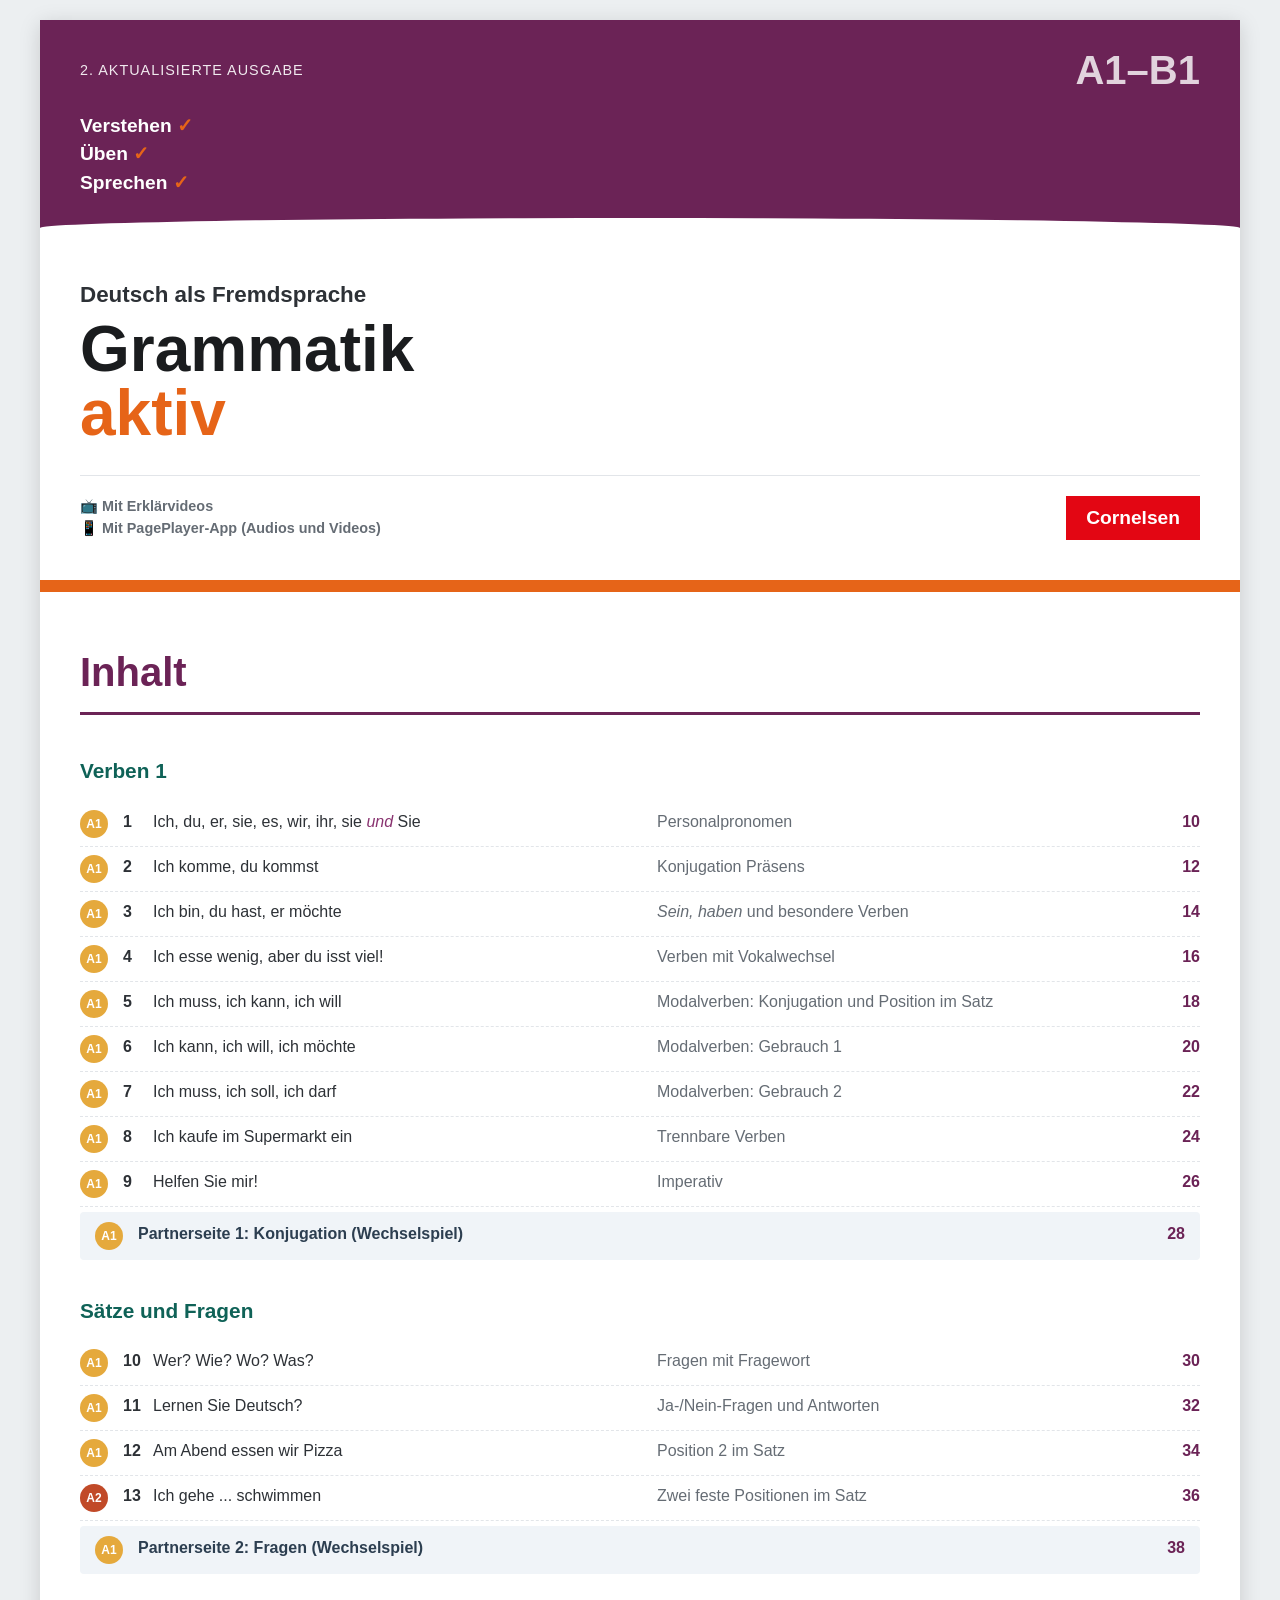
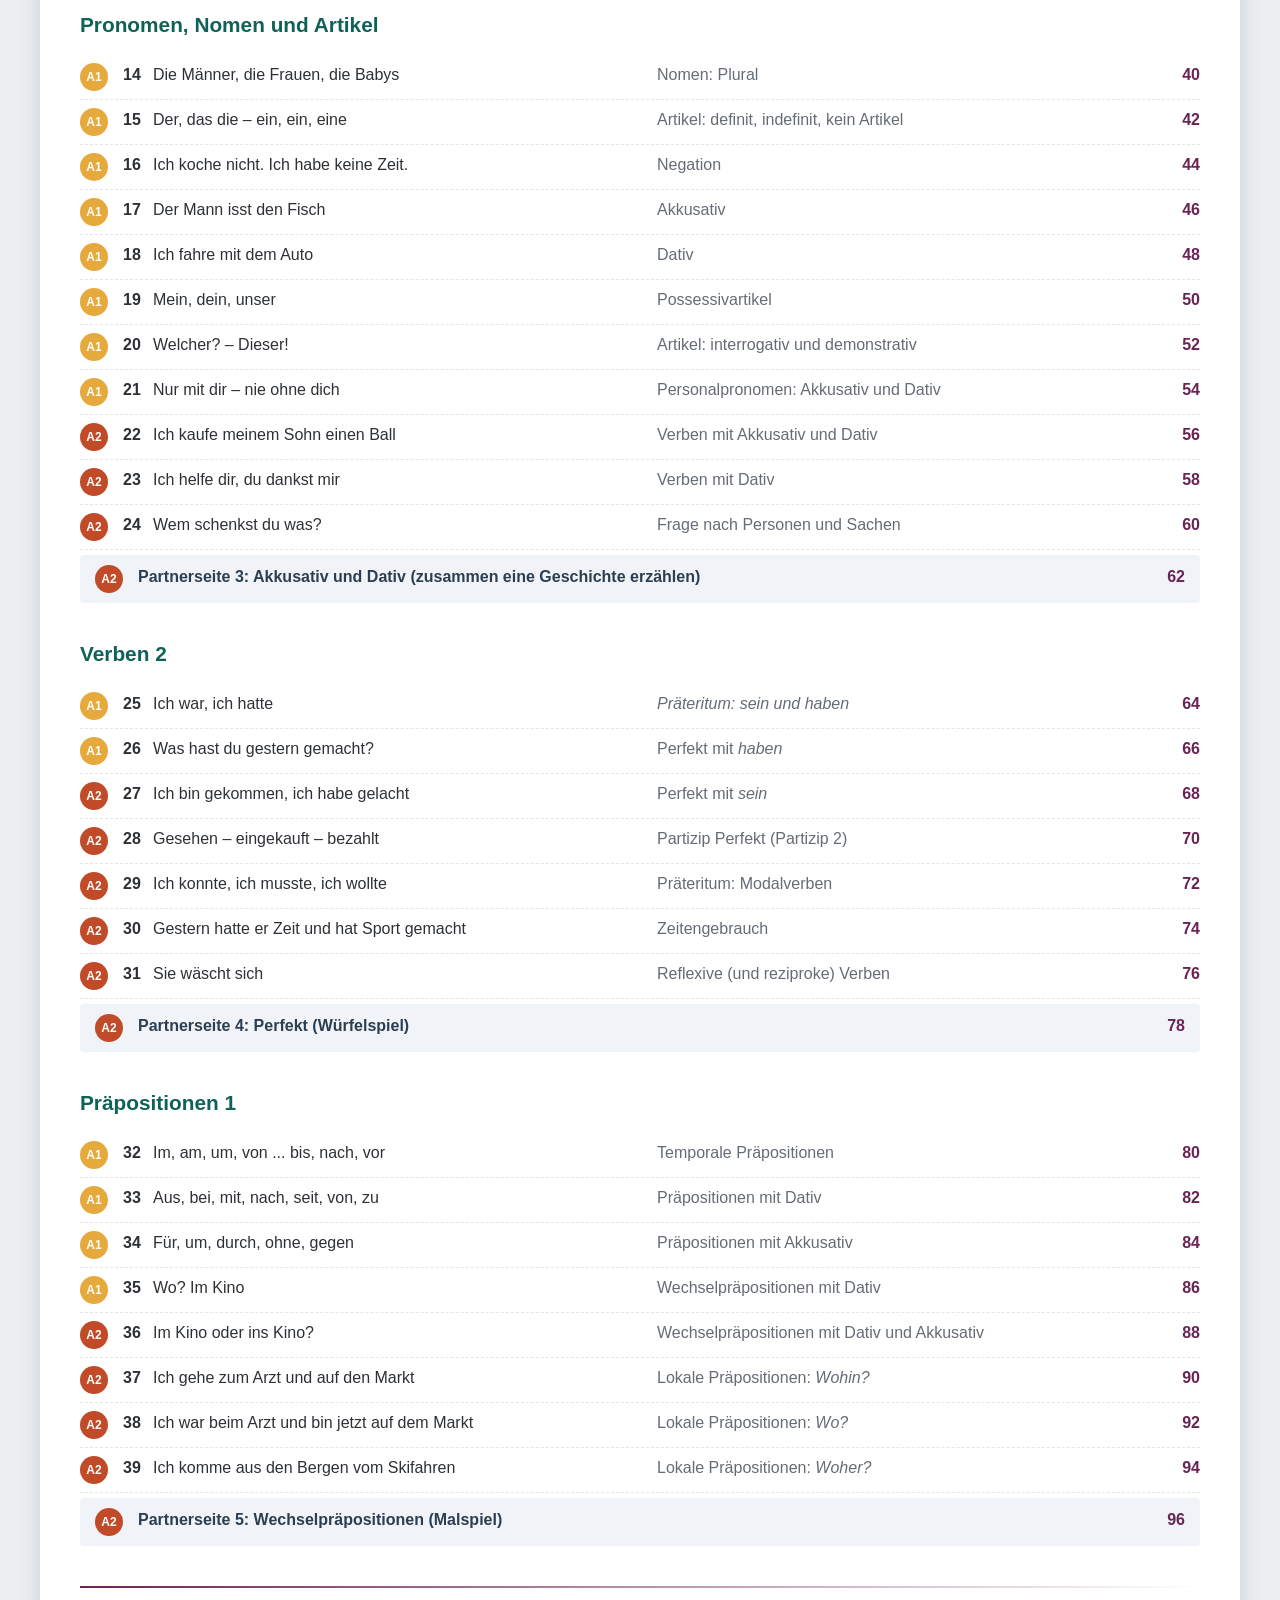
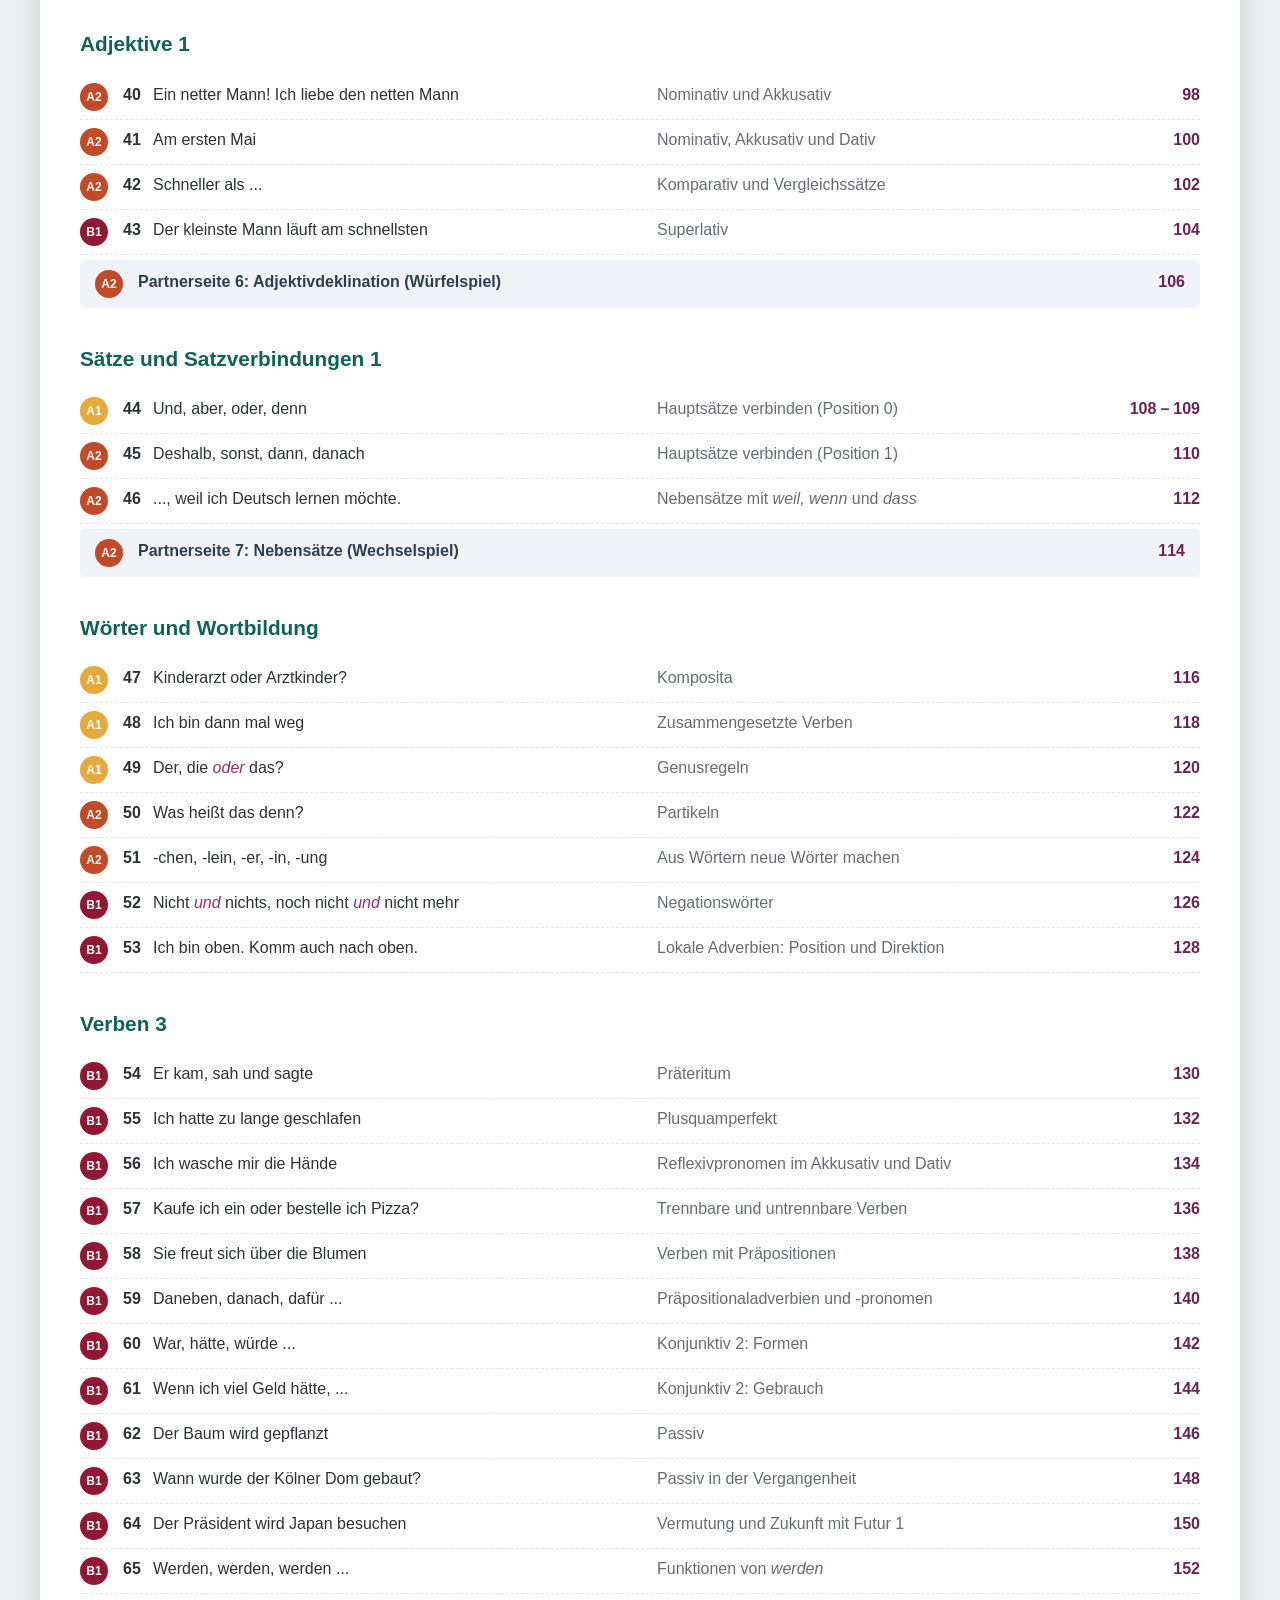
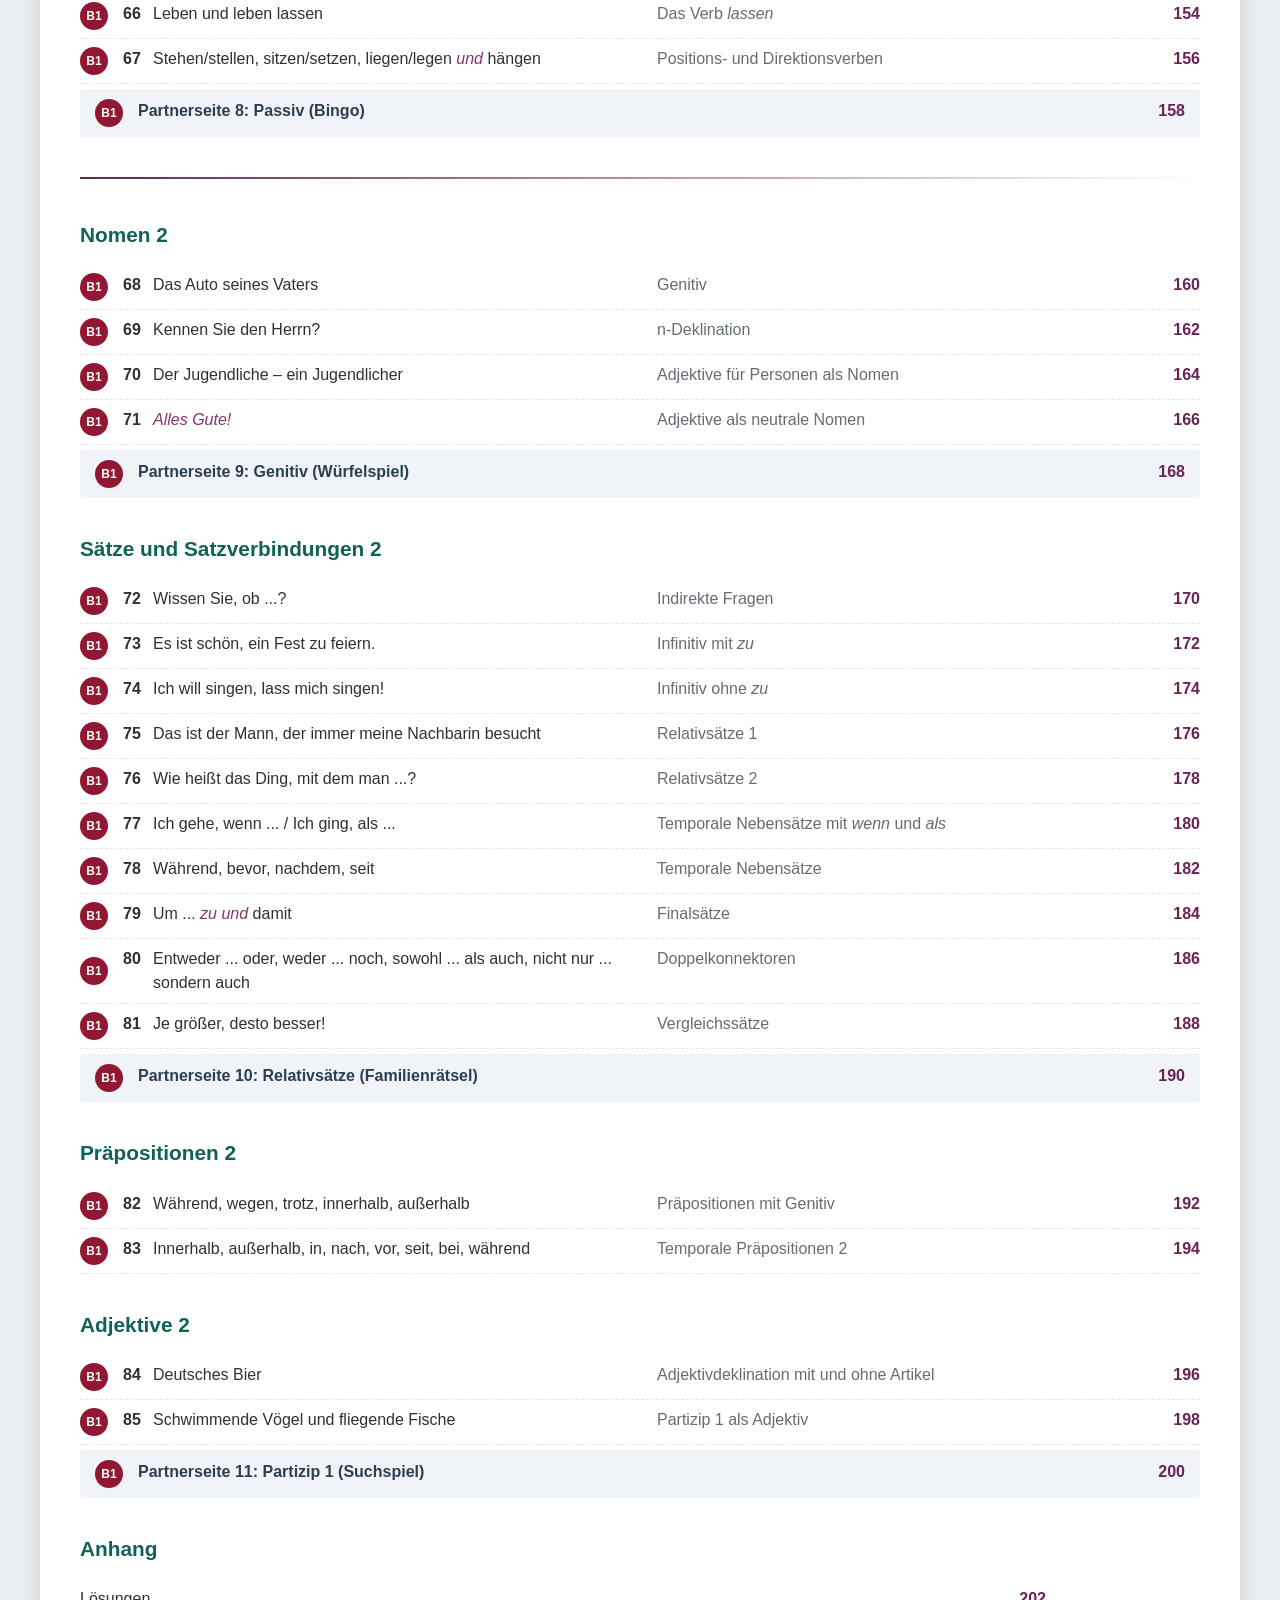
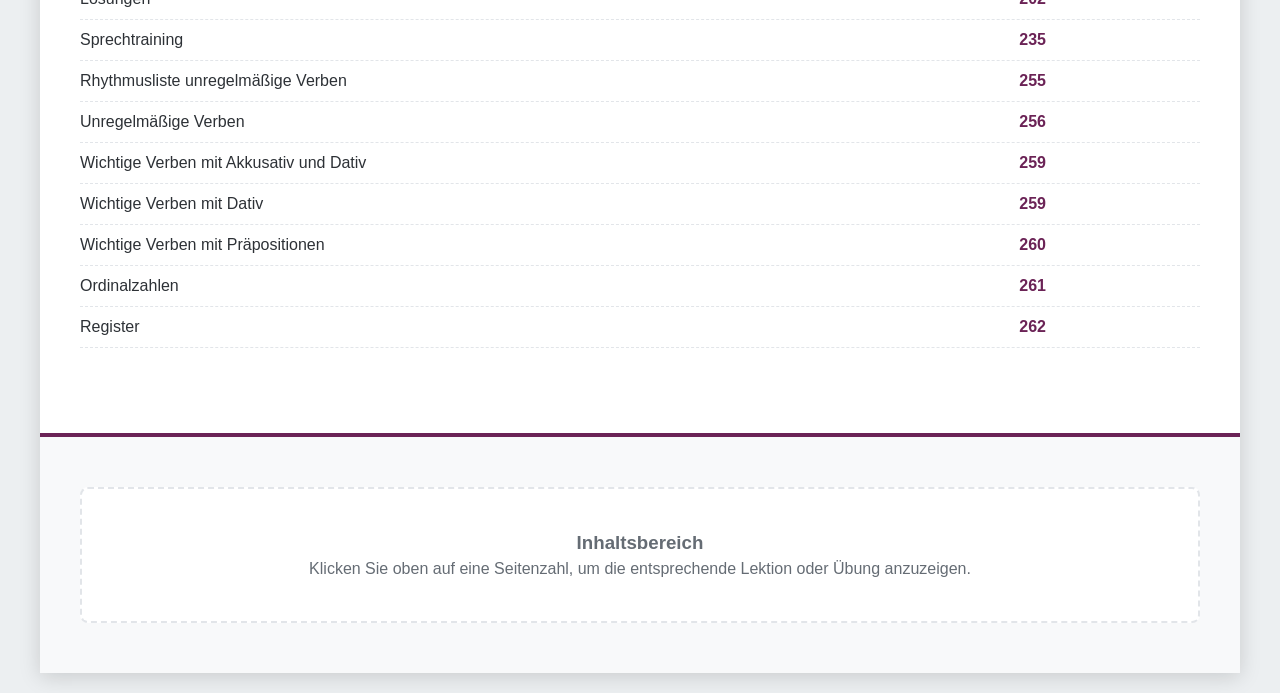
==== index.html @ 8047bcf3 "Update print statement from 'Hello' to 'Goodbye'" ====
<!DOCTYPE html>
<html lang="de">
<head>
    <meta charset="UTF-8">
    <meta name="viewport" content="width=device-width, initial-scale=1.0">
    <title>Grammatik aktiv | A1-B1 Übungsbuch</title>
    <style>
        :root {
            --brand-plum: #6B2356;
            --brand-plum-light: #893370;
            --brand-orange: #E66418;
            --brand-orange-light: #FCEFE7;
            --bg-light: #F8F9FA;
            --text-dark: #2D3136;
            --text-muted: #656C74;
            --border-color: #E2E5E9;
            
            /* Level Badge Colors */
            --badge-a1: #E5A93C;
            --badge-a2: #C14A28;
            --badge-b1: #911732;

            /* Content Specific colors */
            --pos-0-bg: #E3F2FD;
            --pos-0-border: #1E88E5;
            --exercise-blue: #0288D1;
        }

        * {
            box-sizing: border-box;
            margin: 0;
            padding: 0;
        }

        body {
            font-family: -apple-system, BlinkMacSystemFont, "Segoe UI", Roboto, Helvetica, Arial, sans-serif;
            background-color: #ECEFF1;
            color: var(--text-dark);
            line-height: 1.5;
        }

        .app-container {
            max-width: 1200px;
            margin: 20px auto;
            background-color: #FFFFFF;
            box-shadow: 0 4px 20px rgba(0,0,0,0.15);
            min-height: 100vh;
            display: flex;
            flex-direction: column;
            position: relative;
        }

        /* --- BOOK COVER COMPONENT --- */
        .book-cover {
            background-color: var(--brand-plum);
            color: #FFFFFF;
            padding: 40px;
            position: relative;
            overflow: hidden;
            border-bottom: 12px solid var(--brand-orange);
        }

        .cover-badge-top {
            position: absolute;
            top: 20px;
            right: 40px;
            font-size: 2.5rem;
            font-weight: 800;
            opacity: 0.8;
        }

        .cover-edition {
            font-size: 0.9rem;
            text-transform: uppercase;
            letter-spacing: 1px;
            margin-bottom: 30px;
            opacity: 0.9;
        }

        .cover-pillars {
            margin-bottom: 40px;
            font-size: 1.2rem;
            font-weight: bold;
        }
        .cover-pillars div::after {
            content: " ✓";
            color: var(--brand-orange);
        }

        .cover-main-titles {
            background-color: #FFFFFF;
            color: var(--text-dark);
            margin: 0 -40px -40px -40px;
            padding: 40px;
            position: relative;
        }

        .cover-main-titles::before {
            content: "";
            position: absolute;
            top: -20px;
            left: 0;
            right: 0;
            height: 20px;
            background: #FFFFFF;
            border-radius: 100% 100% 0 0;
        }

        .subtitle-lang {
            font-size: 1.4rem;
            color: var(--text-dark);
            font-weight: 600;
            margin-bottom: 5px;
        }

        .main-title-grammatik {
            font-size: 4rem;
            font-weight: 800;
            line-height: 1;
            color: #1A1C1E;
        }

        .main-title-aktiv {
            font-size: 4rem;
            font-weight: 800;
            line-height: 1;
            color: var(--brand-orange);
            margin-bottom: 30px;
        }

        .cover-footer {
            display: flex;
            justify-content: space-between;
            align-items: center;
            border-top: 1px solid var(--border-color);
            padding-top: 20px;
        }

        .brand-logo {
            background-color: #E30613;
            color: #FFFFFF;
            padding: 8px 20px;
            font-weight: bold;
            font-size: 1.2rem;
            display: inline-block;
        }

        /* --- TABLE OF CONTENTS COMPONENT --- */
        .toc-container {
            padding: 50px 40px;
        }

        .toc-title {
            font-size: 2.5rem;
            color: var(--brand-plum);
            margin-bottom: 40px;
            border-bottom: 3px solid var(--brand-plum);
            padding-bottom: 10px;
        }

        .toc-section {
            margin-bottom: 35px;
        }

        .toc-section-title {
            font-size: 1.3rem;
            color: #0F6257;
            margin-bottom: 15px;
            font-weight: 700;
        }

        .toc-list {
            list-style: none;
        }

        .toc-item {
            display: flex;
            align-items: baseline;
            padding: 8px 0;
            border-bottom: 1px dashed var(--border-color);
            transition: background-color 0.2s ease;
        }

        .toc-item:hover {
            background-color: var(--bg-light);
        }

        .level-badge {
            display: inline-block;
            width: 28px;
            height: 28px;
            border-radius: 50%;
            color: #FFFFFF;
            text-align: center;
            font-size: 0.75rem;
            font-weight: bold;
            line-height: 28px;
            margin-right: 15px;
            flex-shrink: 0;
            align-self: center;
        }

        .badge-a1 { background-color: var(--badge-a1); }
        .badge-a2 { background-color: var(--badge-a2); }
        .badge-b1 { background-color: var(--badge-b1); }

        .chapter-num {
            font-weight: 700;
            width: 30px;
            flex-shrink: 0;
        }

        .chapter-example {
            font-weight: 500;
            padding-right: 20px;
            flex-grow: 0;
            width: 45%;
        }

        .chapter-example em {
            font-style: italic;
            color: var(--brand-plum-light);
        }

        .chapter-topic {
            color: var(--text-muted);
            flex-grow: 1;
            padding-right: 15px;
        }

        .page-link-group {
            display: flex;
            gap: 4px;
            font-weight: bold;
            color: var(--brand-plum);
            width: 70px;
            justify-content: flex-end;
            flex-shrink: 0;
        }

        .page-link {
            color: var(--brand-plum);
            text-decoration: none;
            transition: color 0.2s ease;
        }

        .page-link:hover {
            color: var(--brand-orange);
            text-decoration: underline;
        }

        .partner-item {
            background-color: #F0F4F8;
            border-bottom: none;
            border-radius: 4px;
            margin: 5px 0;
            padding: 10px 15px;
        }
        
        .partner-title {
            font-weight: bold;
            color: #2C3E50;
            flex-grow: 1;
        }

        .divider-line {
            height: 2px;
            background: linear-gradient(to right, var(--brand-plum), transparent);
            margin: 40px 0;
            border: none;
        }

        /* --- CONTENT SECTION CONTAINER --- */
        .content-workspace {
            background-color: var(--bg-light);
            border-top: 4px solid var(--brand-plum);
            padding: 50px 40px;
        }

        .placeholder-box {
            background: white;
            border: 2px dashed var(--border-color);
            border-radius: 8px;
            padding: 40px;
            text-align: center;
            color: var(--text-muted);
        }

        /* --- BOOK PAGE PARSING & INTERFACE LAYOUTS (PAGES 108 & 109) --- */
        .page-render-container {
            background-color: #FFFFFF;
            padding: 40px;
            border-radius: 4px;
            box-shadow: 0 2px 10px rgba(0,0,0,0.05);
        }

        .page-header-meta {
            display: flex;
            justify-content: space-between;
            align-items: center;
            border-bottom: 2px solid var(--text-dark);
            padding-bottom: 10px;
            margin-bottom: 25px;
        }

        .page-title-main {
            font-size: 1.8rem;
            font-weight: 800;
        }

        .page-title-main span {
            color: var(--brand-orange);
        }

        .grid-syntax-table {
            display: grid;
            grid-template-columns: 1.5fr 1fr 2fr;
            gap: 1px;
            background-color: var(--border-color);
            margin: 20px 0;
            border: 1px solid var(--border-color);
        }

        .grid-cell {
            background-color: #FFFFFF;
            padding: 10px 12px;
            font-size: 0.95rem;
        }

        .grid-header {
            background-color: #F1F3F5;
            font-weight: bold;
            color: var(--text-dark);
        }

        .grid-cell-pos0 {
            background-color: var(--pos-0-bg);
            border-left: 3px solid var(--pos-0-border);
            font-weight: bold;
            color: #0D47A1;
        }

        .conceptual-matrix {
            display: grid;
            grid-template-columns: repeat(2, 1fr);
            gap: 20px;
            margin-top: 25px;
        }

        .matrix-card {
            border: 1px solid var(--border-color);
            border-radius: 6px;
            padding: 15px;
        }

        .matrix-card h4 {
            color: var(--brand-plum);
            margin-bottom: 8px;
            border-bottom: 2px solid var(--brand-orange-light);
            padding-bottom: 4px;
        }

        .m-highlight {
            font-weight: bold;
            color: #D32F2F;
        }

        /* Exercise layout engine */
        .exercise-headline {
            display: flex;
            align-items: center;
            margin-top: 30px;
            margin-bottom: 15px;
            color: var(--exercise-blue);
            font-weight: bold;
        }

        .exercise-num-badge {
            background-color: var(--exercise-blue);
            color: white;
            width: 24px;
            height: 24px;
            border-radius: 50%;
            display: inline-block;
            text-align: center;
            line-height: 24px;
            margin-right: 10px;
            font-size: 0.85rem;
        }

        .exercise-input-line {
            margin-bottom: 12px;
            padding-left: 10px;
            font-size: 1rem;
        }

        .inline-blank {
            border: none;
            border-bottom: 1px solid var(--text-dark);
            width: 140px;
            padding: 2px 5px;
            font-size: 0.95rem;
            color: #1565C0;
            font-weight: bold;
            text-align: center;
        }

        .inline-blank:focus {
            outline: none;
            border-bottom: 2px solid var(--brand-orange);
            background-color: var(--brand-orange-light);
        }

        .full-width-blank {
            width: 100%;
            margin-top: 5px;
            border: none;
            border-bottom: 1px solid var(--text-muted);
            padding: 4px;
            font-size: 0.95rem;
        }

        .full-width-blank:focus {
            outline: none;
            border-bottom: 2px solid var(--exercise-blue);
        }

        .radio-option-group {
            display: inline-flex;
            gap: 15px;
            margin-left: 10px;
        }

        .tip-box-lightbulb {
            background-color: #E8F5E9;
            border: 1px solid #A5D6A7;
            border-radius: 6px;
            padding: 15px;
            margin: 25px 0;
            display: flex;
            gap: 15px;
            align-items: center;
        }

        /* Navigation buttons layout inside content area */
        .page-navigation-footer {
            display: flex;
            justify-content: space-between;
            margin-top: 30px;
            padding-top: 20px;
            border-top: 1px solid var(--border-color);
        }

        .nav-btn {
            padding: 8px 16px;
            background-color: var(--brand-plum);
            color: white;
            text-decoration: none;
            border-radius: 4px;
            font-weight: bold;
            font-size: 0.9rem;
        }

        .nav-btn:hover {
            background-color: var(--brand-orange);
        }
    </style>
</head>
<body>

<div class="app-container">

    <header class="book-cover">
        <div class="cover-badge-top">A1–B1</div>
        <div class="cover-edition">2. aktualisierte Ausgabe</div>
        <div class="cover-pillars">
            <div>Verstehen</div>
            <div>Üben</div>
            <div>Sprechen</div>
        </div>
        
        <div class="cover-main-titles">
            <div class="subtitle-lang">Deutsch als Fremdsprache</div>
            <h1 class="main-title-grammatik">Grammatik</h1>
            <h1 class="main-title-aktiv">aktiv</h1>
            
            <div class="cover-footer">
                <div style="font-size: 0.9rem; color: var(--text-muted); font-weight: bold;">
                    📺 Mit Erklärvideos <br>
                    📱 Mit PagePlayer-App (Audios und Videos)
                </div>
                <div class="brand-logo">Cornelsen</div>
            </div>
        </div>
    </header>

    <main class="toc-container">
        <h2 class="toc-title">Inhalt</h2>

        <section class="toc-section">
            <h3 class="toc-section-title">Verben 1</h3>
            <ul class="toc-list">
                <li class="toc-item"><span class="level-badge badge-a1">A1</span><span class="chapter-num">1</span><span class="chapter-example">Ich, du, er, sie, es, wir, ihr, sie <em>und</em> Sie</span><span class="chapter-topic">Personalpronomen</span><div class="page-link-group"><a href="#page-10" class="page-link">10</a></div></li>
                <li class="toc-item"><span class="level-badge badge-a1">A1</span><span class="chapter-num">2</span><span class="chapter-example">Ich komme, du kommst</span><span class="chapter-topic">Konjugation Präsens</span><div class="page-link-group"><a href="#page-12" class="page-link">12</a></div></li>
                <li class="toc-item"><span class="level-badge badge-a1">A1</span><span class="chapter-num">3</span><span class="chapter-example">Ich bin, du hast, er möchte</span><span class="chapter-topic"><em>Sein, haben</em> und besondere Verben</span><div class="page-link-group"><a href="#page-14" class="page-link">14</a></div></li>
                <li class="toc-item"><span class="level-badge badge-a1">A1</span><span class="chapter-num">4</span><span class="chapter-example">Ich esse wenig, aber du isst viel!</span><span class="chapter-topic">Verben mit Vokalwechsel</span><div class="page-link-group"><a href="#page-16" class="page-link">16</a></div></li>
                <li class="toc-item"><span class="level-badge badge-a1">A1</span><span class="chapter-num">5</span><span class="chapter-example">Ich muss, ich kann, ich will</span><span class="chapter-topic">Modalverben: Konjugation und Position im Satz</span><div class="page-link-group"><a href="#page-18" class="page-link">18</a></div></li>
                <li class="toc-item"><span class="level-badge badge-a1">A1</span><span class="chapter-num">6</span><span class="chapter-example">Ich kann, ich will, ich möchte</span><span class="chapter-topic">Modalverben: Gebrauch 1</span><div class="page-link-group"><a href="#page-20" class="page-link">20</a></div></li>
                <li class="toc-item"><span class="level-badge badge-a1">A1</span><span class="chapter-num">7</span><span class="chapter-example">Ich muss, ich soll, ich darf</span><span class="chapter-topic">Modalverben: Gebrauch 2</span><div class="page-link-group"><a href="#page-22" class="page-link">22</a></div></li>
                <li class="toc-item"><span class="level-badge badge-a1">A1</span><span class="chapter-num">8</span><span class="chapter-example">Ich kaufe im Supermarkt ein</span><span class="chapter-topic">Trennbare Verben</span><div class="page-link-group"><a href="#page-24" class="page-link">24</a></div></li>
                <li class="toc-item"><span class="level-badge badge-a1">A1</span><span class="chapter-num">9</span><span class="chapter-example">Helfen Sie mir!</span><span class="chapter-topic">Imperativ</span><div class="page-link-group"><a href="#page-26" class="page-link">26</a></div></li>
                <li class="toc-item partner-item"><span class="level-badge badge-a1">A1</span><span class="partner-title">Partnerseite 1: Konjugation (Wechselspiel)</span><div class="page-link-group"><a href="#page-28" class="page-link">28</a></div></li>
            </ul>
        </section>

        <section class="toc-section">
            <h3 class="toc-section-title">Sätze und Fragen</h3>
            <ul class="toc-list">
                <li class="toc-item"><span class="level-badge badge-a1">A1</span><span class="chapter-num">10</span><span class="chapter-example">Wer? Wie? Wo? Was?</span><span class="chapter-topic">Fragen mit Fragewort</span><div class="page-link-group"><a href="#page-30" class="page-link">30</a></div></li>
                <li class="toc-item"><span class="level-badge badge-a1">A1</span><span class="chapter-num">11</span><span class="chapter-example">Lernen Sie Deutsch?</span><span class="chapter-topic">Ja-/Nein-Fragen und Antworten</span><div class="page-link-group"><a href="#page-32" class="page-link">32</a></div></li>
                <li class="toc-item"><span class="level-badge badge-a1">A1</span><span class="chapter-num">12</span><span class="chapter-example">Am Abend essen wir Pizza</span><span class="chapter-topic">Position 2 im Satz</span><div class="page-link-group"><a href="#page-34" class="page-link">34</a></div></li>
                <li class="toc-item"><span class="level-badge badge-a2">A2</span><span class="chapter-num">13</span><span class="chapter-example">Ich gehe ... schwimmen</span><span class="chapter-topic">Zwei feste Positionen im Satz</span><div class="page-link-group"><a href="#page-36" class="page-link">36</a></div></li>
                <li class="toc-item partner-item"><span class="level-badge badge-a1">A1</span><span class="partner-title">Partnerseite 2: Fragen (Wechselspiel)</span><div class="page-link-group"><a href="#page-38" class="page-link">38</a></div></li>
            </ul>
        </section>

        <section class="toc-section">
            <h3 class="toc-section-title">Pronomen, Nomen und Artikel</h3>
            <ul class="toc-list">
                <li class="toc-item"><span class="level-badge badge-a1">A1</span><span class="chapter-num">14</span><span class="chapter-example">Die Männer, die Frauen, die Babys</span><span class="chapter-topic">Nomen: Plural</span><div class="page-link-group"><a href="#page-40" class="page-link">40</a></div></li>
                <li class="toc-item"><span class="level-badge badge-a1">A1</span><span class="chapter-num">15</span><span class="chapter-example">Der, das die – ein, ein, eine</span><span class="chapter-topic">Artikel: definit, indefinit, kein Artikel</span><div class="page-link-group"><a href="#page-42" class="page-link">42</a></div></li>
                <li class="toc-item"><span class="level-badge badge-a1">A1</span><span class="chapter-num">16</span><span class="chapter-example">Ich koche nicht. Ich habe keine Zeit.</span><span class="chapter-topic">Negation</span><div class="page-link-group"><a href="#page-44" class="page-link">44</a></div></li>
                <li class="toc-item"><span class="level-badge badge-a1">A1</span><span class="chapter-num">17</span><span class="chapter-example">Der Mann isst den Fisch</span><span class="chapter-topic">Akkusativ</span><div class="page-link-group"><a href="#page-46" class="page-link">46</a></div></li>
                <li class="toc-item"><span class="level-badge badge-a1">A1</span><span class="chapter-num">18</span><span class="chapter-example">Ich fahre mit dem Auto</span><span class="chapter-topic">Dativ</span><div class="page-link-group"><a href="#page-48" class="page-link">48</a></div></li>
                <li class="toc-item"><span class="level-badge badge-a1">A1</span><span class="chapter-num">19</span><span class="chapter-example">Mein, dein, unser</span><span class="chapter-topic">Possessivartikel</span><div class="page-link-group"><a href="#page-50" class="page-link">50</a></div></li>
                <li class="toc-item"><span class="level-badge badge-a1">A1</span><span class="chapter-num">20</span><span class="chapter-example">Welcher? – Dieser!</span><span class="chapter-topic">Artikel: interrogativ und demonstrativ</span><div class="page-link-group"><a href="#page-52" class="page-link">52</a></div></li>
                <li class="toc-item"><span class="level-badge badge-a1">A1</span><span class="chapter-num">21</span><span class="chapter-example">Nur mit dir – nie ohne dich</span><span class="chapter-topic">Personalpronomen: Akkusativ und Dativ</span><div class="page-link-group"><a href="#page-54" class="page-link">54</a></div></li>
                <li class="toc-item"><span class="level-badge badge-a2">A2</span><span class="chapter-num">22</span><span class="chapter-example">Ich kaufe meinem Sohn einen Ball</span><span class="chapter-topic">Verben mit Akkusativ und Dativ</span><div class="page-link-group"><a href="#page-56" class="page-link">56</a></div></li>
                <li class="toc-item"><span class="level-badge badge-a2">A2</span><span class="chapter-num">23</span><span class="chapter-example">Ich helfe dir, du dankst mir</span><span class="chapter-topic">Verben mit Dativ</span><div class="page-link-group"><a href="#page-58" class="page-link">58</a></div></li>
                <li class="toc-item"><span class="level-badge badge-a2">A2</span><span class="chapter-num">24</span><span class="chapter-example">Wem schenkst du was?</span><span class="chapter-topic">Frage nach Personen und Sachen</span><div class="page-link-group"><a href="#page-60" class="page-link">60</a></div></li>
                <li class="toc-item partner-item"><span class="level-badge badge-a2">A2</span><span class="partner-title">Partnerseite 3: Akkusativ und Dativ (zusammen eine Geschichte erzählen)</span><div class="page-link-group"><a href="#page-62" class="page-link">62</a></div></li>
            </ul>
        </section>

        <section class="toc-section">
            <h3 class="toc-section-title">Verben 2</h3>
            <ul class="toc-list">
                <li class="toc-item"><span class="level-badge badge-a1">A1</span><span class="chapter-num">25</span><span class="chapter-example">Ich war, ich hatte</span><span class="chapter-topic"><em>Präteritum: sein und haben</em></span><div class="page-link-group"><a href="#page-64" class="page-link">64</a></div></li>
                <li class="toc-item"><span class="level-badge badge-a1">A1</span><span class="chapter-num">26</span><span class="chapter-example">Was hast du gestern gemacht?</span><span class="chapter-topic">Perfekt mit <em>haben</em></span><div class="page-link-group"><a href="#page-66" class="page-link">66</a></div></li>
                <li class="toc-item"><span class="level-badge badge-a2">A2</span><span class="chapter-num">27</span><span class="chapter-example">Ich bin gekommen, ich habe gelacht</span><span class="chapter-topic">Perfekt mit <em>sein</em></span><div class="page-link-group"><a href="#page-68" class="page-link">68</a></div></li>
                <li class="toc-item"><span class="level-badge badge-a2">A2</span><span class="chapter-num">28</span><span class="chapter-example">Gesehen – eingekauft – bezahlt</span><span class="chapter-topic">Partizip Perfekt (Partizip 2)</span><div class="page-link-group"><a href="#page-70" class="page-link">70</a></div></li>
                <li class="toc-item"><span class="level-badge badge-a2">A2</span><span class="chapter-num">29</span><span class="chapter-example">Ich konnte, ich musste, ich wollte</span><span class="chapter-topic">Präteritum: Modalverben</span><div class="page-link-group"><a href="#page-72" class="page-link">72</a></div></li>
                <li class="toc-item"><span class="level-badge badge-a2">A2</span><span class="chapter-num">30</span><span class="chapter-example">Gestern hatte er Zeit und hat Sport gemacht</span><span class="chapter-topic">Zeitengebrauch</span><div class="page-link-group"><a href="#page-74" class="page-link">74</a></div></li>
                <li class="toc-item"><span class="level-badge badge-a2">A2</span><span class="chapter-num">31</span><span class="chapter-example">Sie wäscht sich</span><span class="chapter-topic">Reflexive (und reziproke) Verben</span><div class="page-link-group"><a href="#page-76" class="page-link">76</a></div></li>
                <li class="toc-item partner-item"><span class="level-badge badge-a2">A2</span><span class="partner-title">Partnerseite 4: Perfekt (Würfelspiel)</span><div class="page-link-group"><a href="#page-78" class="page-link">78</a></div></li>
            </ul>
        </section>

        <section class="toc-section">
            <h3 class="toc-section-title">Präpositionen 1</h3>
            <ul class="toc-list">
                <li class="toc-item"><span class="level-badge badge-a1">A1</span><span class="chapter-num">32</span><span class="chapter-example">Im, am, um, von ... bis, nach, vor</span><span class="chapter-topic">Temporale Präpositionen</span><div class="page-link-group"><a href="#page-80" class="page-link">80</a></div></li>
                <li class="toc-item"><span class="level-badge badge-a1">A1</span><span class="chapter-num">33</span><span class="chapter-example">Aus, bei, mit, nach, seit, von, zu</span><span class="chapter-topic">Präpositionen mit Dativ</span><div class="page-link-group"><a href="#page-82" class="page-link">82</a></div></li>
                <li class="toc-item"><span class="level-badge badge-a1">A1</span><span class="chapter-num">34</span><span class="chapter-example">Für, um, durch, ohne, gegen</span><span class="chapter-topic">Präpositionen mit Akkusativ</span><div class="page-link-group"><a href="#page-84" class="page-link">84</a></div></li>
                <li class="toc-item"><span class="level-badge badge-a1">A1</span><span class="chapter-num">35</span><span class="chapter-example">Wo? Im Kino</span><span class="chapter-topic">Wechselpräpositionen mit Dativ</span><div class="page-link-group"><a href="#page-86" class="page-link">86</a></div></li>
                <li class="toc-item"><span class="level-badge badge-a2">A2</span><span class="chapter-num">36</span><span class="chapter-example">Im Kino oder ins Kino?</span><span class="chapter-topic">Wechselpräpositionen mit Dativ und Akkusativ</span><div class="page-link-group"><a href="#page-88" class="page-link">88</a></div></li>
                <li class="toc-item"><span class="level-badge badge-a2">A2</span><span class="chapter-num">37</span><span class="chapter-example">Ich gehe zum Arzt und auf den Markt</span><span class="chapter-topic">Lokale Präpositionen: <em>Wohin?</em></span><div class="page-link-group"><a href="#page-90" class="page-link">90</a></div></li>
                <li class="toc-item"><span class="level-badge badge-a2">A2</span><span class="chapter-num">38</span><span class="chapter-example">Ich war beim Arzt und bin jetzt auf dem Markt</span><span class="chapter-topic">Lokale Präpositionen: <em>Wo?</em></span><div class="page-link-group"><a href="#page-92" class="page-link">92</a></div></li>
                <li class="toc-item"><span class="level-badge badge-a2">A2</span><span class="chapter-num">39</span><span class="chapter-example">Ich komme aus den Bergen vom Skifahren</span><span class="chapter-topic">Lokale Präpositionen: <em>Woher?</em></span><div class="page-link-group"><a href="#page-94" class="page-link">94</a></div></li>
                <li class="toc-item partner-item"><span class="level-badge badge-a2">A2</span><span class="partner-title">Partnerseite 5: Wechselpräpositionen (Malspiel)</span><div class="page-link-group"><a href="#page-96" class="page-link">96</a></div></li>
            </ul>
        </section>

        <hr class="divider-line">

        <section class="toc-section">
            <h3 class="toc-section-title">Adjektive 1</h3>
            <ul class="toc-list">
                <li class="toc-item"><span class="level-badge badge-a2">A2</span><span class="chapter-num">40</span><span class="chapter-example">Ein netter Mann! Ich liebe den netten Mann</span><span class="chapter-topic">Nominativ und Akkusativ</span><div class="page-link-group"><a href="#page-98" class="page-link">98</a></div></li>
                <li class="toc-item"><span class="level-badge badge-a2">A2</span><span class="chapter-num">41</span><span class="chapter-example">Am ersten Mai</span><span class="chapter-topic">Nominativ, Akkusativ und Dativ</span><div class="page-link-group"><a href="#page-100" class="page-link">100</a></div></li>
                <li class="toc-item"><span class="level-badge badge-a2">A2</span><span class="chapter-num">42</span><span class="chapter-example">Schneller als ...</span><span class="chapter-topic">Komparativ und Vergleichssätze</span><div class="page-link-group"><a href="#page-102" class="page-link">102</a></div></li>
                <li class="toc-item"><span class="level-badge badge-b1">B1</span><span class="chapter-num">43</span><span class="chapter-example">Der kleinste Mann läuft am schnellsten</span><span class="chapter-topic">Superlativ</span><div class="page-link-group"><a href="#page-104" class="page-link">104</a></div></li>
                <li class="toc-item partner-item"><span class="level-badge badge-a2">A2</span><span class="partner-title">Partnerseite 6: Adjektivdeklination (Würfelspiel)</span><div class="page-link-group"><a href="#page-106" class="page-link">106</a></div></li>
            </ul>
        </section>

        <section class="toc-section">
            <h3 class="toc-section-title">Sätze und Satzverbindungen 1</h3>
            <ul class="toc-list">
                <li class="toc-item"><span class="level-badge badge-a1">A1</span><span class="chapter-num">44</span><span class="chapter-example">Und, aber, oder, denn</span><span class="chapter-topic">Hauptsätze verbinden (Position 0)</span><div class="page-link-group"><a href="#page-108" class="page-link">108</a>–<a href="#page-109" class="page-link">109</a></div></li>
                <li class="toc-item"><span class="level-badge badge-a2">A2</span><span class="chapter-num">45</span><span class="chapter-example">Deshalb, sonst, dann, danach</span><span class="chapter-topic">Hauptsätze verbinden (Position 1)</span><div class="page-link-group"><a href="#page-110" class="page-link">110</a></div></li>
                <li class="toc-item"><span class="level-badge badge-a2">A2</span><span class="chapter-num">46</span><span class="chapter-example">..., weil ich Deutsch lernen möchte.</span><span class="chapter-topic">Nebensätze mit <em>weil, wenn</em> und <em>dass</em></span><div class="page-link-group"><a href="#page-112" class="page-link">112</a></div></li>
                <li class="toc-item partner-item"><span class="level-badge badge-a2">A2</span><span class="partner-title">Partnerseite 7: Nebensätze (Wechselspiel)</span><div class="page-link-group"><a href="#page-114" class="page-link">114</a></div></li>
            </ul>
        </section>

        <section class="toc-section">
            <h3 class="toc-section-title">Wörter und Wortbildung</h3>
            <ul class="toc-list">
                <li class="toc-item"><span class="level-badge badge-a1">A1</span><span class="chapter-num">47</span><span class="chapter-example">Kinderarzt oder Arztkinder?</span><span class="chapter-topic">Komposita</span><div class="page-link-group"><a href="#page-116" class="page-link">116</a></div></li>
                <li class="toc-item"><span class="level-badge badge-a1">A1</span><span class="chapter-num">48</span><span class="chapter-example">Ich bin dann mal weg</span><span class="chapter-topic">Zusammengesetzte Verben</span><div class="page-link-group"><a href="#page-118" class="page-link">118</a></div></li>
                <li class="toc-item"><span class="level-badge badge-a1">A1</span><span class="chapter-num">49</span><span class="chapter-example">Der, die <em>oder</em> das?</span><span class="chapter-topic">Genusregeln</span><div class="page-link-group"><a href="#page-120" class="page-link">120</a></div></li>
                <li class="toc-item"><span class="level-badge badge-a2">A2</span><span class="chapter-num">50</span><span class="chapter-example">Was heißt das denn?</span><span class="chapter-topic">Partikeln</span><div class="page-link-group"><a href="#page-122" class="page-link">122</a></div></li>
                <li class="toc-item"><span class="level-badge badge-a2">A2</span><span class="chapter-num">51</span><span class="chapter-example">-chen, -lein, -er, -in, -ung</span><span class="chapter-topic">Aus Wörtern neue Wörter machen</span><div class="page-link-group"><a href="#page-124" class="page-link">124</a></div></li>
                <li class="toc-item"><span class="level-badge badge-b1">B1</span><span class="chapter-num">52</span><span class="chapter-example">Nicht <em>und</em> nichts, noch nicht <em>und</em> nicht mehr</span><span class="chapter-topic">Negationswörter</span><div class="page-link-group"><a href="#page-126" class="page-link">126</a></div></li>
                <li class="toc-item"><span class="level-badge badge-b1">B1</span><span class="chapter-num">53</span><span class="chapter-example">Ich bin oben. Komm auch nach oben.</span><span class="chapter-topic">Lokale Adverbien: Position und Direktion</span><div class="page-link-group"><a href="#page-128" class="page-link">128</a></div></li>
            </ul>
        </section>

        <section class="toc-section">
            <h3 class="toc-section-title">Verben 3</h3>
            <ul class="toc-list">
                <li class="toc-item"><span class="level-badge badge-b1">B1</span><span class="chapter-num">54</span><span class="chapter-example">Er kam, sah und sagte</span><span class="chapter-topic">Präteritum</span><div class="page-link-group"><a href="#page-130" class="page-link">130</a></div></li>
                <li class="toc-item"><span class="level-badge badge-b1">B1</span><span class="chapter-num">55</span><span class="chapter-example">Ich hatte zu lange geschlafen</span><span class="chapter-topic">Plusquamperfekt</span><div class="page-link-group"><a href="#page-132" class="page-link">132</a></div></li>
                <li class="toc-item"><span class="level-badge badge-b1">B1</span><span class="chapter-num">56</span><span class="chapter-example">Ich wasche mir die Hände</span><span class="chapter-topic">Reflexivpronomen im Akkusativ und Dativ</span><div class="page-link-group"><a href="#page-134" class="page-link">134</a></div></li>
                <li class="toc-item"><span class="level-badge badge-b1">B1</span><span class="chapter-num">57</span><span class="chapter-example">Kaufe ich ein oder bestelle ich Pizza?</span><span class="chapter-topic">Trennbare und untrennbare Verben</span><div class="page-link-group"><a href="#page-136" class="page-link">136</a></div></li>
                <li class="toc-item"><span class="level-badge badge-b1">B1</span><span class="chapter-num">58</span><span class="chapter-example">Sie freut sich über die Blumen</span><span class="chapter-topic">Verben mit Präpositionen</span><div class="page-link-group"><a href="#page-138" class="page-link">138</a></div></li>
                <li class="toc-item"><span class="level-badge badge-b1">B1</span><span class="chapter-num">59</span><span class="chapter-example">Daneben, danach, dafür ...</span><span class="chapter-topic">Präpositionaladverbien und -pronomen</span><div class="page-link-group"><a href="#page-140" class="page-link">140</a></div></li>
                <li class="toc-item"><span class="level-badge badge-b1">B1</span><span class="chapter-num">60</span><span class="chapter-example">War, hätte, würde ...</span><span class="chapter-topic">Konjunktiv 2: Formen</span><div class="page-link-group"><a href="#page-142" class="page-link">142</a></div></li>
                <li class="toc-item"><span class="level-badge badge-b1">B1</span><span class="chapter-num">61</span><span class="chapter-example">Wenn ich viel Geld hätte, ...</span><span class="chapter-topic">Konjunktiv 2: Gebrauch</span><div class="page-link-group"><a href="#page-144" class="page-link">144</a></div></li>
                <li class="toc-item"><span class="level-badge badge-b1">B1</span><span class="chapter-num">62</span><span class="chapter-example">Der Baum wird gepflanzt</span><span class="chapter-topic">Passiv</span><div class="page-link-group"><a href="#page-146" class="page-link">146</a></div></li>
                <li class="toc-item"><span class="level-badge badge-b1">B1</span><span class="chapter-num">63</span><span class="chapter-example">Wann wurde der Kölner Dom gebaut?</span><span class="chapter-topic">Passiv in der Vergangenheit</span><div class="page-link-group"><a href="#page-148" class="page-link">148</a></div></li>
                <li class="toc-item"><span class="level-badge badge-b1">B1</span><span class="chapter-num">64</span><span class="chapter-example">Der Präsident wird Japan besuchen</span><span class="chapter-topic">Vermutung und Zukunft mit Futur 1</span><div class="page-link-group"><a href="#page-150" class="page-link">150</a></div></li>
                <li class="toc-item"><span class="level-badge badge-b1">B1</span><span class="chapter-num">65</span><span class="chapter-example">Werden, werden, werden ...</span><span class="chapter-topic">Funktionen von <em>werden</em></span><div class="page-link-group"><a href="#page-152" class="page-link">152</a></div></li>
                <li class="toc-item"><span class="level-badge badge-b1">B1</span><span class="chapter-num">66</span><span class="chapter-example">Leben und leben lassen</span><span class="chapter-topic">Das Verb <em>lassen</em></span><div class="page-link-group"><a href="#page-154" class="page-link">154</a></div></li>
                <li class="toc-item"><span class="level-badge badge-b1">B1</span><span class="chapter-num">67</span><span class="chapter-example">Stehen/stellen, sitzen/setzen, liegen/legen <em>und</em> hängen</span><span class="chapter-topic">Positions- und Direktionsverben</span><div class="page-link-group"><a href="#page-156" class="page-link">156</a></div></li>
                <li class="toc-item partner-item"><span class="level-badge badge-b1">B1</span><span class="partner-title">Partnerseite 8: Passiv (Bingo)</span><div class="page-link-group"><a href="#page-158" class="page-link">158</a></div></li>
            </ul>
        </section>

        <hr class="divider-line">

        <section class="toc-section">
            <h3 class="toc-section-title">Nomen 2</h3>
            <ul class="toc-list">
                <li class="toc-item"><span class="level-badge badge-b1">B1</span><span class="chapter-num">68</span><span class="chapter-example">Das Auto seines Vaters</span><span class="chapter-topic">Genitiv</span><div class="page-link-group"><a href="#page-160" class="page-link">160</a></div></li>
                <li class="toc-item"><span class="level-badge badge-b1">B1</span><span class="chapter-num">69</span><span class="chapter-example">Kennen Sie den Herrn?</span><span class="chapter-topic">n-Deklination</span><div class="page-link-group"><a href="#page-162" class="page-link">162</a></div></li>
                <li class="toc-item"><span class="level-badge badge-b1">B1</span><span class="chapter-num">70</span><span class="chapter-example">Der Jugendliche – ein Jugendlicher</span><span class="chapter-topic">Adjektive für Personen als Nomen</span><div class="page-link-group"><a href="#page-164" class="page-link">164</a></div></li>
                <li class="toc-item"><span class="level-badge badge-b1">B1</span><span class="chapter-num">71</span><span class="chapter-example"><em>Alles Gute!</em></span><span class="chapter-topic">Adjektive als neutrale Nomen</span><div class="page-link-group"><a href="#page-166" class="page-link">166</a></div></li>
                <li class="toc-item partner-item"><span class="level-badge badge-b1">B1</span><span class="partner-title">Partnerseite 9: Genitiv (Würfelspiel)</span><div class="page-link-group"><a href="#page-168" class="page-link">168</a></div></li>
            </ul>
        </section>

        <section class="toc-section">
            <h3 class="toc-section-title">Sätze und Satzverbindungen 2</h3>
            <ul class="toc-list">
                <li class="toc-item"><span class="level-badge badge-b1">B1</span><span class="chapter-num">72</span><span class="chapter-example">Wissen Sie, ob ...?</span><span class="chapter-topic">Indirekte Fragen</span><div class="page-link-group"><a href="#page-170" class="page-link">170</a></div></li>
                <li class="toc-item"><span class="level-badge badge-b1">B1</span><span class="chapter-num">73</span><span class="chapter-example">Es ist schön, ein Fest zu feiern.</span><span class="chapter-topic">Infinitiv mit <em>zu</em></span><div class="page-link-group"><a href="#page-172" class="page-link">172</a></div></li>
                <li class="toc-item"><span class="level-badge badge-b1">B1</span><span class="chapter-num">74</span><span class="chapter-example">Ich will singen, lass mich singen!</span><span class="chapter-topic">Infinitiv ohne <em>zu</em></span><div class="page-link-group"><a href="#page-174" class="page-link">174</a></div></li>
                <li class="toc-item"><span class="level-badge badge-b1">B1</span><span class="chapter-num">75</span><span class="chapter-example">Das ist der Mann, der immer meine Nachbarin besucht</span><span class="chapter-topic">Relativsätze 1</span><div class="page-link-group"><a href="#page-176" class="page-link">176</a></div></li>
                <li class="toc-item"><span class="level-badge badge-b1">B1</span><span class="chapter-num">76</span><span class="chapter-example">Wie heißt das Ding, mit dem man ...?</span><span class="chapter-topic">Relativsätze 2</span><div class="page-link-group"><a href="#page-178" class="page-link">178</a></div></li>
                <li class="toc-item"><span class="level-badge badge-b1">B1</span><span class="chapter-num">77</span><span class="chapter-example">Ich gehe, wenn ... / Ich ging, als ...</span><span class="chapter-topic">Temporale Nebensätze mit <em>wenn</em> und <em>als</em></span><div class="page-link-group"><a href="#page-180" class="page-link">180</a></div></li>
                <li class="toc-item"><span class="level-badge badge-b1">B1</span><span class="chapter-num">78</span><span class="chapter-example">Während, bevor, nachdem, seit</span><span class="chapter-topic">Temporale Nebensätze</span><div class="page-link-group"><a href="#page-182" class="page-link">182</a></div></li>
                <li class="toc-item"><span class="level-badge badge-b1">B1</span><span class="chapter-num">79</span><span class="chapter-example">Um ... <em>zu und</em> damit</span><span class="chapter-topic">Finalsätze</span><div class="page-link-group"><a href="#page-184" class="page-link">184</a></div></li>
                <li class="toc-item"><span class="level-badge badge-b1">B1</span><span class="chapter-num">80</span><span class="chapter-example">Entweder ... oder, weder ... noch, sowohl ... als auch, nicht nur ... sondern auch</span><span class="chapter-topic">Doppelkonnektoren</span><div class="page-link-group"><a href="#page-186" class="page-link">186</a></div></li>
                <li class="toc-item"><span class="level-badge badge-b1">B1</span><span class="chapter-num">81</span><span class="chapter-example">Je größer, desto besser!</span><span class="chapter-topic">Vergleichssätze</span><div class="page-link-group"><a href="#page-188" class="page-link">188</a></div></li>
                <li class="toc-item partner-item"><span class="level-badge badge-b1">B1</span><span class="partner-title">Partnerseite 10: Relativsätze (Familienrätsel)</span><div class="page-link-group"><a href="#page-190" class="page-link">190</a></div></li>
            </ul>
        </section>

        <section class="toc-section">
            <h3 class="toc-section-title">Präpositionen 2</h3>
            <ul class="toc-list">
                <li class="toc-item"><span class="level-badge badge-b1">B1</span><span class="chapter-num">82</span><span class="chapter-example">Während, wegen, trotz, innerhalb, außerhalb</span><span class="chapter-topic">Präpositionen mit Genitiv</span><div class="page-link-group"><a href="#page-192" class="page-link">192</a></div></li>
                <li class="toc-item"><span class="level-badge badge-b1">B1</span><span class="chapter-num">83</span><span class="chapter-example">Innerhalb, außerhalb, in, nach, vor, seit, bei, während</span><span class="chapter-topic">Temporale Präpositionen 2</span><div class="page-link-group"><a href="#page-194" class="page-link">194</a></div></li>
            </ul>
        </section>

        <section class="toc-section">
            <h3 class="toc-section-title">Adjektive 2</h3>
            <ul class="toc-list">
                <li class="toc-item"><span class="level-badge badge-b1">B1</span><span class="chapter-num">84</span><span class="chapter-example">Deutsches Bier</span><span class="chapter-topic">Adjektivdeklination mit und ohne Artikel</span><div class="page-link-group"><a href="#page-196" class="page-link">196</a></div></li>
                <li class="toc-item"><span class="level-badge badge-b1">B1</span><span class="chapter-num">85</span><span class="chapter-example">Schwimmende Vögel und fliegende Fische</span><span class="chapter-topic">Partizip 1 als Adjektiv</span><div class="page-link-group"><a href="#page-198" class="page-link">198</a></div></li>
                <li class="toc-item partner-item"><span class="level-badge badge-b1">B1</span><span class="partner-title">Partnerseite 11: Partizip 1 (Suchspiel)</span><div class="page-link-group"><a href="#page-200" class="page-link">200</a></div></li>
            </ul>
        </section>

        <section class="toc-section">
            <h3 class="toc-section-title">Anhang</h3>
            <ul class="toc-list">
                <li class="toc-item"><span class="chapter-example" style="width: 80%;">Lösungen</span><div class="page-link-group"><a href="#page-202" class="page-link">202</a></div></li>
                <li class="toc-item"><span class="chapter-example" style="width: 80%;">Sprechtraining</span><div class="page-link-group"><a href="#page-235" class="page-link">235</a></div></li>
                <li class="toc-item"><span class="chapter-example" style="width: 80%;">Rhythmusliste unregelmäßige Verben</span><div class="page-link-group"><a href="#page-255" class="page-link">255</a></div></li>
                <li class="toc-item"><span class="chapter-example" style="width: 80%;">Unregelmäßige Verben</span><div class="page-link-group"><a href="#page-256" class="page-link">256</a></div></li>
                <li class="toc-item"><span class="chapter-example" style="width: 80%;">Wichtige Verben mit Akkusativ und Dativ</span><div class="page-link-group"><a href="#page-259" class="page-link">259</a></div></li>
                <li class="toc-item"><span class="chapter-example" style="width: 80%;">Wichtige Verben mit Dativ</span><div class="page-link-group"><a href="#page-259" class="page-link">259</a></div></li>
                <li class="toc-item"><span class="chapter-example" style="width: 80%;">Wichtige Verben mit Präpositionen</span><div class="page-link-group"><a href="#page-260" class="page-link">260</a></div></li>
                <li class="toc-item"><span class="chapter-example" style="width: 80%;">Ordinalzahlen</span><div class="page-link-group"><a href="#page-261" class="page-link">261</a></div></li>
                <li class="toc-item"><span class="chapter-example" style="width: 80%;">Register</span><div class="page-link-group"><a href="#page-262" class="page-link">262</a></div></li>
            </ul>
        </section>
    </main>

    <section class="content-workspace" id="content-display">
        <div class="placeholder-box">
            <h3>Inhaltsbereich</h3>
            <p>Klicken Sie oben auf eine Seitenzahl, um die entsprechende Lektion oder Übung anzuzeigen.</p>
        </div>
    </section>

</div>

<script>
    // Component database housing parsed dynamic layouts
    const pagesData = {
        "108": `
            <div class="page-render-container">
                <div class="page-header-meta">
                    <div class="page-title-main"><span>A1 | 44</span> Hauptsätze verbinden: <em>und, aber, oder, denn</em></div>
                    <div style="font-weight: bold; font-size: 1.1rem; color: var(--brand-plum);">Erklärung (S. 108)</div>
                </div>

                <p>Zwei Hauptsätze können mit den Konjunktionen <strong>und, aber, oder, denn</strong> verbunden werden. Diese Wörter stehen auf <strong>Position 0</strong>. Das bedeutet, sie beeinflussen die Wortstellung im Satz nicht.</p>

                <div class="grid-syntax-table">
                    <div class="grid-cell grid-header">Hauptsatz 1</div>
                    <div class="grid-cell grid-header grid-cell-pos0">Position 0</div>
                    <div class="grid-cell grid-header">Hauptsatz 2 (Position 1 - Position 2...)</div>

                    <div class="grid-cell">Boris kommt aus Moskau,</div>
                    <div class="grid-cell grid-cell-pos0">und</div>
                    <div class="grid-cell">er lernt jetzt Deutsch in Berlin.</div>

                    <div class="grid-cell">Er spricht gut Russisch,</div>
                    <div class="grid-cell grid-cell-pos0">aber</div>
                    <div class="grid-cell">er spricht noch nicht so gut Deutsch.</div>

                    <div class="grid-cell">Lernt er heute Vokabeln,</div>
                    <div class="grid-cell grid-cell-pos0">oder</div>
                    <div class="grid-cell">geht er mit Freunden ins Kino?</div>

                    <div class="grid-cell">Er bleibt heute zu Hause,</div>
                    <div class="grid-cell grid-cell-pos0">denn</div>
                    <div class="grid-cell">er muss für den Test lernen.</div>
                </div>

                <div class="tip-box-lightbulb">
                    <div style="font-size: 1.5rem;">💡</div>
                    <div>
                        <strong>Merkhilfe: ADUSO / AUDO</strong><br>
                        Die Konjunktionen <strong>A</strong>ber, <strong>U</strong>nd, <strong>D</strong>enn, <strong>O</strong>der besetzen im Satz die <strong>Position 0</strong>. Danach folgt die ganz normale Satzstruktur.
                    </div>
                </div>

                <div class="conceptual-matrix">
                    <div class="matrix-card">
                        <h4>und (Addition)</h4>
                        <p>Verbindet zwei Sätze ohne inhaltlichen Gegensatz.</p>
                    </div>
                    <div class="matrix-card">
                        <h4>aber (Kontrast)</h4>
                        <p>Drückt eine Einschränkung oder einen Gegensatz aus.</p>
                    </div>
                    <div class="matrix-card">
                        <h4>oder (Alternative)</h4>
                        <p>Zeigt eine Wahlmöglichkeit zwischen Optionen.</p>
                    </div>
                    <div class="matrix-card">
                        <h4>denn (Grund)</h4>
                        <p>Leitet eine kausale Begründung ein.</p>
                    </div>
                </div>

                <div class="page-navigation-footer">
                    <div></div>
                    <a href="#page-109" class="nav-btn">Weiter zu den Übungen (S. 109) &rarr;</a>
                </div>
            </div>
        `,
        "109": `
            <div class="page-render-container">
                <div class="page-header-meta">
                    <div class="page-title-main"><span>A1 | 44</span> Übungen (S. 109)</div>
                    <div style="font-weight: bold; font-size: 1.1rem; color: var(--exercise-blue);">Lektion 44</div>
                </div>

                <div class="exercise-headline">
                    <span class="exercise-num-badge">1</span> Was passt? Wählen Sie die richtige Konjunktion aus.
                </div>

                <div class="exercise-input-line">
                    1. Michael mag Fußball, <input type="text" class="inline-blank" placeholder="aber / denn"> er spielt nicht selbst im Verein.
                </div>
                <div class="exercise-input-line">
                    2. Gehst du heute zum Supermarkt, <input type="text" class="inline-blank" placeholder="oder / und"> kaufst du erst morgen ein?
                </div>
                <div class="exercise-input-line">
                    3. Wir gehen heute im Park spazieren, <input type="text" class="inline-blank" placeholder="denn / aber"> das Wetter ist wunderschön.
                </div>
                <div class="exercise-input-line">
                    4. Anna packt ihren Koffer <input type="text" class="inline-blank" placeholder="und / oder"> fährt sofort zum Flughafen.
                </div>

                <div class="exercise-headline">
                    <span class="exercise-num-badge">2</span> Sätze verbinden. Achten Sie auf die Position 0!
                </div>

                <div class="exercise-input-line">
                    <p><strong>1. Wir können ins Restaurant gehen. Wir können zu Hause Pizza bestellen. (oder)</strong></p>
                    <input type="text" class="full-width-blank" value="Wir können ins Restaurant gehen, oder wir können zu Hause Pizza bestellen.">
                </div>

                <div class="exercise-input-line" style="margin-top: 15px;">
                    <p><strong>2. Er hat keinen Hunger. Er hat den ganzen Tag nichts gegessen. (aber)</strong></p>
                    <input type="text" class="full-width-blank" placeholder="Schreiben Sie den Satz...">
                </div>

                <div class="exercise-input-line" style="margin-top: 15px;">
                    <p><strong>3. Sie geht früh schlafen. Sie muss morgen um fünf Uhr aufstehen. (denn)</strong></p>
                    <input type="text" class="full-width-blank" placeholder="Schreiben Sie den Satz...">
                </div>

                <div class="exercise-input-line" style="margin-top: 15px;">
                    <p><strong>4. Ich trinke einen Tee. Mein Bruder trinkt einen kalten Apfelsaft. (und)</strong></p>
                    <input type="text" class="full-width-blank" placeholder="Schreiben Sie den Satz...">
                </div>

                <div class="page-navigation-footer">
                    <a href="#page-108" class="nav-btn">&larr; Zurück zur Erklärung (S. 108)</a>
                    <div></div>
                </div>
            </div>
        `
    };

    // Progressive asset loader mechanism triggered by global navigation hash change
    window.addEventListener('hashchange', () => {
        const hash = window.location.hash;
        const workspace = document.getElementById('content-display');
        
        if (hash.startsWith('#page-')) {
            const pageNum = hash.replace('#page-', '');
            
            if (pagesData[pageNum]) {
                workspace.innerHTML = pagesData[pageNum];
            } else {
                workspace.innerHTML = `
                    <div class="placeholder-box">
                        <h3>Seite ${pageNum}</h3>
                        <p style="color: var(--brand-orange); font-weight: bold;">Inhalt bereit zur Bereitstellung</p>
                        <p style="font-size: 0.9rem; margin-top: 10px;">Die Datenstruktur für diese Seite wird integriert, sobald Sie mir den zugehörigen Buchinhalt senden.</p>
                    </div>
                `;
            }
            workspace.scrollIntoView({ behavior: 'smooth' });
        }
    });

    if (window.location.hash) {
        window.dispatchEvent(new Event('hashchange'));
    }
</script>

</body>
</html>
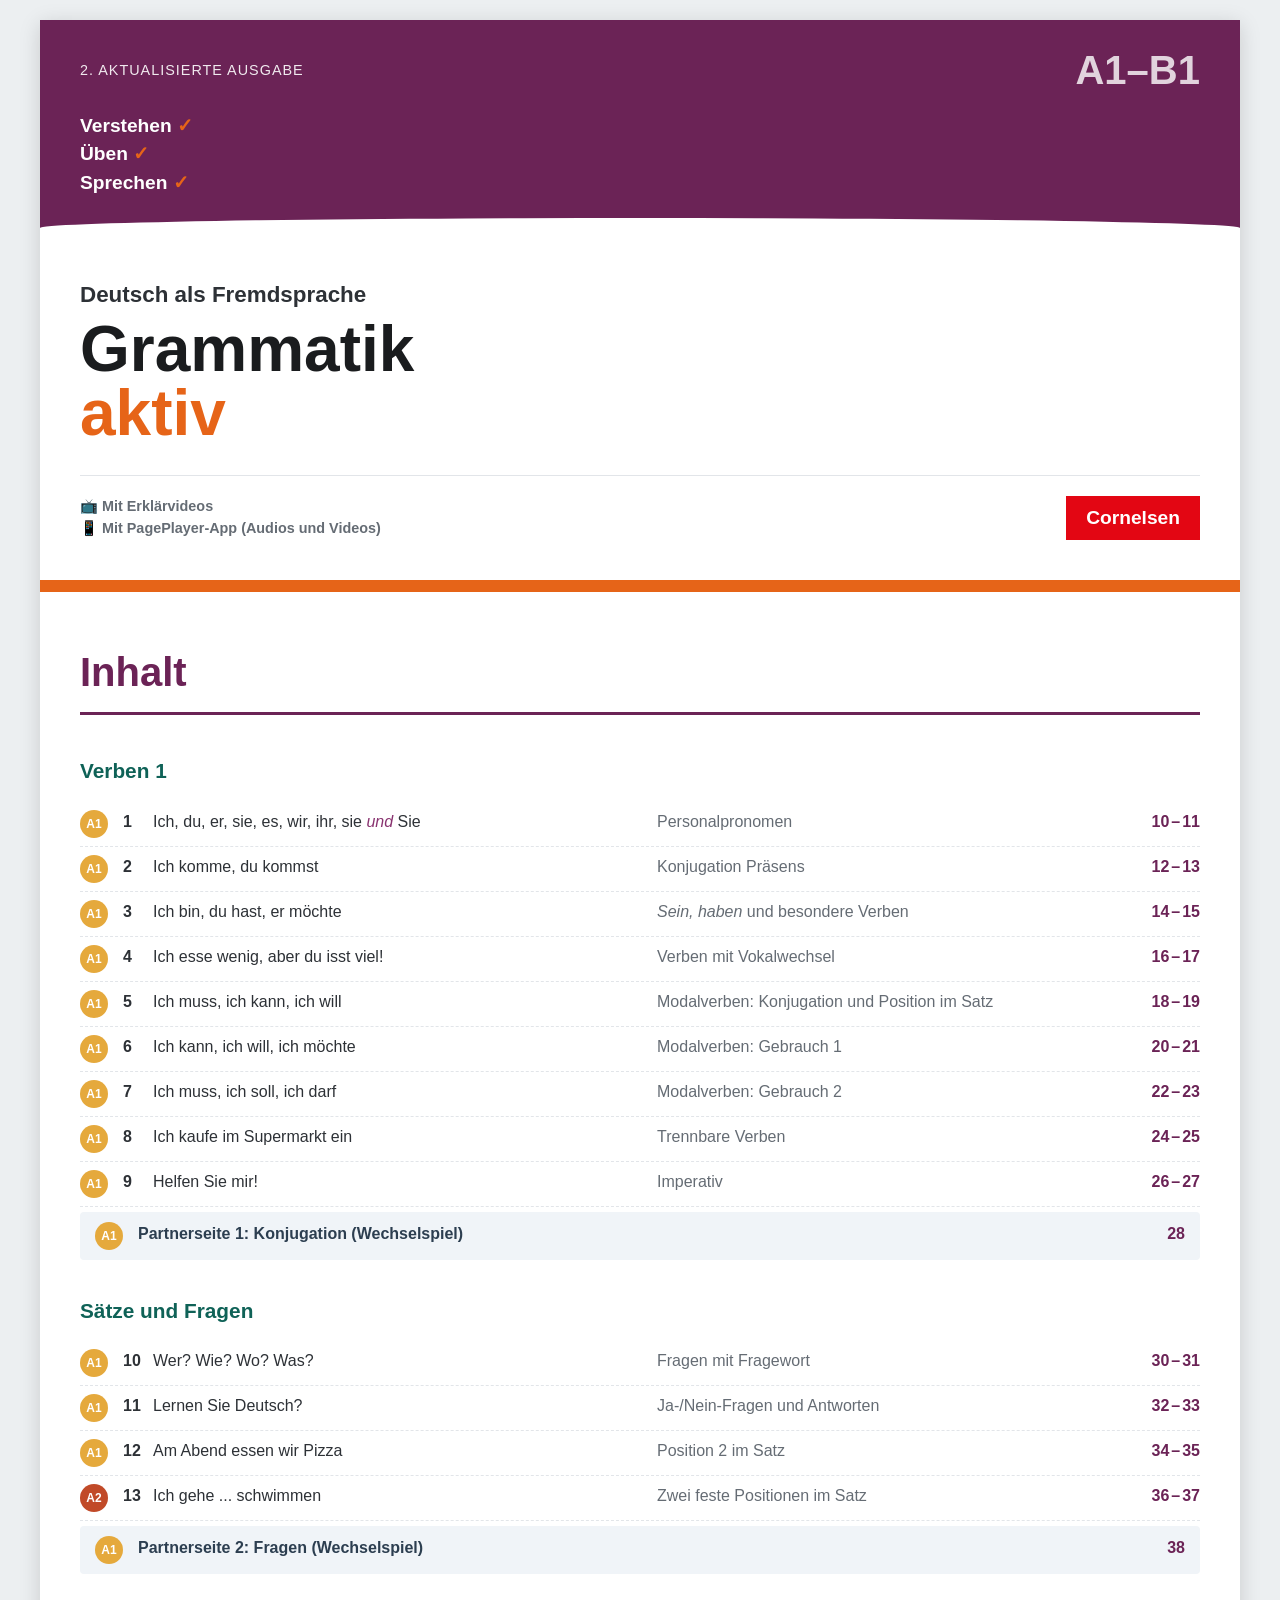
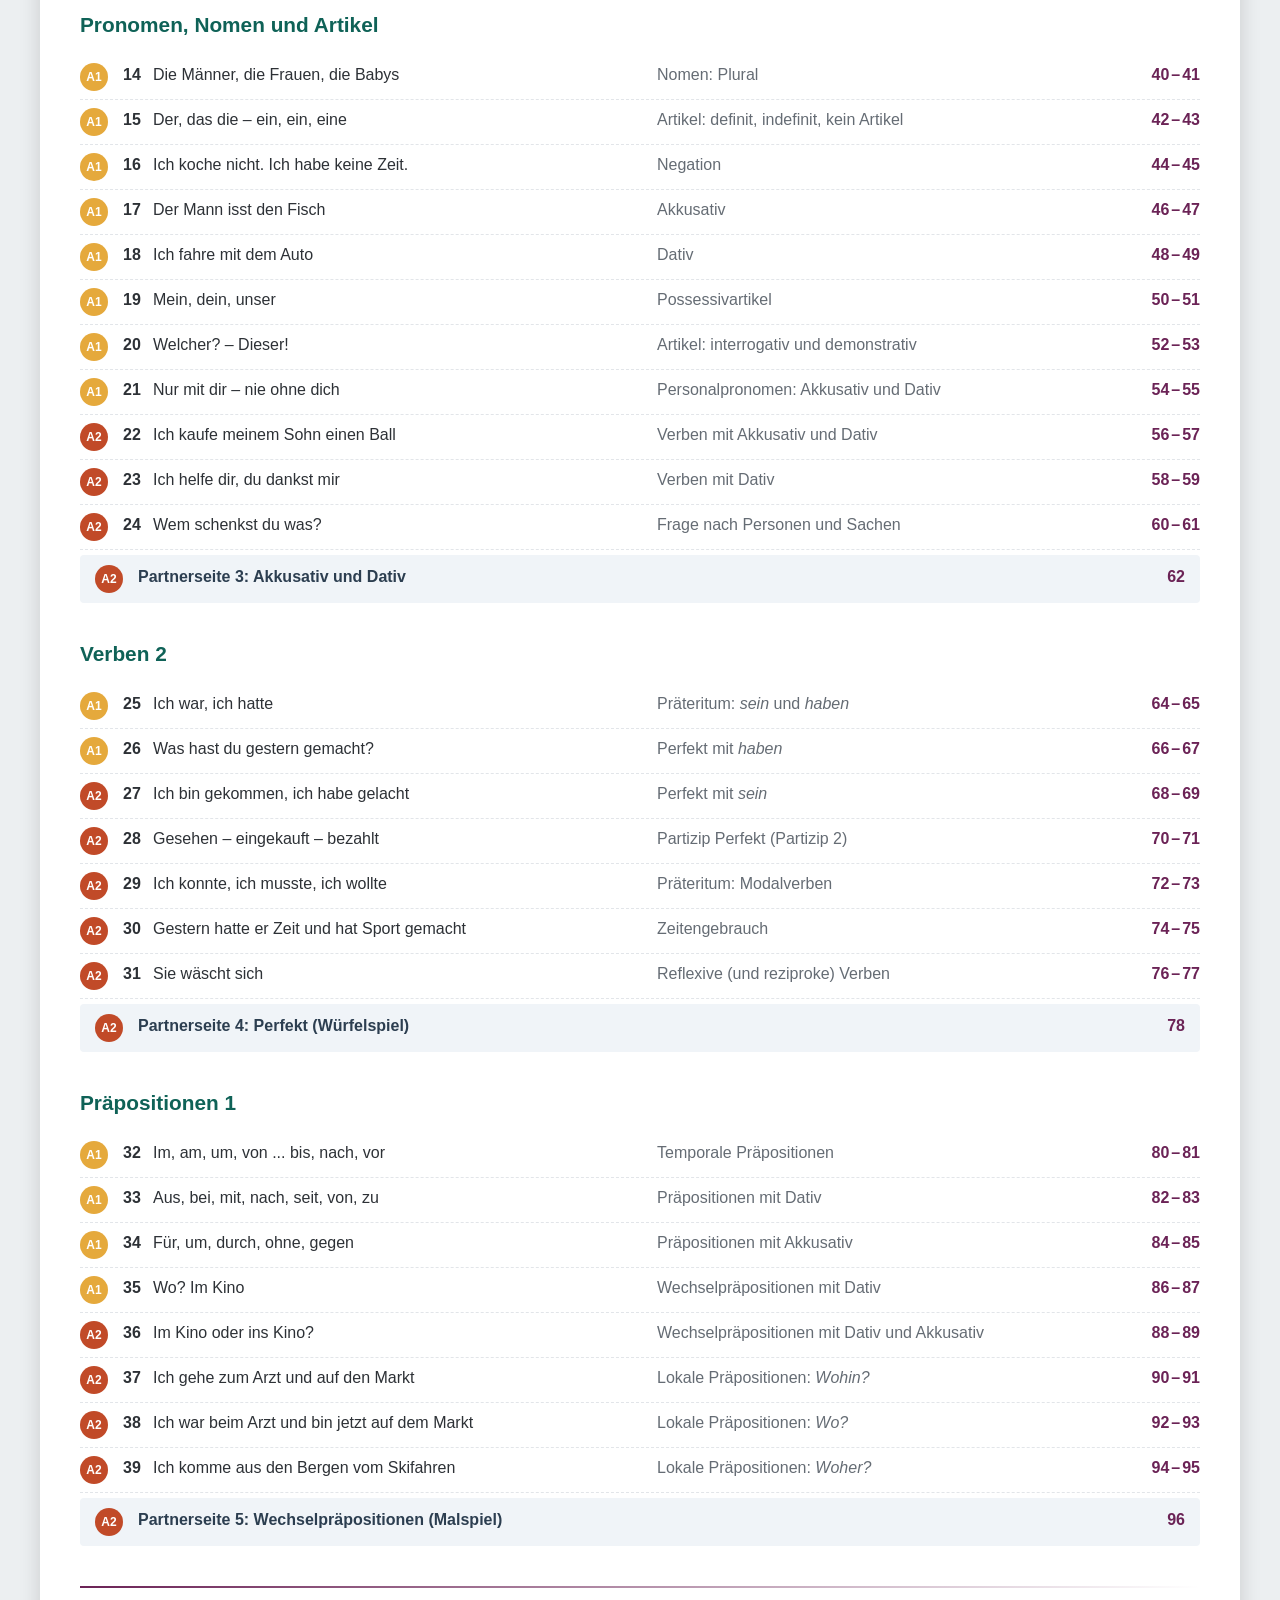
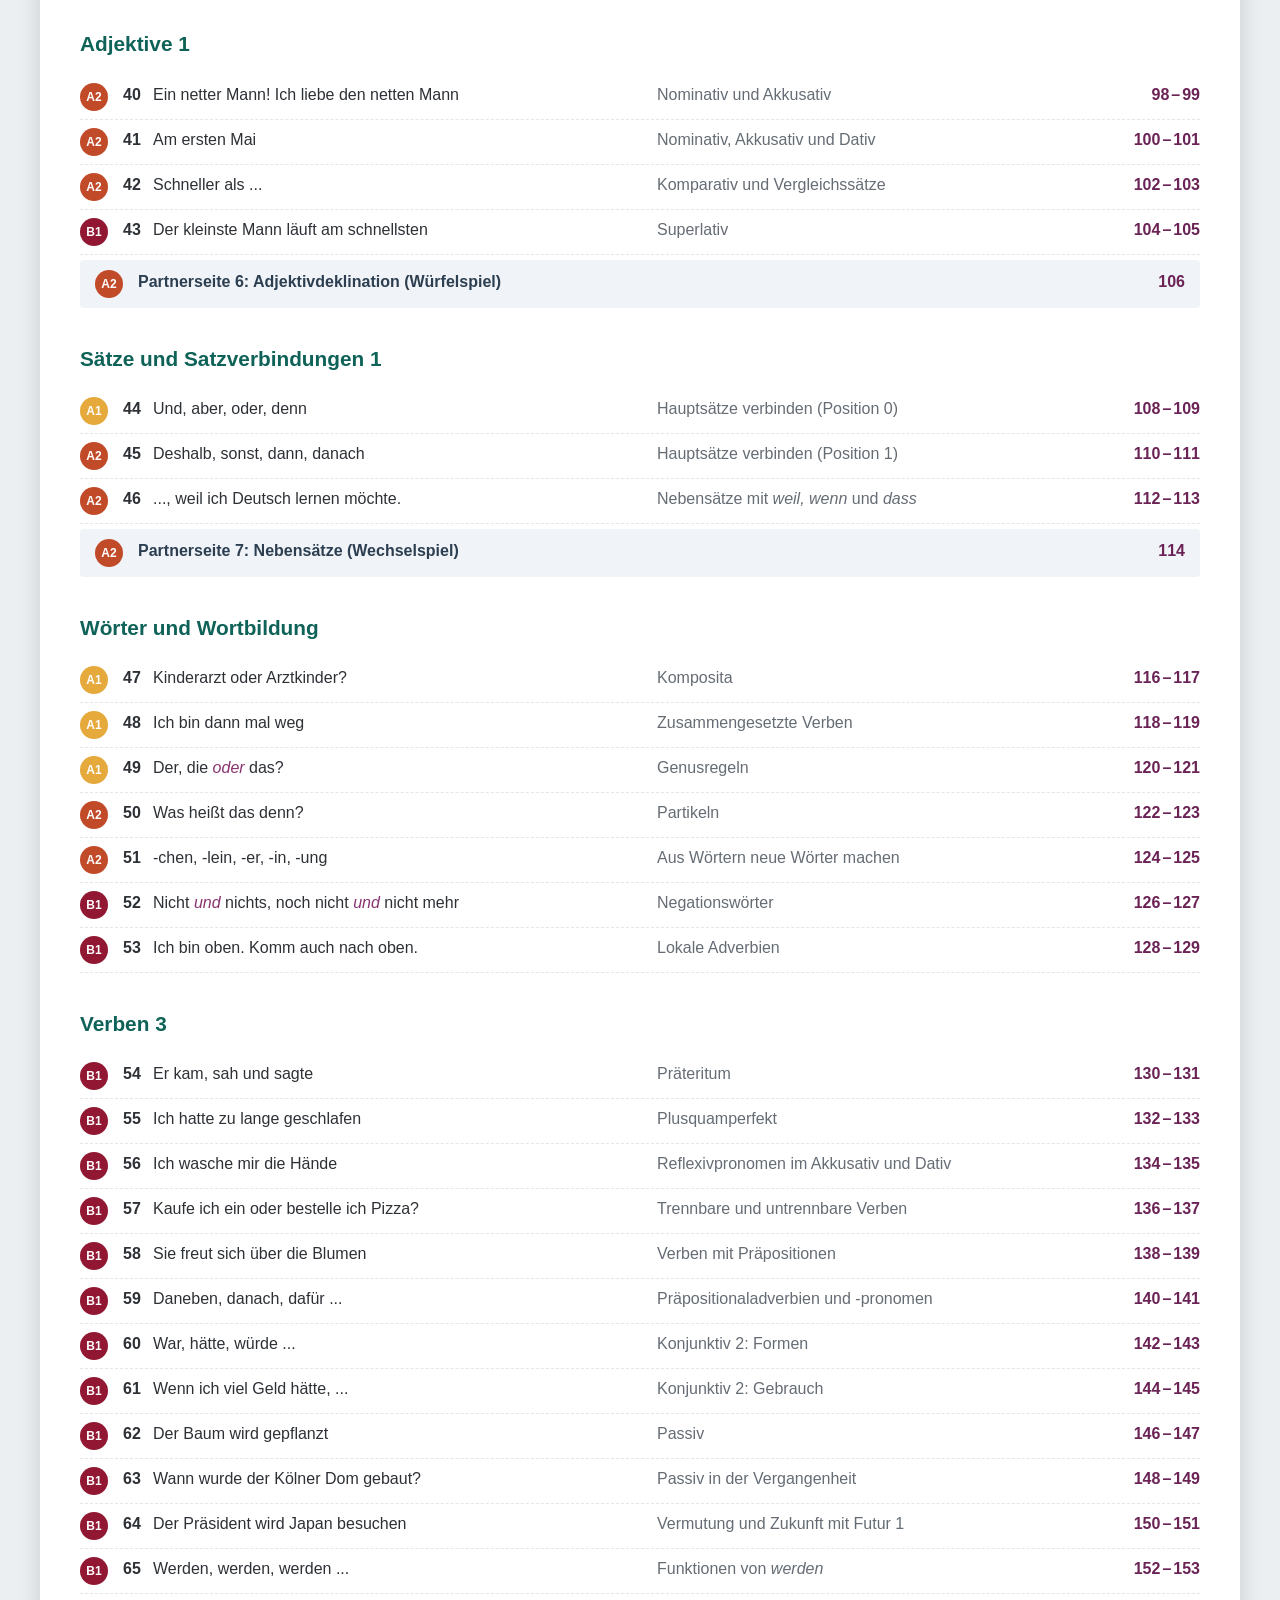
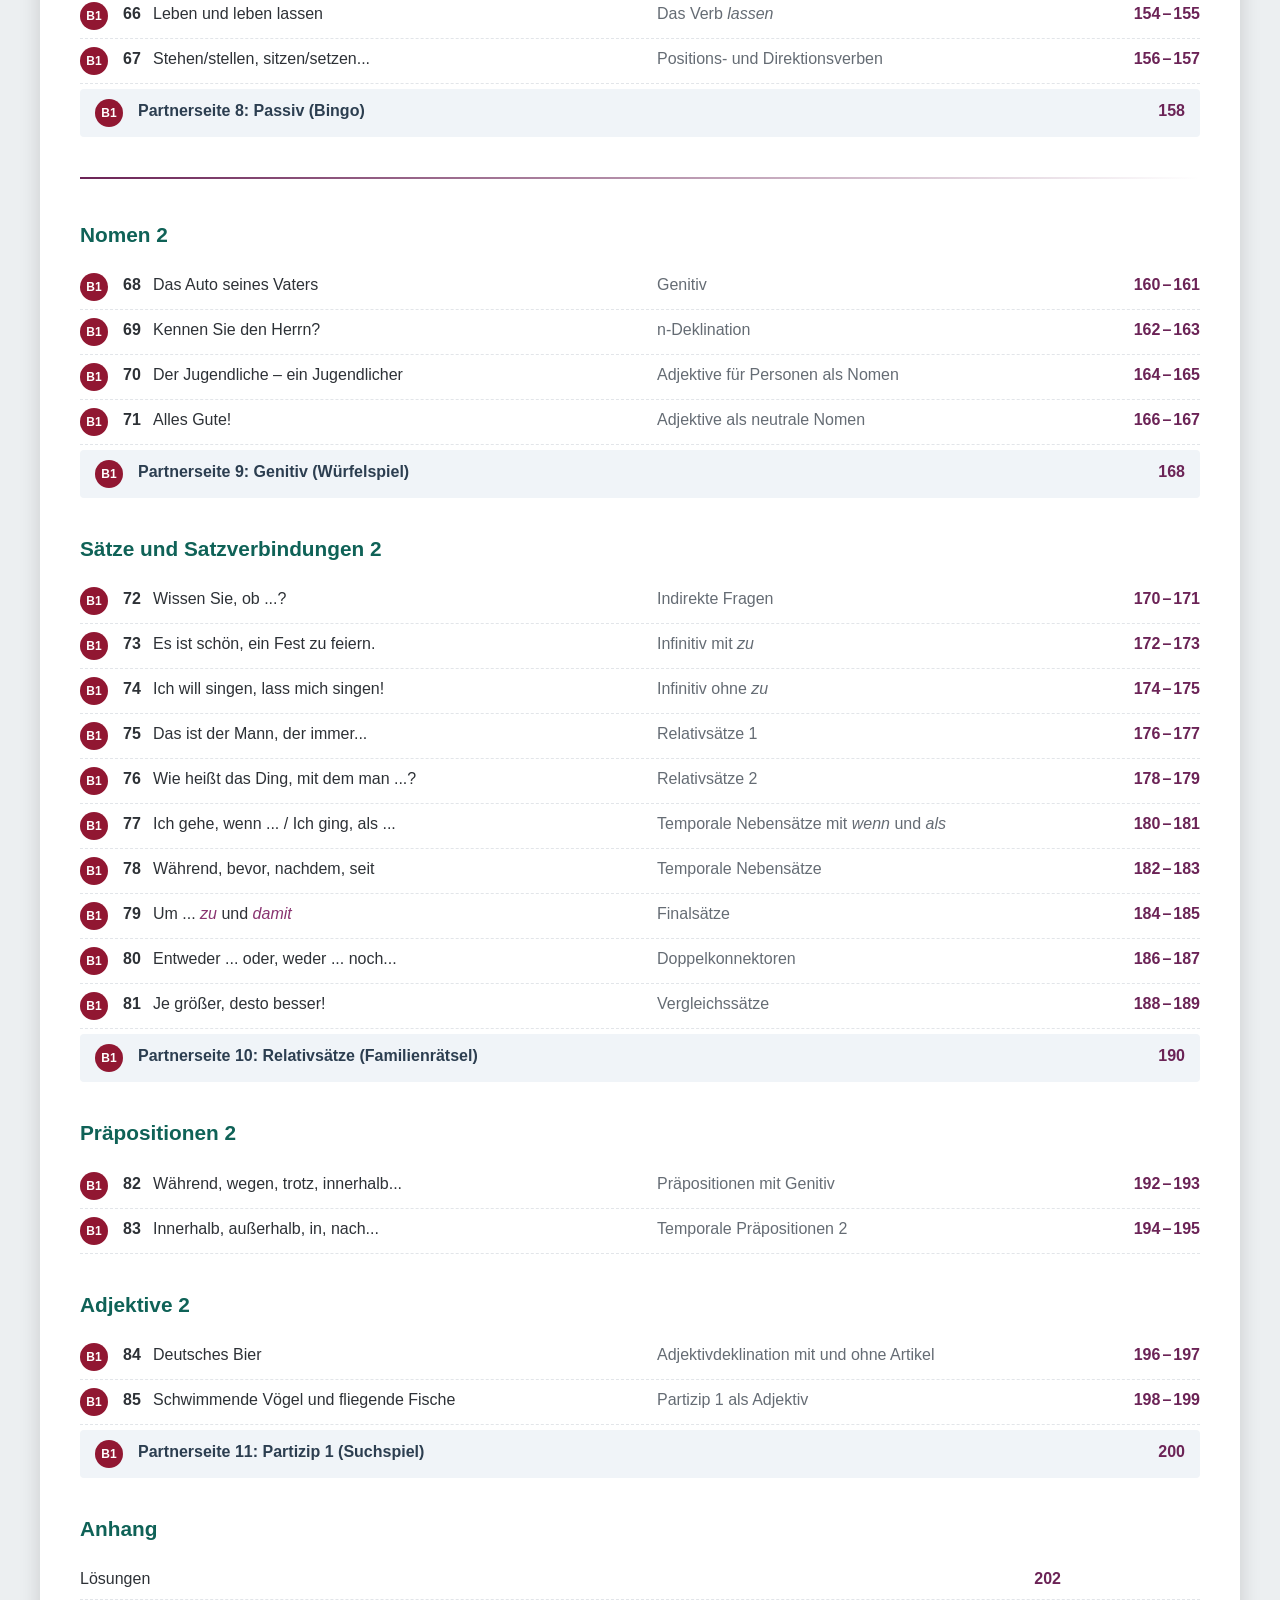
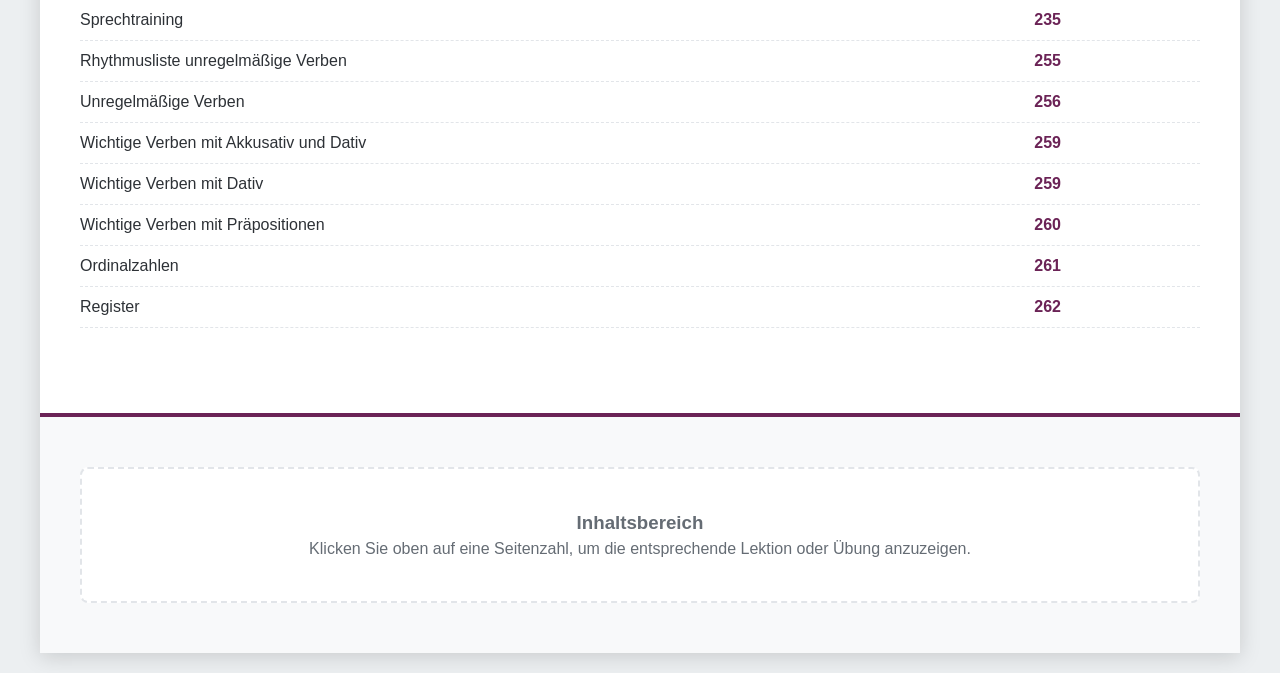
==== commit f37e9945: "Update index.html" ====
--- a/index.html
+++ b/index.html
@@ -230,10 +230,10 @@
 
         .page-link-group {
             display: flex;
-            gap: 4px;
+            gap: 2px;
             font-weight: bold;
             color: var(--brand-plum);
-            width: 70px;
+            width: 85px;
             justify-content: flex-end;
             flex-shrink: 0;
         }
@@ -286,7 +286,7 @@
             color: var(--text-muted);
         }
 
-        /* --- BOOK PAGE PARSING & INTERFACE LAYOUTS (PAGES 108 & 109) --- */
+        /* --- BOOK PAGE PARSING & INTERFACE LAYOUTS --- */
         .page-render-container {
             background-color: #FFFFFF;
             padding: 40px;
@@ -360,44 +360,63 @@
             padding-bottom: 4px;
         }
 
-        .m-highlight {
-            font-weight: bold;
-            color: #D32F2F;
-        }
-
         /* Exercise layout engine */
         .exercise-headline {
             display: flex;
             align-items: center;
-            margin-top: 30px;
-            margin-bottom: 15px;
-            color: var(--exercise-blue);
-            font-weight: bold;
+            margin-top: 35px;
+            margin-bottom: 18px;
+            color: var(--text-dark);
+            font-weight: bold;
+            font-size: 1.1rem;
+        }
+        
+        .exercise-headline strong {
+            color: #C62828;
+            margin-right: 5px;
         }
 
         .exercise-num-badge {
-            background-color: var(--exercise-blue);
+            background-color: #2D3136;
             color: white;
-            width: 24px;
-            height: 24px;
+            width: 26px;
+            height: 26px;
             border-radius: 50%;
             display: inline-block;
             text-align: center;
-            line-height: 24px;
-            margin-right: 10px;
-            font-size: 0.85rem;
+            line-height: 26px;
+            margin-right: 12px;
+            font-size: 0.9rem;
+            font-weight: bold;
+            flex-shrink: 0;
+        }
+
+        .exercise-sub-instruction {
+            font-size: 0.95rem;
+            color: #C62828;
+            font-weight: 500;
+            margin-top: -12px;
+            margin-bottom: 15px;
+            padding-left: 38px;
         }
 
         .exercise-input-line {
-            margin-bottom: 12px;
-            padding-left: 10px;
+            margin-bottom: 14px;
+            padding-left: 38px;
             font-size: 1rem;
+            line-height: 1.6;
+        }
+        
+        .exercise-input-line p strong {
+            color: #2D3136;
+            display: block;
+            margin-bottom: 4px;
         }
 
         .inline-blank {
             border: none;
             border-bottom: 1px solid var(--text-dark);
-            width: 140px;
+            width: 150px;
             padding: 2px 5px;
             font-size: 0.95rem;
             color: #1565C0;
@@ -413,11 +432,12 @@
 
         .full-width-blank {
             width: 100%;
-            margin-top: 5px;
+            margin-top: 6px;
             border: none;
             border-bottom: 1px solid var(--text-muted);
-            padding: 4px;
-            font-size: 0.95rem;
+            padding: 6px 4px;
+            font-size: 1rem;
+            color: #1565C0;
         }
 
         .full-width-blank:focus {
@@ -425,40 +445,72 @@
             border-bottom: 2px solid var(--exercise-blue);
         }
 
-        .radio-option-group {
-            display: inline-flex;
-            gap: 15px;
-            margin-left: 10px;
+        .options-bank-box {
+            background-color: #F1F3F5;
+            border: 1px solid var(--border-color);
+            border-radius: 4px;
+            padding: 10px 15px;
+            margin-bottom: 20px;
+            margin-left: 38px;
+            font-style: italic;
+            letter-spacing: 0.5px;
+            color: #495057;
+            display: inline-block;
         }
 
         .tip-box-lightbulb {
-            background-color: #E8F5E9;
-            border: 1px solid #A5D6A7;
+            background-color: #FFFDE7;
+            border: 1px solid #FFF59D;
             border-radius: 6px;
             padding: 15px;
-            margin: 25px 0;
+            margin: 25px 0 25px 38px;
             display: flex;
             gap: 15px;
             align-items: center;
+            max-width: 320px;
+        }
+
+        .example-hint-tag {
+            background-color: #E8F5E9;
+            color: #2E7D32;
+            padding: 10px 15px;
+            border-radius: 4px;
+            font-size: 0.9rem;
+            font-style: italic;
+            border-left: 4px solid #4CAF50;
+            margin-left: 20px;
+            max-width: 300px;
+        }
+
+        .flex-exercise-row {
+            display: flex;
+            justify-content: space-between;
+            align-items: flex-start;
+            gap: 20px;
+        }
+
+        .flex-exercise-main {
+            flex-grow: 1;
         }
 
         /* Navigation buttons layout inside content area */
         .page-navigation-footer {
             display: flex;
             justify-content: space-between;
-            margin-top: 30px;
+            margin-top: 40px;
             padding-top: 20px;
             border-top: 1px solid var(--border-color);
         }
 
         .nav-btn {
-            padding: 8px 16px;
+            padding: 10px 20px;
             background-color: var(--brand-plum);
             color: white;
             text-decoration: none;
             border-radius: 4px;
             font-weight: bold;
-            font-size: 0.9rem;
+            font-size: 0.95rem;
+            transition: background-color 0.2s ease;
         }
 
         .nav-btn:hover {
@@ -500,15 +552,15 @@
         <section class="toc-section">
             <h3 class="toc-section-title">Verben 1</h3>
             <ul class="toc-list">
-                <li class="toc-item"><span class="level-badge badge-a1">A1</span><span class="chapter-num">1</span><span class="chapter-example">Ich, du, er, sie, es, wir, ihr, sie <em>und</em> Sie</span><span class="chapter-topic">Personalpronomen</span><div class="page-link-group"><a href="#page-10" class="page-link">10</a></div></li>
-                <li class="toc-item"><span class="level-badge badge-a1">A1</span><span class="chapter-num">2</span><span class="chapter-example">Ich komme, du kommst</span><span class="chapter-topic">Konjugation Präsens</span><div class="page-link-group"><a href="#page-12" class="page-link">12</a></div></li>
-                <li class="toc-item"><span class="level-badge badge-a1">A1</span><span class="chapter-num">3</span><span class="chapter-example">Ich bin, du hast, er möchte</span><span class="chapter-topic"><em>Sein, haben</em> und besondere Verben</span><div class="page-link-group"><a href="#page-14" class="page-link">14</a></div></li>
-                <li class="toc-item"><span class="level-badge badge-a1">A1</span><span class="chapter-num">4</span><span class="chapter-example">Ich esse wenig, aber du isst viel!</span><span class="chapter-topic">Verben mit Vokalwechsel</span><div class="page-link-group"><a href="#page-16" class="page-link">16</a></div></li>
-                <li class="toc-item"><span class="level-badge badge-a1">A1</span><span class="chapter-num">5</span><span class="chapter-example">Ich muss, ich kann, ich will</span><span class="chapter-topic">Modalverben: Konjugation und Position im Satz</span><div class="page-link-group"><a href="#page-18" class="page-link">18</a></div></li>
-                <li class="toc-item"><span class="level-badge badge-a1">A1</span><span class="chapter-num">6</span><span class="chapter-example">Ich kann, ich will, ich möchte</span><span class="chapter-topic">Modalverben: Gebrauch 1</span><div class="page-link-group"><a href="#page-20" class="page-link">20</a></div></li>
-                <li class="toc-item"><span class="level-badge badge-a1">A1</span><span class="chapter-num">7</span><span class="chapter-example">Ich muss, ich soll, ich darf</span><span class="chapter-topic">Modalverben: Gebrauch 2</span><div class="page-link-group"><a href="#page-22" class="page-link">22</a></div></li>
-                <li class="toc-item"><span class="level-badge badge-a1">A1</span><span class="chapter-num">8</span><span class="chapter-example">Ich kaufe im Supermarkt ein</span><span class="chapter-topic">Trennbare Verben</span><div class="page-link-group"><a href="#page-24" class="page-link">24</a></div></li>
-                <li class="toc-item"><span class="level-badge badge-a1">A1</span><span class="chapter-num">9</span><span class="chapter-example">Helfen Sie mir!</span><span class="chapter-topic">Imperativ</span><div class="page-link-group"><a href="#page-26" class="page-link">26</a></div></li>
+                <li class="toc-item"><span class="level-badge badge-a1">A1</span><span class="chapter-num">1</span><span class="chapter-example">Ich, du, er, sie, es, wir, ihr, sie <em>und</em> Sie</span><span class="chapter-topic">Personalpronomen</span><div class="page-link-group"><a href="#page-10" class="page-link">10</a>–<a href="#page-11" class="page-link">11</a></div></li>
+                <li class="toc-item"><span class="level-badge badge-a1">A1</span><span class="chapter-num">2</span><span class="chapter-example">Ich komme, du kommst</span><span class="chapter-topic">Konjugation Präsens</span><div class="page-link-group"><a href="#page-12" class="page-link">12</a>–<a href="#page-13" class="page-link">13</a></div></li>
+                <li class="toc-item"><span class="level-badge badge-a1">A1</span><span class="chapter-num">3</span><span class="chapter-example">Ich bin, du hast, er möchte</span><span class="chapter-topic"><em>Sein, haben</em> und besondere Verben</span><div class="page-link-group"><a href="#page-14" class="page-link">14</a>–<a href="#page-15" class="page-link">15</a></div></li>
+                <li class="toc-item"><span class="level-badge badge-a1">A1</span><span class="chapter-num">4</span><span class="chapter-example">Ich esse wenig, aber du isst viel!</span><span class="chapter-topic">Verben mit Vokalwechsel</span><div class="page-link-group"><a href="#page-16" class="page-link">16</a>–<a href="#page-17" class="page-link">17</a></div></li>
+                <li class="toc-item"><span class="level-badge badge-a1">A1</span><span class="chapter-num">5</span><span class="chapter-example">Ich muss, ich kann, ich will</span><span class="chapter-topic">Modalverben: Konjugation und Position im Satz</span><div class="page-link-group"><a href="#page-18" class="page-link">18</a>–<a href="#page-19" class="page-link">19</a></div></li>
+                <li class="toc-item"><span class="level-badge badge-a1">A1</span><span class="chapter-num">6</span><span class="chapter-example">Ich kann, ich will, ich möchte</span><span class="chapter-topic">Modalverben: Gebrauch 1</span><div class="page-link-group"><a href="#page-20" class="page-link">20</a>–<a href="#page-21" class="page-link">21</a></div></li>
+                <li class="toc-item"><span class="level-badge badge-a1">A1</span><span class="chapter-num">7</span><span class="chapter-example">Ich muss, ich soll, ich darf</span><span class="chapter-topic">Modalverben: Gebrauch 2</span><div class="page-link-group"><a href="#page-22" class="page-link">22</a>–<a href="#page-23" class="page-link">23</a></div></li>
+                <li class="toc-item"><span class="level-badge badge-a1">A1</span><span class="chapter-num">8</span><span class="chapter-example">Ich kaufe im Supermarkt ein</span><span class="chapter-topic">Trennbare Verben</span><div class="page-link-group"><a href="#page-24" class="page-link">24</a>–<a href="#page-25" class="page-link">25</a></div></li>
+                <li class="toc-item"><span class="level-badge badge-a1">A1</span><span class="chapter-num">9</span><span class="chapter-example">Helfen Sie mir!</span><span class="chapter-topic">Imperativ</span><div class="page-link-group"><a href="#page-26" class="page-link">26</a>–<a href="#page-27" class="page-link">27</a></div></li>
                 <li class="toc-item partner-item"><span class="level-badge badge-a1">A1</span><span class="partner-title">Partnerseite 1: Konjugation (Wechselspiel)</span><div class="page-link-group"><a href="#page-28" class="page-link">28</a></div></li>
             </ul>
         </section>
@@ -516,10 +568,10 @@
         <section class="toc-section">
             <h3 class="toc-section-title">Sätze und Fragen</h3>
             <ul class="toc-list">
-                <li class="toc-item"><span class="level-badge badge-a1">A1</span><span class="chapter-num">10</span><span class="chapter-example">Wer? Wie? Wo? Was?</span><span class="chapter-topic">Fragen mit Fragewort</span><div class="page-link-group"><a href="#page-30" class="page-link">30</a></div></li>
-                <li class="toc-item"><span class="level-badge badge-a1">A1</span><span class="chapter-num">11</span><span class="chapter-example">Lernen Sie Deutsch?</span><span class="chapter-topic">Ja-/Nein-Fragen und Antworten</span><div class="page-link-group"><a href="#page-32" class="page-link">32</a></div></li>
-                <li class="toc-item"><span class="level-badge badge-a1">A1</span><span class="chapter-num">12</span><span class="chapter-example">Am Abend essen wir Pizza</span><span class="chapter-topic">Position 2 im Satz</span><div class="page-link-group"><a href="#page-34" class="page-link">34</a></div></li>
-                <li class="toc-item"><span class="level-badge badge-a2">A2</span><span class="chapter-num">13</span><span class="chapter-example">Ich gehe ... schwimmen</span><span class="chapter-topic">Zwei feste Positionen im Satz</span><div class="page-link-group"><a href="#page-36" class="page-link">36</a></div></li>
+                <li class="toc-item"><span class="level-badge badge-a1">A1</span><span class="chapter-num">10</span><span class="chapter-example">Wer? Wie? Wo? Was?</span><span class="chapter-topic">Fragen mit Fragewort</span><div class="page-link-group"><a href="#page-30" class="page-link">30</a>–<a href="#page-31" class="page-link">31</a></div></li>
+                <li class="toc-item"><span class="level-badge badge-a1">A1</span><span class="chapter-num">11</span><span class="chapter-example">Lernen Sie Deutsch?</span><span class="chapter-topic">Ja-/Nein-Fragen und Antworten</span><div class="page-link-group"><a href="#page-32" class="page-link">32</a>–<a href="#page-33" class="page-link">33</a></div></li>
+                <li class="toc-item"><span class="level-badge badge-a1">A1</span><span class="chapter-num">12</span><span class="chapter-example">Am Abend essen wir Pizza</span><span class="chapter-topic">Position 2 im Satz</span><div class="page-link-group"><a href="#page-34" class="page-link">34</a>–<a href="#page-35" class="page-link">35</a></div></li>
+                <li class="toc-item"><span class="level-badge badge-a2">A2</span><span class="chapter-num">13</span><span class="chapter-example">Ich gehe ... schwimmen</span><span class="chapter-topic">Zwei feste Positionen im Satz</span><div class="page-link-group"><a href="#page-36" class="page-link">36</a>–<a href="#page-37" class="page-link">37</a></div></li>
                 <li class="toc-item partner-item"><span class="level-badge badge-a1">A1</span><span class="partner-title">Partnerseite 2: Fragen (Wechselspiel)</span><div class="page-link-group"><a href="#page-38" class="page-link">38</a></div></li>
             </ul>
         </section>
@@ -527,31 +579,31 @@
         <section class="toc-section">
             <h3 class="toc-section-title">Pronomen, Nomen und Artikel</h3>
             <ul class="toc-list">
-                <li class="toc-item"><span class="level-badge badge-a1">A1</span><span class="chapter-num">14</span><span class="chapter-example">Die Männer, die Frauen, die Babys</span><span class="chapter-topic">Nomen: Plural</span><div class="page-link-group"><a href="#page-40" class="page-link">40</a></div></li>
-                <li class="toc-item"><span class="level-badge badge-a1">A1</span><span class="chapter-num">15</span><span class="chapter-example">Der, das die – ein, ein, eine</span><span class="chapter-topic">Artikel: definit, indefinit, kein Artikel</span><div class="page-link-group"><a href="#page-42" class="page-link">42</a></div></li>
-                <li class="toc-item"><span class="level-badge badge-a1">A1</span><span class="chapter-num">16</span><span class="chapter-example">Ich koche nicht. Ich habe keine Zeit.</span><span class="chapter-topic">Negation</span><div class="page-link-group"><a href="#page-44" class="page-link">44</a></div></li>
-                <li class="toc-item"><span class="level-badge badge-a1">A1</span><span class="chapter-num">17</span><span class="chapter-example">Der Mann isst den Fisch</span><span class="chapter-topic">Akkusativ</span><div class="page-link-group"><a href="#page-46" class="page-link">46</a></div></li>
-                <li class="toc-item"><span class="level-badge badge-a1">A1</span><span class="chapter-num">18</span><span class="chapter-example">Ich fahre mit dem Auto</span><span class="chapter-topic">Dativ</span><div class="page-link-group"><a href="#page-48" class="page-link">48</a></div></li>
-                <li class="toc-item"><span class="level-badge badge-a1">A1</span><span class="chapter-num">19</span><span class="chapter-example">Mein, dein, unser</span><span class="chapter-topic">Possessivartikel</span><div class="page-link-group"><a href="#page-50" class="page-link">50</a></div></li>
-                <li class="toc-item"><span class="level-badge badge-a1">A1</span><span class="chapter-num">20</span><span class="chapter-example">Welcher? – Dieser!</span><span class="chapter-topic">Artikel: interrogativ und demonstrativ</span><div class="page-link-group"><a href="#page-52" class="page-link">52</a></div></li>
-                <li class="toc-item"><span class="level-badge badge-a1">A1</span><span class="chapter-num">21</span><span class="chapter-example">Nur mit dir – nie ohne dich</span><span class="chapter-topic">Personalpronomen: Akkusativ und Dativ</span><div class="page-link-group"><a href="#page-54" class="page-link">54</a></div></li>
-                <li class="toc-item"><span class="level-badge badge-a2">A2</span><span class="chapter-num">22</span><span class="chapter-example">Ich kaufe meinem Sohn einen Ball</span><span class="chapter-topic">Verben mit Akkusativ und Dativ</span><div class="page-link-group"><a href="#page-56" class="page-link">56</a></div></li>
-                <li class="toc-item"><span class="level-badge badge-a2">A2</span><span class="chapter-num">23</span><span class="chapter-example">Ich helfe dir, du dankst mir</span><span class="chapter-topic">Verben mit Dativ</span><div class="page-link-group"><a href="#page-58" class="page-link">58</a></div></li>
-                <li class="toc-item"><span class="level-badge badge-a2">A2</span><span class="chapter-num">24</span><span class="chapter-example">Wem schenkst du was?</span><span class="chapter-topic">Frage nach Personen und Sachen</span><div class="page-link-group"><a href="#page-60" class="page-link">60</a></div></li>
-                <li class="toc-item partner-item"><span class="level-badge badge-a2">A2</span><span class="partner-title">Partnerseite 3: Akkusativ und Dativ (zusammen eine Geschichte erzählen)</span><div class="page-link-group"><a href="#page-62" class="page-link">62</a></div></li>
+                <li class="toc-item"><span class="level-badge badge-a1">A1</span><span class="chapter-num">14</span><span class="chapter-example">Die Männer, die Frauen, die Babys</span><span class="chapter-topic">Nomen: Plural</span><div class="page-link-group"><a href="#page-40" class="page-link">40</a>–<a href="#page-41" class="page-link">41</a></div></li>
+                <li class="toc-item"><span class="level-badge badge-a1">A1</span><span class="chapter-num">15</span><span class="chapter-example">Der, das die – ein, ein, eine</span><span class="chapter-topic">Artikel: definit, indefinit, kein Artikel</span><div class="page-link-group"><a href="#page-42" class="page-link">42</a>–<a href="#page-43" class="page-link">43</a></div></li>
+                <li class="toc-item"><span class="level-badge badge-a1">A1</span><span class="chapter-num">16</span><span class="chapter-example">Ich koche nicht. Ich habe keine Zeit.</span><span class="chapter-topic">Negation</span><div class="page-link-group"><a href="#page-44" class="page-link">44</a>–<a href="#page-45" class="page-link">45</a></div></li>
+                <li class="toc-item"><span class="level-badge badge-a1">A1</span><span class="chapter-num">17</span><span class="chapter-example">Der Mann isst den Fisch</span><span class="chapter-topic">Akkusativ</span><div class="page-link-group"><a href="#page-46" class="page-link">46</a>–<a href="#page-47" class="page-link">47</a></div></li>
+                <li class="toc-item"><span class="level-badge badge-a1">A1</span><span class="chapter-num">18</span><span class="chapter-example">Ich fahre mit dem Auto</span><span class="chapter-topic">Dativ</span><div class="page-link-group"><a href="#page-48" class="page-link">48</a>–<a href="#page-49" class="page-link">49</a></div></li>
+                <li class="toc-item"><span class="level-badge badge-a1">A1</span><span class="chapter-num">19</span><span class="chapter-example">Mein, dein, unser</span><span class="chapter-topic">Possessivartikel</span><div class="page-link-group"><a href="#page-50" class="page-link">50</a>–<a href="#page-51" class="page-link">51</a></div></li>
+                <li class="toc-item"><span class="level-badge badge-a1">A1</span><span class="chapter-num">20</span><span class="chapter-example">Welcher? – Dieser!</span><span class="chapter-topic">Artikel: interrogativ und demonstrativ</span><div class="page-link-group"><a href="#page-52" class="page-link">52</a>–<a href="#page-53" class="page-link">53</a></div></li>
+                <li class="toc-item"><span class="level-badge badge-a1">A1</span><span class="chapter-num">21</span><span class="chapter-example">Nur mit dir – nie ohne dich</span><span class="chapter-topic">Personalpronomen: Akkusativ und Dativ</span><div class="page-link-group"><a href="#page-54" class="page-link">54</a>–<a href="#page-55" class="page-link">55</a></div></li>
+                <li class="toc-item"><span class="level-badge badge-a2">A2</span><span class="chapter-num">22</span><span class="chapter-example">Ich kaufe meinem Sohn einen Ball</span><span class="chapter-topic">Verben mit Akkusativ und Dativ</span><div class="page-link-group"><a href="#page-56" class="page-link">56</a>–<a href="#page-57" class="page-link">57</a></div></li>
+                <li class="toc-item"><span class="level-badge badge-a2">A2</span><span class="chapter-num">23</span><span class="chapter-example">Ich helfe dir, du dankst mir</span><span class="chapter-topic">Verben mit Dativ</span><div class="page-link-group"><a href="#page-58" class="page-link">58</a>–<a href="#page-59" class="page-link">59</a></div></li>
+                <li class="toc-item"><span class="level-badge badge-a2">A2</span><span class="chapter-num">24</span><span class="chapter-example">Wem schenkst du was?</span><span class="chapter-topic">Frage nach Personen und Sachen</span><div class="page-link-group"><a href="#page-60" class="page-link">60</a>–<a href="#page-61" class="page-link">61</a></div></li>
+                <li class="toc-item partner-item"><span class="level-badge badge-a2">A2</span><span class="partner-title">Partnerseite 3: Akkusativ und Dativ</span><div class="page-link-group"><a href="#page-62" class="page-link">62</a></div></li>
             </ul>
         </section>
 
         <section class="toc-section">
             <h3 class="toc-section-title">Verben 2</h3>
             <ul class="toc-list">
-                <li class="toc-item"><span class="level-badge badge-a1">A1</span><span class="chapter-num">25</span><span class="chapter-example">Ich war, ich hatte</span><span class="chapter-topic"><em>Präteritum: sein und haben</em></span><div class="page-link-group"><a href="#page-64" class="page-link">64</a></div></li>
-                <li class="toc-item"><span class="level-badge badge-a1">A1</span><span class="chapter-num">26</span><span class="chapter-example">Was hast du gestern gemacht?</span><span class="chapter-topic">Perfekt mit <em>haben</em></span><div class="page-link-group"><a href="#page-66" class="page-link">66</a></div></li>
-                <li class="toc-item"><span class="level-badge badge-a2">A2</span><span class="chapter-num">27</span><span class="chapter-example">Ich bin gekommen, ich habe gelacht</span><span class="chapter-topic">Perfekt mit <em>sein</em></span><div class="page-link-group"><a href="#page-68" class="page-link">68</a></div></li>
-                <li class="toc-item"><span class="level-badge badge-a2">A2</span><span class="chapter-num">28</span><span class="chapter-example">Gesehen – eingekauft – bezahlt</span><span class="chapter-topic">Partizip Perfekt (Partizip 2)</span><div class="page-link-group"><a href="#page-70" class="page-link">70</a></div></li>
-                <li class="toc-item"><span class="level-badge badge-a2">A2</span><span class="chapter-num">29</span><span class="chapter-example">Ich konnte, ich musste, ich wollte</span><span class="chapter-topic">Präteritum: Modalverben</span><div class="page-link-group"><a href="#page-72" class="page-link">72</a></div></li>
-                <li class="toc-item"><span class="level-badge badge-a2">A2</span><span class="chapter-num">30</span><span class="chapter-example">Gestern hatte er Zeit und hat Sport gemacht</span><span class="chapter-topic">Zeitengebrauch</span><div class="page-link-group"><a href="#page-74" class="page-link">74</a></div></li>
-                <li class="toc-item"><span class="level-badge badge-a2">A2</span><span class="chapter-num">31</span><span class="chapter-example">Sie wäscht sich</span><span class="chapter-topic">Reflexive (und reziproke) Verben</span><div class="page-link-group"><a href="#page-76" class="page-link">76</a></div></li>
+                <li class="toc-item"><span class="level-badge badge-a1">A1</span><span class="chapter-num">25</span><span class="chapter-example">Ich war, ich hatte</span><span class="chapter-topic">Präteritum: <em>sein</em> und <em>haben</em></span><div class="page-link-group"><a href="#page-64" class="page-link">64</a>–<a href="#page-65" class="page-link">65</a></div></li>
+                <li class="toc-item"><span class="level-badge badge-a1">A1</span><span class="chapter-num">26</span><span class="chapter-example">Was hast du gestern gemacht?</span><span class="chapter-topic">Perfekt mit <em>haben</em></span><div class="page-link-group"><a href="#page-66" class="page-link">66</a>–<a href="#page-67" class="page-link">67</a></div></li>
+                <li class="toc-item"><span class="level-badge badge-a2">A2</span><span class="chapter-num">27</span><span class="chapter-example">Ich bin gekommen, ich habe gelacht</span><span class="chapter-topic">Perfekt mit <em>sein</em></span><div class="page-link-group"><a href="#page-68" class="page-link">68</a>–<a href="#page-69" class="page-link">69</a></div></li>
+                <li class="toc-item"><span class="level-badge badge-a2">A2</span><span class="chapter-num">28</span><span class="chapter-example">Gesehen – eingekauft – bezahlt</span><span class="chapter-topic">Partizip Perfekt (Partizip 2)</span><div class="page-link-group"><a href="#page-70" class="page-link">70</a>–<a href="#page-71" class="page-link">71</a></div></li>
+                <li class="toc-item"><span class="level-badge badge-a2">A2</span><span class="chapter-num">29</span><span class="chapter-example">Ich konnte, ich musste, ich wollte</span><span class="chapter-topic">Präteritum: Modalverben</span><div class="page-link-group"><a href="#page-72" class="page-link">72</a>–<a href="#page-73" class="page-link">73</a></div></li>
+                <li class="toc-item"><span class="level-badge badge-a2">A2</span><span class="chapter-num">30</span><span class="chapter-example">Gestern hatte er Zeit und hat Sport gemacht</span><span class="chapter-topic">Zeitengebrauch</span><div class="page-link-group"><a href="#page-74" class="page-link">74</a>–<a href="#page-75" class="page-link">75</a></div></li>
+                <li class="toc-item"><span class="level-badge badge-a2">A2</span><span class="chapter-num">31</span><span class="chapter-example">Sie wäscht sich</span><span class="chapter-topic">Reflexive (und reziproke) Verben</span><div class="page-link-group"><a href="#page-76" class="page-link">76</a>–<a href="#page-77" class="page-link">77</a></div></li>
                 <li class="toc-item partner-item"><span class="level-badge badge-a2">A2</span><span class="partner-title">Partnerseite 4: Perfekt (Würfelspiel)</span><div class="page-link-group"><a href="#page-78" class="page-link">78</a></div></li>
             </ul>
         </section>
@@ -559,14 +611,14 @@
         <section class="toc-section">
             <h3 class="toc-section-title">Präpositionen 1</h3>
             <ul class="toc-list">
-                <li class="toc-item"><span class="level-badge badge-a1">A1</span><span class="chapter-num">32</span><span class="chapter-example">Im, am, um, von ... bis, nach, vor</span><span class="chapter-topic">Temporale Präpositionen</span><div class="page-link-group"><a href="#page-80" class="page-link">80</a></div></li>
-                <li class="toc-item"><span class="level-badge badge-a1">A1</span><span class="chapter-num">33</span><span class="chapter-example">Aus, bei, mit, nach, seit, von, zu</span><span class="chapter-topic">Präpositionen mit Dativ</span><div class="page-link-group"><a href="#page-82" class="page-link">82</a></div></li>
-                <li class="toc-item"><span class="level-badge badge-a1">A1</span><span class="chapter-num">34</span><span class="chapter-example">Für, um, durch, ohne, gegen</span><span class="chapter-topic">Präpositionen mit Akkusativ</span><div class="page-link-group"><a href="#page-84" class="page-link">84</a></div></li>
-                <li class="toc-item"><span class="level-badge badge-a1">A1</span><span class="chapter-num">35</span><span class="chapter-example">Wo? Im Kino</span><span class="chapter-topic">Wechselpräpositionen mit Dativ</span><div class="page-link-group"><a href="#page-86" class="page-link">86</a></div></li>
-                <li class="toc-item"><span class="level-badge badge-a2">A2</span><span class="chapter-num">36</span><span class="chapter-example">Im Kino oder ins Kino?</span><span class="chapter-topic">Wechselpräpositionen mit Dativ und Akkusativ</span><div class="page-link-group"><a href="#page-88" class="page-link">88</a></div></li>
-                <li class="toc-item"><span class="level-badge badge-a2">A2</span><span class="chapter-num">37</span><span class="chapter-example">Ich gehe zum Arzt und auf den Markt</span><span class="chapter-topic">Lokale Präpositionen: <em>Wohin?</em></span><div class="page-link-group"><a href="#page-90" class="page-link">90</a></div></li>
-                <li class="toc-item"><span class="level-badge badge-a2">A2</span><span class="chapter-num">38</span><span class="chapter-example">Ich war beim Arzt und bin jetzt auf dem Markt</span><span class="chapter-topic">Lokale Präpositionen: <em>Wo?</em></span><div class="page-link-group"><a href="#page-92" class="page-link">92</a></div></li>
-                <li class="toc-item"><span class="level-badge badge-a2">A2</span><span class="chapter-num">39</span><span class="chapter-example">Ich komme aus den Bergen vom Skifahren</span><span class="chapter-topic">Lokale Präpositionen: <em>Woher?</em></span><div class="page-link-group"><a href="#page-94" class="page-link">94</a></div></li>
+                <li class="toc-item"><span class="level-badge badge-a1">A1</span><span class="chapter-num">32</span><span class="chapter-example">Im, am, um, von ... bis, nach, vor</span><span class="chapter-topic">Temporale Präpositionen</span><div class="page-link-group"><a href="#page-80" class="page-link">80</a>–<a href="#page-81" class="page-link">81</a></div></li>
+                <li class="toc-item"><span class="level-badge badge-a1">A1</span><span class="chapter-num">33</span><span class="chapter-example">Aus, bei, mit, nach, seit, von, zu</span><span class="chapter-topic">Präpositionen mit Dativ</span><div class="page-link-group"><a href="#page-82" class="page-link">82</a>–<a href="#page-83" class="page-link">83</a></div></li>
+                <li class="toc-item"><span class="level-badge badge-a1">A1</span><span class="chapter-num">34</span><span class="chapter-example">Für, um, durch, ohne, gegen</span><span class="chapter-topic">Präpositionen mit Akkusativ</span><div class="page-link-group"><a href="#page-84" class="page-link">84</a>–<a href="#page-85" class="page-link">85</a></div></li>
+                <li class="toc-item"><span class="level-badge badge-a1">A1</span><span class="chapter-num">35</span><span class="chapter-example">Wo? Im Kino</span><span class="chapter-topic">Wechselpräpositionen mit Dativ</span><div class="page-link-group"><a href="#page-86" class="page-link">86</a>–<a href="#page-87" class="page-link">87</a></div></li>
+                <li class="toc-item"><span class="level-badge badge-a2">A2</span><span class="chapter-num">36</span><span class="chapter-example">Im Kino oder ins Kino?</span><span class="chapter-topic">Wechselpräpositionen mit Dativ und Akkusativ</span><div class="page-link-group"><a href="#page-88" class="page-link">88</a>–<a href="#page-89" class="page-link">89</a></div></li>
+                <li class="toc-item"><span class="level-badge badge-a2">A2</span><span class="chapter-num">37</span><span class="chapter-example">Ich gehe zum Arzt und auf den Markt</span><span class="chapter-topic">Lokale Präpositionen: <em>Wohin?</em></span><div class="page-link-group"><a href="#page-90" class="page-link">90</a>–<a href="#page-91" class="page-link">91</a></div></li>
+                <li class="toc-item"><span class="level-badge badge-a2">A2</span><span class="chapter-num">38</span><span class="chapter-example">Ich war beim Arzt und bin jetzt auf dem Markt</span><span class="chapter-topic">Lokale Präpositionen: <em>Wo?</em></span><div class="page-link-group"><a href="#page-92" class="page-link">92</a>–<a href="#page-93" class="page-link">93</a></div></li>
+                <li class="toc-item"><span class="level-badge badge-a2">A2</span><span class="chapter-num">39</span><span class="chapter-example">Ich komme aus den Bergen vom Skifahren</span><span class="chapter-topic">Lokale Präpositionen: <em>Woher?</em></span><div class="page-link-group"><a href="#page-94" class="page-link">94</a>–<a href="#page-95" class="page-link">95</a></div></li>
                 <li class="toc-item partner-item"><span class="level-badge badge-a2">A2</span><span class="partner-title">Partnerseite 5: Wechselpräpositionen (Malspiel)</span><div class="page-link-group"><a href="#page-96" class="page-link">96</a></div></li>
             </ul>
         </section>
@@ -576,10 +628,10 @@
         <section class="toc-section">
             <h3 class="toc-section-title">Adjektive 1</h3>
             <ul class="toc-list">
-                <li class="toc-item"><span class="level-badge badge-a2">A2</span><span class="chapter-num">40</span><span class="chapter-example">Ein netter Mann! Ich liebe den netten Mann</span><span class="chapter-topic">Nominativ und Akkusativ</span><div class="page-link-group"><a href="#page-98" class="page-link">98</a></div></li>
-                <li class="toc-item"><span class="level-badge badge-a2">A2</span><span class="chapter-num">41</span><span class="chapter-example">Am ersten Mai</span><span class="chapter-topic">Nominativ, Akkusativ und Dativ</span><div class="page-link-group"><a href="#page-100" class="page-link">100</a></div></li>
-                <li class="toc-item"><span class="level-badge badge-a2">A2</span><span class="chapter-num">42</span><span class="chapter-example">Schneller als ...</span><span class="chapter-topic">Komparativ und Vergleichssätze</span><div class="page-link-group"><a href="#page-102" class="page-link">102</a></div></li>
-                <li class="toc-item"><span class="level-badge badge-b1">B1</span><span class="chapter-num">43</span><span class="chapter-example">Der kleinste Mann läuft am schnellsten</span><span class="chapter-topic">Superlativ</span><div class="page-link-group"><a href="#page-104" class="page-link">104</a></div></li>
+                <li class="toc-item"><span class="level-badge badge-a2">A2</span><span class="chapter-num">40</span><span class="chapter-example">Ein netter Mann! Ich liebe den netten Mann</span><span class="chapter-topic">Nominativ und Akkusativ</span><div class="page-link-group"><a href="#page-98" class="page-link">98</a>–<a href="#page-99" class="page-link">99</a></div></li>
+                <li class="toc-item"><span class="level-badge badge-a2">A2</span><span class="chapter-num">41</span><span class="chapter-example">Am ersten Mai</span><span class="chapter-topic">Nominativ, Akkusativ und Dativ</span><div class="page-link-group"><a href="#page-100" class="page-link">100</a>–<a href="#page-101" class="page-link">101</a></div></li>
+                <li class="toc-item"><span class="level-badge badge-a2">A2</span><span class="chapter-num">42</span><span class="chapter-example">Schneller als ...</span><span class="chapter-topic">Komparativ und Vergleichssätze</span><div class="page-link-group"><a href="#page-102" class="page-link">102</a>–<a href="#page-103" class="page-link">103</a></div></li>
+                <li class="toc-item"><span class="level-badge badge-b1">B1</span><span class="chapter-num">43</span><span class="chapter-example">Der kleinste Mann läuft am schnellsten</span><span class="chapter-topic">Superlativ</span><div class="page-link-group"><a href="#page-104" class="page-link">104</a>–<a href="#page-105" class="page-link">105</a></div></li>
                 <li class="toc-item partner-item"><span class="level-badge badge-a2">A2</span><span class="partner-title">Partnerseite 6: Adjektivdeklination (Würfelspiel)</span><div class="page-link-group"><a href="#page-106" class="page-link">106</a></div></li>
             </ul>
         </section>
@@ -588,8 +640,8 @@
             <h3 class="toc-section-title">Sätze und Satzverbindungen 1</h3>
             <ul class="toc-list">
                 <li class="toc-item"><span class="level-badge badge-a1">A1</span><span class="chapter-num">44</span><span class="chapter-example">Und, aber, oder, denn</span><span class="chapter-topic">Hauptsätze verbinden (Position 0)</span><div class="page-link-group"><a href="#page-108" class="page-link">108</a>–<a href="#page-109" class="page-link">109</a></div></li>
-                <li class="toc-item"><span class="level-badge badge-a2">A2</span><span class="chapter-num">45</span><span class="chapter-example">Deshalb, sonst, dann, danach</span><span class="chapter-topic">Hauptsätze verbinden (Position 1)</span><div class="page-link-group"><a href="#page-110" class="page-link">110</a></div></li>
-                <li class="toc-item"><span class="level-badge badge-a2">A2</span><span class="chapter-num">46</span><span class="chapter-example">..., weil ich Deutsch lernen möchte.</span><span class="chapter-topic">Nebensätze mit <em>weil, wenn</em> und <em>dass</em></span><div class="page-link-group"><a href="#page-112" class="page-link">112</a></div></li>
+                <li class="toc-item"><span class="level-badge badge-a2">A2</span><span class="chapter-num">45</span><span class="chapter-example">Deshalb, sonst, dann, danach</span><span class="chapter-topic">Hauptsätze verbinden (Position 1)</span><div class="page-link-group"><a href="#page-110" class="page-link">110</a>–<a href="#page-111" class="page-link">111</a></div></li>
+                <li class="toc-item"><span class="level-badge badge-a2">A2</span><span class="chapter-num">46</span><span class="chapter-example">..., weil ich Deutsch lernen möchte.</span><span class="chapter-topic">Nebensätze mit <em>weil, wenn</em> und <em>dass</em></span><div class="page-link-group"><a href="#page-112" class="page-link">112</a>–<a href="#page-113" class="page-link">113</a></div></li>
                 <li class="toc-item partner-item"><span class="level-badge badge-a2">A2</span><span class="partner-title">Partnerseite 7: Nebensätze (Wechselspiel)</span><div class="page-link-group"><a href="#page-114" class="page-link">114</a></div></li>
             </ul>
         </section>
@@ -597,33 +649,33 @@
         <section class="toc-section">
             <h3 class="toc-section-title">Wörter und Wortbildung</h3>
             <ul class="toc-list">
-                <li class="toc-item"><span class="level-badge badge-a1">A1</span><span class="chapter-num">47</span><span class="chapter-example">Kinderarzt oder Arztkinder?</span><span class="chapter-topic">Komposita</span><div class="page-link-group"><a href="#page-116" class="page-link">116</a></div></li>
-                <li class="toc-item"><span class="level-badge badge-a1">A1</span><span class="chapter-num">48</span><span class="chapter-example">Ich bin dann mal weg</span><span class="chapter-topic">Zusammengesetzte Verben</span><div class="page-link-group"><a href="#page-118" class="page-link">118</a></div></li>
-                <li class="toc-item"><span class="level-badge badge-a1">A1</span><span class="chapter-num">49</span><span class="chapter-example">Der, die <em>oder</em> das?</span><span class="chapter-topic">Genusregeln</span><div class="page-link-group"><a href="#page-120" class="page-link">120</a></div></li>
-                <li class="toc-item"><span class="level-badge badge-a2">A2</span><span class="chapter-num">50</span><span class="chapter-example">Was heißt das denn?</span><span class="chapter-topic">Partikeln</span><div class="page-link-group"><a href="#page-122" class="page-link">122</a></div></li>
-                <li class="toc-item"><span class="level-badge badge-a2">A2</span><span class="chapter-num">51</span><span class="chapter-example">-chen, -lein, -er, -in, -ung</span><span class="chapter-topic">Aus Wörtern neue Wörter machen</span><div class="page-link-group"><a href="#page-124" class="page-link">124</a></div></li>
-                <li class="toc-item"><span class="level-badge badge-b1">B1</span><span class="chapter-num">52</span><span class="chapter-example">Nicht <em>und</em> nichts, noch nicht <em>und</em> nicht mehr</span><span class="chapter-topic">Negationswörter</span><div class="page-link-group"><a href="#page-126" class="page-link">126</a></div></li>
-                <li class="toc-item"><span class="level-badge badge-b1">B1</span><span class="chapter-num">53</span><span class="chapter-example">Ich bin oben. Komm auch nach oben.</span><span class="chapter-topic">Lokale Adverbien: Position und Direktion</span><div class="page-link-group"><a href="#page-128" class="page-link">128</a></div></li>
+                <li class="toc-item"><span class="level-badge badge-a1">A1</span><span class="chapter-num">47</span><span class="chapter-example">Kinderarzt oder Arztkinder?</span><span class="chapter-topic">Komposita</span><div class="page-link-group"><a href="#page-116" class="page-link">116</a>–<a href="#page-117" class="page-link">117</a></div></li>
+                <li class="toc-item"><span class="level-badge badge-a1">A1</span><span class="chapter-num">48</span><span class="chapter-example">Ich bin dann mal weg</span><span class="chapter-topic">Zusammengesetzte Verben</span><div class="page-link-group"><a href="#page-118" class="page-link">118</a>–<a href="#page-119" class="page-link">119</a></div></li>
+                <li class="toc-item"><span class="level-badge badge-a1">A1</span><span class="chapter-num">49</span><span class="chapter-example">Der, die <em>oder</em> das?</span><span class="chapter-topic">Genusregeln</span><div class="page-link-group"><a href="#page-120" class="page-link">120</a>–<a href="#page-121" class="page-link">121</a></div></li>
+                <li class="toc-item"><span class="level-badge badge-a2">A2</span><span class="chapter-num">50</span><span class="chapter-example">Was heißt das denn?</span><span class="chapter-topic">Partikeln</span><div class="page-link-group"><a href="#page-122" class="page-link">122</a>–<a href="#page-123" class="page-link">123</a></div></li>
+                <li class="toc-item"><span class="level-badge badge-a2">A2</span><span class="chapter-num">51</span><span class="chapter-example">-chen, -lein, -er, -in, -ung</span><span class="chapter-topic">Aus Wörtern neue Wörter machen</span><div class="page-link-group"><a href="#page-124" class="page-link">124</a>–<a href="#page-125" class="page-link">125</a></div></li>
+                <li class="toc-item"><span class="level-badge badge-b1">B1</span><span class="chapter-num">52</span><span class="chapter-example">Nicht <em>und</em> nichts, noch nicht <em>und</em> nicht mehr</span><span class="chapter-topic">Negationswörter</span><div class="page-link-group"><a href="#page-126" class="page-link">126</a>–<a href="#page-127" class="page-link">127</a></div></li>
+                <li class="toc-item"><span class="level-badge badge-b1">B1</span><span class="chapter-num">53</span><span class="chapter-example">Ich bin oben. Komm auch nach oben.</span><span class="chapter-topic">Lokale Adverbien</span><div class="page-link-group"><a href="#page-128" class="page-link">128</a>–<a href="#page-129" class="page-link">129</a></div></li>
             </ul>
         </section>
 
         <section class="toc-section">
             <h3 class="toc-section-title">Verben 3</h3>
             <ul class="toc-list">
-                <li class="toc-item"><span class="level-badge badge-b1">B1</span><span class="chapter-num">54</span><span class="chapter-example">Er kam, sah und sagte</span><span class="chapter-topic">Präteritum</span><div class="page-link-group"><a href="#page-130" class="page-link">130</a></div></li>
-                <li class="toc-item"><span class="level-badge badge-b1">B1</span><span class="chapter-num">55</span><span class="chapter-example">Ich hatte zu lange geschlafen</span><span class="chapter-topic">Plusquamperfekt</span><div class="page-link-group"><a href="#page-132" class="page-link">132</a></div></li>
-                <li class="toc-item"><span class="level-badge badge-b1">B1</span><span class="chapter-num">56</span><span class="chapter-example">Ich wasche mir die Hände</span><span class="chapter-topic">Reflexivpronomen im Akkusativ und Dativ</span><div class="page-link-group"><a href="#page-134" class="page-link">134</a></div></li>
-                <li class="toc-item"><span class="level-badge badge-b1">B1</span><span class="chapter-num">57</span><span class="chapter-example">Kaufe ich ein oder bestelle ich Pizza?</span><span class="chapter-topic">Trennbare und untrennbare Verben</span><div class="page-link-group"><a href="#page-136" class="page-link">136</a></div></li>
-                <li class="toc-item"><span class="level-badge badge-b1">B1</span><span class="chapter-num">58</span><span class="chapter-example">Sie freut sich über die Blumen</span><span class="chapter-topic">Verben mit Präpositionen</span><div class="page-link-group"><a href="#page-138" class="page-link">138</a></div></li>
-                <li class="toc-item"><span class="level-badge badge-b1">B1</span><span class="chapter-num">59</span><span class="chapter-example">Daneben, danach, dafür ...</span><span class="chapter-topic">Präpositionaladverbien und -pronomen</span><div class="page-link-group"><a href="#page-140" class="page-link">140</a></div></li>
-                <li class="toc-item"><span class="level-badge badge-b1">B1</span><span class="chapter-num">60</span><span class="chapter-example">War, hätte, würde ...</span><span class="chapter-topic">Konjunktiv 2: Formen</span><div class="page-link-group"><a href="#page-142" class="page-link">142</a></div></li>
-                <li class="toc-item"><span class="level-badge badge-b1">B1</span><span class="chapter-num">61</span><span class="chapter-example">Wenn ich viel Geld hätte, ...</span><span class="chapter-topic">Konjunktiv 2: Gebrauch</span><div class="page-link-group"><a href="#page-144" class="page-link">144</a></div></li>
-                <li class="toc-item"><span class="level-badge badge-b1">B1</span><span class="chapter-num">62</span><span class="chapter-example">Der Baum wird gepflanzt</span><span class="chapter-topic">Passiv</span><div class="page-link-group"><a href="#page-146" class="page-link">146</a></div></li>
-                <li class="toc-item"><span class="level-badge badge-b1">B1</span><span class="chapter-num">63</span><span class="chapter-example">Wann wurde der Kölner Dom gebaut?</span><span class="chapter-topic">Passiv in der Vergangenheit</span><div class="page-link-group"><a href="#page-148" class="page-link">148</a></div></li>
-                <li class="toc-item"><span class="level-badge badge-b1">B1</span><span class="chapter-num">64</span><span class="chapter-example">Der Präsident wird Japan besuchen</span><span class="chapter-topic">Vermutung und Zukunft mit Futur 1</span><div class="page-link-group"><a href="#page-150" class="page-link">150</a></div></li>
-                <li class="toc-item"><span class="level-badge badge-b1">B1</span><span class="chapter-num">65</span><span class="chapter-example">Werden, werden, werden ...</span><span class="chapter-topic">Funktionen von <em>werden</em></span><div class="page-link-group"><a href="#page-152" class="page-link">152</a></div></li>
-                <li class="toc-item"><span class="level-badge badge-b1">B1</span><span class="chapter-num">66</span><span class="chapter-example">Leben und leben lassen</span><span class="chapter-topic">Das Verb <em>lassen</em></span><div class="page-link-group"><a href="#page-154" class="page-link">154</a></div></li>
-                <li class="toc-item"><span class="level-badge badge-b1">B1</span><span class="chapter-num">67</span><span class="chapter-example">Stehen/stellen, sitzen/setzen, liegen/legen <em>und</em> hängen</span><span class="chapter-topic">Positions- und Direktionsverben</span><div class="page-link-group"><a href="#page-156" class="page-link">156</a></div></li>
+                <li class="toc-item"><span class="level-badge badge-b1">B1</span><span class="chapter-num">54</span><span class="chapter-example">Er kam, sah und sagte</span><span class="chapter-topic">Präteritum</span><div class="page-link-group"><a href="#page-130" class="page-link">130</a>–<a href="#page-131" class="page-link">131</a></div></li>
+                <li class="toc-item"><span class="level-badge badge-b1">B1</span><span class="chapter-num">55</span><span class="chapter-example">Ich hatte zu lange geschlafen</span><span class="chapter-topic">Plusquamperfekt</span><div class="page-link-group"><a href="#page-132" class="page-link">132</a>–<a href="#page-133" class="page-link">133</a></div></li>
+                <li class="toc-item"><span class="level-badge badge-b1">B1</span><span class="chapter-num">56</span><span class="chapter-example">Ich wasche mir die Hände</span><span class="chapter-topic">Reflexivpronomen im Akkusativ und Dativ</span><div class="page-link-group"><a href="#page-134" class="page-link">134</a>–<a href="#page-135" class="page-link">135</a></div></li>
+                <li class="toc-item"><span class="level-badge badge-b1">B1</span><span class="chapter-num">57</span><span class="chapter-example">Kaufe ich ein oder bestelle ich Pizza?</span><span class="chapter-topic">Trennbare und untrennbare Verben</span><div class="page-link-group"><a href="#page-136" class="page-link">136</a>–<a href="#page-137" class="page-link">137</a></div></li>
+                <li class="toc-item"><span class="level-badge badge-b1">B1</span><span class="chapter-num">58</span><span class="chapter-example">Sie freut sich über die Blumen</span><span class="chapter-topic">Verben mit Präpositionen</span><div class="page-link-group"><a href="#page-138" class="page-link">138</a>–<a href="#page-139" class="page-link">139</a></div></li>
+                <li class="toc-item"><span class="level-badge badge-b1">B1</span><span class="chapter-num">59</span><span class="chapter-example">Daneben, danach, dafür ...</span><span class="chapter-topic">Präpositionaladverbien und -pronomen</span><div class="page-link-group"><a href="#page-140" class="page-link">140</a>–<a href="#page-141" class="page-link">141</a></div></li>
+                <li class="toc-item"><span class="level-badge badge-b1">B1</span><span class="chapter-num">60</span><span class="chapter-example">War, hätte, würde ...</span><span class="chapter-topic">Konjunktiv 2: Formen</span><div class="page-link-group"><a href="#page-142" class="page-link">142</a>–<a href="#page-143" class="page-link">143</a></div></li>
+                <li class="toc-item"><span class="level-badge badge-b1">B1</span><span class="chapter-num">61</span><span class="chapter-example">Wenn ich viel Geld hätte, ...</span><span class="chapter-topic">Konjunktiv 2: Gebrauch</span><div class="page-link-group"><a href="#page-144" class="page-link">144</a>–<a href="#page-145" class="page-link">145</a></div></li>
+                <li class="toc-item"><span class="level-badge badge-b1">B1</span><span class="chapter-num">62</span><span class="chapter-example">Der Baum wird gepflanzt</span><span class="chapter-topic">Passiv</span><div class="page-link-group"><a href="#page-146" class="page-link">146</a>–<a href="#page-147" class="page-link">147</a></div></li>
+                <li class="toc-item"><span class="level-badge badge-b1">B1</span><span class="chapter-num">63</span><span class="chapter-example">Wann wurde der Kölner Dom gebaut?</span><span class="chapter-topic">Passiv in der Vergangenheit</span><div class="page-link-group"><a href="#page-148" class="page-link">148</a>–<a href="#page-149" class="page-link">149</a></div></li>
+                <li class="toc-item"><span class="level-badge badge-b1">B1</span><span class="chapter-num">64</span><span class="chapter-example">Der Präsident wird Japan besuchen</span><span class="chapter-topic">Vermutung und Zukunft mit Futur 1</span><div class="page-link-group"><a href="#page-150" class="page-link">150</a>–<a href="#page-151" class="page-link">151</a></div></li>
+                <li class="toc-item"><span class="level-badge badge-b1">B1</span><span class="chapter-num">65</span><span class="chapter-example">Werden, werden, werden ...</span><span class="chapter-topic">Funktionen von <em>werden</em></span><div class="page-link-group"><a href="#page-152" class="page-link">152</a>–<a href="#page-153" class="page-link">153</a></div></li>
+                <li class="toc-item"><span class="level-badge badge-b1">B1</span><span class="chapter-num">66</span><span class="chapter-example">Leben und leben lassen</span><span class="chapter-topic">Das Verb <em>lassen</em></span><div class="page-link-group"><a href="#page-154" class="page-link">154</a>–<a href="#page-155" class="page-link">155</a></div></li>
+                <li class="toc-item"><span class="level-badge badge-b1">B1</span><span class="chapter-num">67</span><span class="chapter-example">Stehen/stellen, sitzen/setzen...</span><span class="chapter-topic">Positions- und Direktionsverben</span><div class="page-link-group"><a href="#page-156" class="page-link">156</a>–<a href="#page-157" class="page-link">157</a></div></li>
                 <li class="toc-item partner-item"><span class="level-badge badge-b1">B1</span><span class="partner-title">Partnerseite 8: Passiv (Bingo)</span><div class="page-link-group"><a href="#page-158" class="page-link">158</a></div></li>
             </ul>
         </section>
@@ -633,10 +685,10 @@
         <section class="toc-section">
             <h3 class="toc-section-title">Nomen 2</h3>
             <ul class="toc-list">
-                <li class="toc-item"><span class="level-badge badge-b1">B1</span><span class="chapter-num">68</span><span class="chapter-example">Das Auto seines Vaters</span><span class="chapter-topic">Genitiv</span><div class="page-link-group"><a href="#page-160" class="page-link">160</a></div></li>
-                <li class="toc-item"><span class="level-badge badge-b1">B1</span><span class="chapter-num">69</span><span class="chapter-example">Kennen Sie den Herrn?</span><span class="chapter-topic">n-Deklination</span><div class="page-link-group"><a href="#page-162" class="page-link">162</a></div></li>
-                <li class="toc-item"><span class="level-badge badge-b1">B1</span><span class="chapter-num">70</span><span class="chapter-example">Der Jugendliche – ein Jugendlicher</span><span class="chapter-topic">Adjektive für Personen als Nomen</span><div class="page-link-group"><a href="#page-164" class="page-link">164</a></div></li>
-                <li class="toc-item"><span class="level-badge badge-b1">B1</span><span class="chapter-num">71</span><span class="chapter-example"><em>Alles Gute!</em></span><span class="chapter-topic">Adjektive als neutrale Nomen</span><div class="page-link-group"><a href="#page-166" class="page-link">166</a></div></li>
+                <li class="toc-item"><span class="level-badge badge-b1">B1</span><span class="chapter-num">68</span><span class="chapter-example">Das Auto seines Vaters</span><span class="chapter-topic">Genitiv</span><div class="page-link-group"><a href="#page-160" class="page-link">160</a>–<a href="#page-161" class="page-link">161</a></div></li>
+                <li class="toc-item"><span class="level-badge badge-b1">B1</span><span class="chapter-num">69</span><span class="chapter-example">Kennen Sie den Herrn?</span><span class="chapter-topic">n-Deklination</span><div class="page-link-group"><a href="#page-162" class="page-link">162</a>–<a href="#page-163" class="page-link">163</a></div></li>
+                <li class="toc-item"><span class="level-badge badge-b1">B1</span><span class="chapter-num">70</span><span class="chapter-example">Der Jugendliche – ein Jugendlicher</span><span class="chapter-topic">Adjektive für Personen als Nomen</span><div class="page-link-group"><a href="#page-164" class="page-link">164</a>–<a href="#page-165" class="page-link">165</a></div></li>
+                <li class="toc-item"><span class="level-badge badge-b1">B1</span><span class="chapter-num">71</span><span class="chapter-example">Alles Gute!</span><span class="chapter-topic">Adjektive als neutrale Nomen</span><div class="page-link-group"><a href="#page-166" class="page-link">166</a>–<a href="#page-167" class="page-link">167</a></div></li>
                 <li class="toc-item partner-item"><span class="level-badge badge-b1">B1</span><span class="partner-title">Partnerseite 9: Genitiv (Würfelspiel)</span><div class="page-link-group"><a href="#page-168" class="page-link">168</a></div></li>
             </ul>
         </section>
@@ -644,16 +696,16 @@
         <section class="toc-section">
             <h3 class="toc-section-title">Sätze und Satzverbindungen 2</h3>
             <ul class="toc-list">
-                <li class="toc-item"><span class="level-badge badge-b1">B1</span><span class="chapter-num">72</span><span class="chapter-example">Wissen Sie, ob ...?</span><span class="chapter-topic">Indirekte Fragen</span><div class="page-link-group"><a href="#page-170" class="page-link">170</a></div></li>
-                <li class="toc-item"><span class="level-badge badge-b1">B1</span><span class="chapter-num">73</span><span class="chapter-example">Es ist schön, ein Fest zu feiern.</span><span class="chapter-topic">Infinitiv mit <em>zu</em></span><div class="page-link-group"><a href="#page-172" class="page-link">172</a></div></li>
-                <li class="toc-item"><span class="level-badge badge-b1">B1</span><span class="chapter-num">74</span><span class="chapter-example">Ich will singen, lass mich singen!</span><span class="chapter-topic">Infinitiv ohne <em>zu</em></span><div class="page-link-group"><a href="#page-174" class="page-link">174</a></div></li>
-                <li class="toc-item"><span class="level-badge badge-b1">B1</span><span class="chapter-num">75</span><span class="chapter-example">Das ist der Mann, der immer meine Nachbarin besucht</span><span class="chapter-topic">Relativsätze 1</span><div class="page-link-group"><a href="#page-176" class="page-link">176</a></div></li>
-                <li class="toc-item"><span class="level-badge badge-b1">B1</span><span class="chapter-num">76</span><span class="chapter-example">Wie heißt das Ding, mit dem man ...?</span><span class="chapter-topic">Relativsätze 2</span><div class="page-link-group"><a href="#page-178" class="page-link">178</a></div></li>
-                <li class="toc-item"><span class="level-badge badge-b1">B1</span><span class="chapter-num">77</span><span class="chapter-example">Ich gehe, wenn ... / Ich ging, als ...</span><span class="chapter-topic">Temporale Nebensätze mit <em>wenn</em> und <em>als</em></span><div class="page-link-group"><a href="#page-180" class="page-link">180</a></div></li>
-                <li class="toc-item"><span class="level-badge badge-b1">B1</span><span class="chapter-num">78</span><span class="chapter-example">Während, bevor, nachdem, seit</span><span class="chapter-topic">Temporale Nebensätze</span><div class="page-link-group"><a href="#page-182" class="page-link">182</a></div></li>
-                <li class="toc-item"><span class="level-badge badge-b1">B1</span><span class="chapter-num">79</span><span class="chapter-example">Um ... <em>zu und</em> damit</span><span class="chapter-topic">Finalsätze</span><div class="page-link-group"><a href="#page-184" class="page-link">184</a></div></li>
-                <li class="toc-item"><span class="level-badge badge-b1">B1</span><span class="chapter-num">80</span><span class="chapter-example">Entweder ... oder, weder ... noch, sowohl ... als auch, nicht nur ... sondern auch</span><span class="chapter-topic">Doppelkonnektoren</span><div class="page-link-group"><a href="#page-186" class="page-link">186</a></div></li>
-                <li class="toc-item"><span class="level-badge badge-b1">B1</span><span class="chapter-num">81</span><span class="chapter-example">Je größer, desto besser!</span><span class="chapter-topic">Vergleichssätze</span><div class="page-link-group"><a href="#page-188" class="page-link">188</a></div></li>
+                <li class="toc-item"><span class="level-badge badge-b1">B1</span><span class="chapter-num">72</span><span class="chapter-example">Wissen Sie, ob ...?</span><span class="chapter-topic">Indirekte Fragen</span><div class="page-link-group"><a href="#page-170" class="page-link">170</a>–<a href="#page-171" class="page-link">171</a></div></li>
+                <li class="toc-item"><span class="level-badge badge-b1">B1</span><span class="chapter-num">73</span><span class="chapter-example">Es ist schön, ein Fest zu feiern.</span><span class="chapter-topic">Infinitiv mit <em>zu</em></span><div class="page-link-group"><a href="#page-172" class="page-link">172</a>–<a href="#page-173" class="page-link">173</a></div></li>
+                <li class="toc-item"><span class="level-badge badge-b1">B1</span><span class="chapter-num">74</span><span class="chapter-example">Ich will singen, lass mich singen!</span><span class="chapter-topic">Infinitiv ohne <em>zu</em></span><div class="page-link-group"><a href="#page-174" class="page-link">174</a>–<a href="#page-175" class="page-link">175</a></div></li>
+                <li class="toc-item"><span class="level-badge badge-b1">B1</span><span class="chapter-num">75</span><span class="chapter-example">Das ist der Mann, der immer...</span><span class="chapter-topic">Relativsätze 1</span><div class="page-link-group"><a href="#page-176" class="page-link">176</a>–<a href="#page-177" class="page-link">177</a></div></li>
+                <li class="toc-item"><span class="level-badge badge-b1">B1</span><span class="chapter-num">76</span><span class="chapter-example">Wie heißt das Ding, mit dem man ...?</span><span class="chapter-topic">Relativsätze 2</span><div class="page-link-group"><a href="#page-178" class="page-link">178</a>–<a href="#page-179" class="page-link">179</a></div></li>
+                <li class="toc-item"><span class="level-badge badge-b1">B1</span><span class="chapter-num">77</span><span class="chapter-example">Ich gehe, wenn ... / Ich ging, als ...</span><span class="chapter-topic">Temporale Nebensätze mit <em>wenn</em> und <em>als</em></span><div class="page-link-group"><a href="#page-180" class="page-link">180</a>–<a href="#page-181" class="page-link">181</a></div></li>
+                <li class="toc-item"><span class="level-badge badge-b1">B1</span><span class="chapter-num">78</span><span class="chapter-example">Während, bevor, nachdem, seit</span><span class="chapter-topic">Temporale Nebensätze</span><div class="page-link-group"><a href="#page-182" class="page-link">182</a>–<a href="#page-183" class="page-link">183</a></div></li>
+                <li class="toc-item"><span class="level-badge badge-b1">B1</span><span class="chapter-num">79</span><span class="chapter-example">Um ... <em>zu</em> und <em>damit</em></span><span class="chapter-topic">Finalsätze</span><div class="page-link-group"><a href="#page-184" class="page-link">184</a>–<a href="#page-185" class="page-link">185</a></div></li>
+                <li class="toc-item"><span class="level-badge badge-b1">B1</span><span class="chapter-num">80</span><span class="chapter-example">Entweder ... oder, weder ... noch...</span><span class="chapter-topic">Doppelkonnektoren</span><div class="page-link-group"><a href="#page-186" class="page-link">186</a>–<a href="#page-187" class="page-link">187</a></div></li>
+                <li class="toc-item"><span class="level-badge badge-b1">B1</span><span class="chapter-num">81</span><span class="chapter-example">Je größer, desto besser!</span><span class="chapter-topic">Vergleichssätze</span><div class="page-link-group"><a href="#page-188" class="page-link">188</a>–<a href="#page-189" class="page-link">189</a></div></li>
                 <li class="toc-item partner-item"><span class="level-badge badge-b1">B1</span><span class="partner-title">Partnerseite 10: Relativsätze (Familienrätsel)</span><div class="page-link-group"><a href="#page-190" class="page-link">190</a></div></li>
             </ul>
         </section>
@@ -661,16 +713,16 @@
         <section class="toc-section">
             <h3 class="toc-section-title">Präpositionen 2</h3>
             <ul class="toc-list">
-                <li class="toc-item"><span class="level-badge badge-b1">B1</span><span class="chapter-num">82</span><span class="chapter-example">Während, wegen, trotz, innerhalb, außerhalb</span><span class="chapter-topic">Präpositionen mit Genitiv</span><div class="page-link-group"><a href="#page-192" class="page-link">192</a></div></li>
-                <li class="toc-item"><span class="level-badge badge-b1">B1</span><span class="chapter-num">83</span><span class="chapter-example">Innerhalb, außerhalb, in, nach, vor, seit, bei, während</span><span class="chapter-topic">Temporale Präpositionen 2</span><div class="page-link-group"><a href="#page-194" class="page-link">194</a></div></li>
+                <li class="toc-item"><span class="level-badge badge-b1">B1</span><span class="chapter-num">82</span><span class="chapter-example">Während, wegen, trotz, innerhalb...</span><span class="chapter-topic">Präpositionen mit Genitiv</span><div class="page-link-group"><a href="#page-192" class="page-link">192</a>–<a href="#page-193" class="page-link">193</a></div></li>
+                <li class="toc-item"><span class="level-badge badge-b1">B1</span><span class="chapter-num">83</span><span class="chapter-example">Innerhalb, außerhalb, in, nach...</span><span class="chapter-topic">Temporale Präpositionen 2</span><div class="page-link-group"><a href="#page-194" class="page-link">194</a>–<a href="#page-195" class="page-link">195</a></div></li>
             </ul>
         </section>
 
         <section class="toc-section">
             <h3 class="toc-section-title">Adjektive 2</h3>
             <ul class="toc-list">
-                <li class="toc-item"><span class="level-badge badge-b1">B1</span><span class="chapter-num">84</span><span class="chapter-example">Deutsches Bier</span><span class="chapter-topic">Adjektivdeklination mit und ohne Artikel</span><div class="page-link-group"><a href="#page-196" class="page-link">196</a></div></li>
-                <li class="toc-item"><span class="level-badge badge-b1">B1</span><span class="chapter-num">85</span><span class="chapter-example">Schwimmende Vögel und fliegende Fische</span><span class="chapter-topic">Partizip 1 als Adjektiv</span><div class="page-link-group"><a href="#page-198" class="page-link">198</a></div></li>
+                <li class="toc-item"><span class="level-badge badge-b1">B1</span><span class="chapter-num">84</span><span class="chapter-example">Deutsches Bier</span><span class="chapter-topic">Adjektivdeklination mit und ohne Artikel</span><div class="page-link-group"><a href="#page-196" class="page-link">196</a>–<a href="#page-197" class="page-link">197</a></div></li>
+                <li class="toc-item"><span class="level-badge badge-b1">B1</span><span class="chapter-num">85</span><span class="chapter-example">Schwimmende Vögel und fliegende Fische</span><span class="chapter-topic">Partizip 1 als Adjektiv</span><div class="page-link-group"><a href="#page-198" class="page-link">198</a>–<a href="#page-199" class="page-link">199</a></div></li>
                 <li class="toc-item partner-item"><span class="level-badge badge-b1">B1</span><span class="partner-title">Partnerseite 11: Partizip 1 (Suchspiel)</span><div class="page-link-group"><a href="#page-200" class="page-link">200</a></div></li>
             </ul>
         </section>
@@ -701,7 +753,7 @@
 </div>
 
 <script>
-    // Component database housing parsed dynamic layouts
+    // Asset storage database housing production-ready markup trees
     const pagesData = {
         "108": `
             <div class="page-render-container">
@@ -717,53 +769,74 @@
                     <div class="grid-cell grid-header grid-cell-pos0">Position 0</div>
                     <div class="grid-cell grid-header">Hauptsatz 2 (Position 1 - Position 2...)</div>
 
-                    <div class="grid-cell">Boris kommt aus Moskau,</div>
+                    <div class="grid-cell">Heute habe ich keine Zeit,</div>
+                    <div class="grid-cell grid-cell-pos0">aber</div>
+                    <div class="grid-cell">wir können morgen ins Kino gehen.</div>
+
+                    <div class="grid-cell">Ich möchte morgen ins Kino gehen,</div>
+                    <div class="grid-cell grid-cell-pos0">denn</div>
+                    <div class="grid-cell">da läuft ein guter Film.</div>
+
+                    <div class="grid-cell">Ich möchte mit dir essen gehen</div>
                     <div class="grid-cell grid-cell-pos0">und</div>
-                    <div class="grid-cell">er lernt jetzt Deutsch in Berlin.</div>
-
-                    <div class="grid-cell">Er spricht gut Russisch,</div>
-                    <div class="grid-cell grid-cell-pos0">aber</div>
-                    <div class="grid-cell">er spricht noch nicht so gut Deutsch.</div>
-
-                    <div class="grid-cell">Lernt er heute Vokabeln,</div>
+                    <div class="grid-cell">(ich möchte mit dir) einen Film sehen.</div>
+
+                    <div class="grid-cell">Möchtest du lieber ins Kino (gehen)</div>
                     <div class="grid-cell grid-cell-pos0">oder</div>
-                    <div class="grid-cell">geht er mit Freunden ins Kino?</div>
-
-                    <div class="grid-cell">Er bleibt heute zu Hause,</div>
-                    <div class="grid-cell grid-cell-pos0">denn</div>
-                    <div class="grid-cell">er muss für den Test lernen.</div>
-                </div>
-
-                <div class="tip-box-lightbulb">
-                    <div style="font-size: 1.5rem;">💡</div>
-                    <div>
-                        <strong>Merkhilfe: ADUSO / AUDO</strong><br>
-                        Die Konjunktionen <strong>A</strong>ber, <strong>U</strong>nd, <strong>D</strong>enn, <strong>O</strong>der besetzen im Satz die <strong>Position 0</strong>. Danach folgt die ganz normale Satzstruktur.
-                    </div>
-                </div>
-
-                <div class="conceptual-matrix">
-                    <div class="matrix-card">
-                        <h4>und (Addition)</h4>
-                        <p>Verbindet zwei Sätze ohne inhaltlichen Gegensatz.</p>
-                    </div>
-                    <div class="matrix-card">
-                        <h4>aber (Kontrast)</h4>
-                        <p>Drückt eine Einschränkung oder einen Gegensatz aus.</p>
-                    </div>
-                    <div class="matrix-card">
-                        <h4>oder (Alternative)</h4>
-                        <p>Zeigt eine Wahlmöglichkeit zwischen Optionen.</p>
-                    </div>
-                    <div class="matrix-card">
-                        <h4>denn (Grund)</h4>
-                        <p>Leitet eine kausale Begründung ein.</p>
-                    </div>
+                    <div class="grid-cell">(möchtest du lieber) ins Theater gehen?</div>
+                </div>
+
+                <p style="font-size: 0.95rem; margin: 15px 0; color: var(--text-dark);">
+                    Bei <em>und, oder</em> und <em>aber</em> kann man doppelte Satzteile weglassen:<br>
+                    <span style="font-style: italic; color: var(--text-muted);">Ich möchte mit dir essen gehen und (ich möchte mit dir) einen Film sehen.</span>
+                </p>
+
+                <div class="grid-syntax-table" style="grid-template-columns: 1fr 1.5fr 3fr; margin-top: 20px;">
+                    <div class="grid-cell" style="font-weight:bold; color:#C62828;">aber</div><div class="grid-cell" style="font-weight:500;">Kontrast</div><div class="grid-cell">Wir haben kein Auto, <strong>aber</strong> wir haben zwei Fahrräder.</div>
+                    <div class="grid-cell" style="font-weight:bold; color:#C62828;">denn</div><div class="grid-cell" style="font-weight:500;">Grund</div><div class="grid-cell">Wir haben zwei Fahrräder, <strong>denn</strong> wir fahren gerne Fahrrad.</div>
+                    <div class="grid-cell" style="font-weight:bold; color:#C62828;">und</div><div class="grid-cell" style="font-weight:500;">Addition</div><div class="grid-cell">Ich habe ein Rennrad <strong>und</strong> mein Mann hat ein Mountainbike.</div>
+                    <div class="grid-cell" style="font-weight:bold; color:#C62828;">oder</div><div class="grid-cell" style="font-weight:500;">Alternative</div><div class="grid-cell">Möchtest du mein Rennrad <strong>oder</strong> willst du dein Mountainbike?</div>
+                </div>
+
+                <div class="exercise-headline"><strong>1</strong> ESSEN. Ergänzen Sie die Konjunktionen.</div>
+                <div class="options-bank-box">aber • aber • und • und • denn • oder</div>
+
+                <div class="exercise-input-line">1. Ich esse viel Gemüse, <input type="text" class="inline-blank"> ich möchte gesund leben.</div>
+                <div class="exercise-input-line">2. Ich möchte schlank sein, <input type="text" class="inline-blank"> ich habe große Lust zu essen.</div>
+                <div class="exercise-input-line">3. Ich liebe Schokolade <input type="text" class="inline-blank"> ich esse auch sehr gerne Eis.</div>
+                <div class="exercise-input-line">4. Ich mache eine Obstdiät <input type="text" class="inline-blank"> ich mache eine Eierdiät.</div>
+                <div class="exercise-input-line">5. Ich esse kein Fleisch, <input type="text" class="inline-blank"> ich esse manchmal Fisch.</div>
+                <div class="exercise-input-line">6. Essen ist wichtig für mich <input type="text" class="inline-blank"> es macht Spaß.</div>
+
+                <div class="exercise-headline"><strong>2</strong> DAS WOCHENENDE. Schreiben Sie Sätze.</div>
+                <div class="exercise-input-line">
+                    <p>1. Am Samstag geht Lisa einkaufen • und • besucht • sie • am Sonntag • ihre Freunde • .</p>
+                    <input type="text" class="full-width-blank" value="Am Samstag geht Lisa einkaufen und am Sonntag besucht sie ihre Freunde.">
+                </div>
+                <div class="exercise-input-line">
+                    <p>2. Sie geht mit ihren Freunden in den Park • sehen • sie • einen Film im Kino • oder • .</p>
+                    <input type="text" class="full-width-blank" placeholder="Schreiben Sie den Satz...">
+                </div>
+                <div class="exercise-input-line">
+                    <p>3. Am Samstag scheint die Sonne • am Sonntag • aber • es • regnet • .</p>
+                    <input type="text" class="full-width-blank" placeholder="Schreiben Sie den Satz...">
+                </div>
+                <div class="exercise-input-line">
+                    <p>4. An diesem Sonntag gehen sie ins Kino • schlecht • denn • ist • das Wetter • .</p>
+                    <input type="text" class="full-width-blank" placeholder="Schreiben Sie den Satz...">
+                </div>
+                <div class="exercise-input-line">
+                    <p>5. Der Film gefällt ihnen nicht, das Popcorn • gut • schmeckt • aber • .</p>
+                    <input type="text" class="full-width-blank" placeholder="Schreiben Sie den Satz...">
+                </div>
+                <div class="exercise-input-line">
+                    <p>6. Nach dem Kino gehen sie in einen Club, müde • noch nicht • denn • sie • sind • .</p>
+                    <input type="text" class="full-width-blank" placeholder="Schreiben Sie den Satz...">
                 </div>
 
                 <div class="page-navigation-footer">
                     <div></div>
-                    <a href="#page-109" class="nav-btn">Weiter zu den Übungen (S. 109) &rarr;</a>
+                    <a href="#page-109" class="nav-btn">Weiter zu Übungen S. 109 &rarr;</a>
                 </div>
             </div>
         `,
@@ -771,59 +844,130 @@
             <div class="page-render-container">
                 <div class="page-header-meta">
                     <div class="page-title-main"><span>A1 | 44</span> Übungen (S. 109)</div>
-                    <div style="font-weight: bold; font-size: 1.1rem; color: var(--exercise-blue);">Lektion 44</div>
-                </div>
-
-                <div class="exercise-headline">
-                    <span class="exercise-num-badge">1</span> Was passt? Wählen Sie die richtige Konjunktion aus.
-                </div>
-
-                <div class="exercise-input-line">
-                    1. Michael mag Fußball, <input type="text" class="inline-blank" placeholder="aber / denn"> er spielt nicht selbst im Verein.
-                </div>
-                <div class="exercise-input-line">
-                    2. Gehst du heute zum Supermarkt, <input type="text" class="inline-blank" placeholder="oder / und"> kaufst du erst morgen ein?
-                </div>
-                <div class="exercise-input-line">
-                    3. Wir gehen heute im Park spazieren, <input type="text" class="inline-blank" placeholder="denn / aber"> das Wetter ist wunderschön.
-                </div>
-                <div class="exercise-input-line">
-                    4. Anna packt ihren Koffer <input type="text" class="inline-blank" placeholder="und / oder"> fährt sofort zum Flughafen.
-                </div>
-
-                <div class="exercise-headline">
-                    <span class="exercise-num-badge">2</span> Sätze verbinden. Achten Sie auf die Position 0!
-                </div>
-
-                <div class="exercise-input-line">
-                    <p><strong>1. Wir können ins Restaurant gehen. Wir können zu Hause Pizza bestellen. (oder)</strong></p>
-                    <input type="text" class="full-width-blank" value="Wir können ins Restaurant gehen, oder wir können zu Hause Pizza bestellen.">
-                </div>
-
-                <div class="exercise-input-line" style="margin-top: 15px;">
-                    <p><strong>2. Er hat keinen Hunger. Er hat den ganzen Tag nichts gegessen. (aber)</strong></p>
-                    <input type="text" class="full-width-blank" placeholder="Schreiben Sie den Satz...">
-                </div>
-
-                <div class="exercise-input-line" style="margin-top: 15px;">
-                    <p><strong>3. Sie geht früh schlafen. Sie muss morgen um fünf Uhr aufstehen. (denn)</strong></p>
-                    <input type="text" class="full-width-blank" placeholder="Schreiben Sie den Satz...">
-                </div>
-
-                <div class="exercise-input-line" style="margin-top: 15px;">
-                    <p><strong>4. Ich trinke einen Tee. Mein Bruder trinkt einen kalten Apfelsaft. (und)</strong></p>
-                    <input type="text" class="full-width-blank" placeholder="Schreiben Sie den Satz...">
+                    <div style="font-weight: bold; font-size: 1.1rem; color: var(--exercise-blue);">Übungsbuch</div>
+                </div>
+
+                <div class="exercise-headline"><strong>3</strong> STÄDTE IN DEUTSCHLAND. Ergänzen Sie die Konjunktionen.</div>
+                <div class="options-bank-box">aber • und • denn • oder • denn • und</div>
+                
+                <div class="exercise-input-line">1. Frankfurt ist nicht so groß wie Berlin, <input type="text" class="inline-blank"> Frankfurt hat einen größeren Flughafen.</div>
+                <div class="exercise-input-line">2. Berlin hat die meisten Museen <input type="text" class="inline-blank"> die meisten Theater.</div>
+                <div class="exercise-input-line">3. Viele Leute wollen in Berlin arbeiten <input type="text" class="inline-blank"> viele Touristen kommen nach Berlin.</div>
+                <div class="exercise-input-line">4. Viele Leute kommen nach Berlin, <input type="text" class="inline-blank"> Berlin ist die Hauptstadt von Deutschland.</div>
+                <div class="exercise-input-line">5. Morgens um 5 Uhr können Sie in Hamburg noch auf die Reeperbahn gehen <input type="text" class="inline-blank"> Sie besuchen den Fischmarkt.</div>
+                <div class="exercise-input-line">6. Ich wohne gerne in München, <input type="text" class="inline-blank"> dort kann ich im Winter in die Alpen zum Skifahren.</div>
+
+                <div class="exercise-headline"><strong>4</strong> Verbinden Sie die Sätze mit <em>und</em>. Was kann man weglassen?</div>
+                <div class="exercise-sub-instruction">(Manchmal kann man nichts weglassen!)</div>
+                
+                <div class="flex-exercise-row">
+                    <div class="flex-exercise-main">
+                        <div class="exercise-input-line">
+                            <p>1. Ich gehe gerne ins Kino. Ich gehe gerne ins Theater.</p>
+                            <input type="text" class="full-width-blank" value="Ich gehe gerne ins Kino und (ich gehe gerne) ins Theater.">
+                        </div>
+                        <div class="exercise-input-line">
+                            <p>2. Er kauft ein neues Handy. Er kauft einen neuen Laptop.</p>
+                            <input type="text" class="full-width-blank" placeholder="Antwort schreiben...">
+                        </div>
+                        <div class="exercise-input-line">
+                            <p>3. Sie geht heute schwimmen. Sie spielt heute Tennis.</p>
+                            <input type="text" class="full-width-blank" placeholder="Antwort schreiben...">
+                        </div>
+                        <div class="exercise-input-line">
+                            <p>4. Mein Bruder mag gerne Jazzmusik. Ich mag gerne klassische Musik.</p>
+                            <input type="text" class="full-width-blank" placeholder="Antwort schreiben...">
+                        </div>
+                        <div class="exercise-input-line">
+                            <p>5. Wir wollen zusammen für die Prüfung lernen. Wir wollen zusammen in Urlaub fahren.</p>
+                            <input type="text" class="full-width-blank" placeholder="Antwort schreiben...">
+                        </div>
+                    </div>
+                    <div class="example-hint-tag">
+                        <strong>Beispiel 1:</strong><br> Ich gehe gerne ins Kino und (ich gehe gerne) ins Theater.
+                    </div>
+                </div>
+
+                <div class="exercise-headline"><strong>5</strong> Verbinden Sie die Fragen mit <em>oder</em>. Was kann man weglassen?</div>
+                <div class="exercise-sub-instruction">(Manchmal kann man nichts weglassen!)</div>
+
+                <div class="flex-exercise-row">
+                    <div class="flex-exercise-main">
+                        <div class="exercise-input-line">
+                            <p>1. Gehen Sie am Samstagabend ins Kino? Gehen Sie am Samstagabend ins Theater?</p>
+                            <input type="text" class="full-width-blank" value="Gehen Sie am Samstagabend ins Kino oder (gehen Sie am Samstagabend) ins Theater?">
+                        </div>
+                        <div class="exercise-input-line">
+                            <p>2. Essen Sie gerne Schokolade? Essen Sie lieber Pizza?</p>
+                            <input type="text" class="full-width-blank" placeholder="Antwort schreiben...">
+                        </div>
+                        <div class="exercise-input-line">
+                            <p>3. Möchten Sie einen Kaffee? Möchten Sie einen Tee?</p>
+                            <input type="text" class="full-width-blank" placeholder="Antwort schreiben...">
+                        </div>
+                        <div class="exercise-input-line">
+                            <p>4. Möchten Sie den Kaffee mit Zucker? Möchten Sie den Kaffee ohne Zucker?</p>
+                            <input type="text" class="full-width-blank" placeholder="Antwort schreiben...">
+                        </div>
+                        <div class="exercise-input-line">
+                            <p>5. Soll ich das Fenster aufmachen? Ist es Ihnen zu kalt?</p>
+                            <input type="text" class="full-width-blank" placeholder="Antwort schreiben...">
+                        </div>
+                    </div>
+                    <div class="example-hint-tag">
+                        <strong>Beispiel 1:</strong><br> Gehen Sie am Samstagabend ins Kino oder (gehen Sie am Samstagabend) ins Theater?
+                    </div>
+                </div>
+
+                <div class="exercise-headline"><strong>6</strong> SHOPPING. Schreiben Sie den Text neu. Verbinden Sie die Sätze mit <em>denn, und, oder, aber</em>.</div>
+                
+                <div class="flex-exercise-row">
+                    <div class="flex-exercise-main">
+                        <div class="exercise-input-line">
+                            <p>1. Ich gehe in die Stadt. Ich möchte einkaufen.</p>
+                            <input type="text" class="full-width-blank" placeholder="Satz verbinden...">
+                        </div>
+                        <div class="exercise-input-line">
+                            <p>2. Ich möchte eine Hose kaufen. Ich möchte eine Bluse kaufen.</p>
+                            <input type="text" class="full-width-blank" placeholder="Satz verbinden...">
+                        </div>
+                        <div class="exercise-input-line">
+                            <p>3. Die rote Bluse ist sehr schön. Sie ist zu teuer.</p>
+                            <input type="text" class="full-width-blank" placeholder="Satz verbinden...">
+                        </div>
+                        <div class="exercise-input-line">
+                            <p>4. Soll ich die blaue nehmen? Soll ich die grüne nehmen?</p>
+                            <input type="text" class="full-width-blank" placeholder="Satz verbinden...">
+                        </div>
+                        <div class="exercise-input-line">
+                            <p>5. Mir gefällt die blaue. Mir gefällt die grüne.</p>
+                            <input type="text" class="full-width-blank" placeholder="Satz verbinden...">
+                        </div>
+                        <div class="exercise-input-line">
+                            <p>6. Leider kann ich nur eine Bluse kaufen. Ich habe nicht so viel Geld dabei.</p>
+                            <input type="text" class="full-width-blank" placeholder="Satz verbinden...">
+                        </div>
+                    </div>
+                    
+                    <div class="tip-box-lightbulb">
+                        <div style="font-size: 1.5rem;">💡</div>
+                        <div>
+                            <strong>Immer Position 0</strong><br>
+                            aber – und – denn – oder<br>
+                            <strong>&rarr; AUDO</strong>
+                        </div>
+                    </div>
                 </div>
 
                 <div class="page-navigation-footer">
-                    <a href="#page-108" class="nav-btn">&larr; Zurück zur Erklärung (S. 108)</a>
+                    <a href="#page-108" class="nav-btn">&larr; Zurück zur Erklärung S. 108</a>
                     <div></div>
                 </div>
             </div>
         `
     };
 
-    // Progressive asset loader mechanism triggered by global navigation hash change
+    // Client router logic mapping URL state hashes to page templates
     window.addEventListener('hashchange', () => {
         const hash = window.location.hash;
         const workspace = document.getElementById('content-display');
@@ -837,8 +981,8 @@
                 workspace.innerHTML = `
                     <div class="placeholder-box">
                         <h3>Seite ${pageNum}</h3>
-                        <p style="color: var(--brand-orange); font-weight: bold;">Inhalt bereit zur Bereitstellung</p>
-                        <p style="font-size: 0.9rem; margin-top: 10px;">Die Datenstruktur für diese Seite wird integriert, sobald Sie mir den zugehörigen Buchinhalt senden.</p>
+                        <p style="color: var(--brand-orange); font-weight: bold;">Strukturelles Modul bereit</p>
+                        <p style="font-size: 0.9rem; margin-top: 10px;">Der Daten-Spread für diese Seite ist im Router registriert. Reichen Sie die Grafik-Scans ein, um die Live-DOM-Inhalte einzuhängen.</p>
                     </div>
                 `;
             }
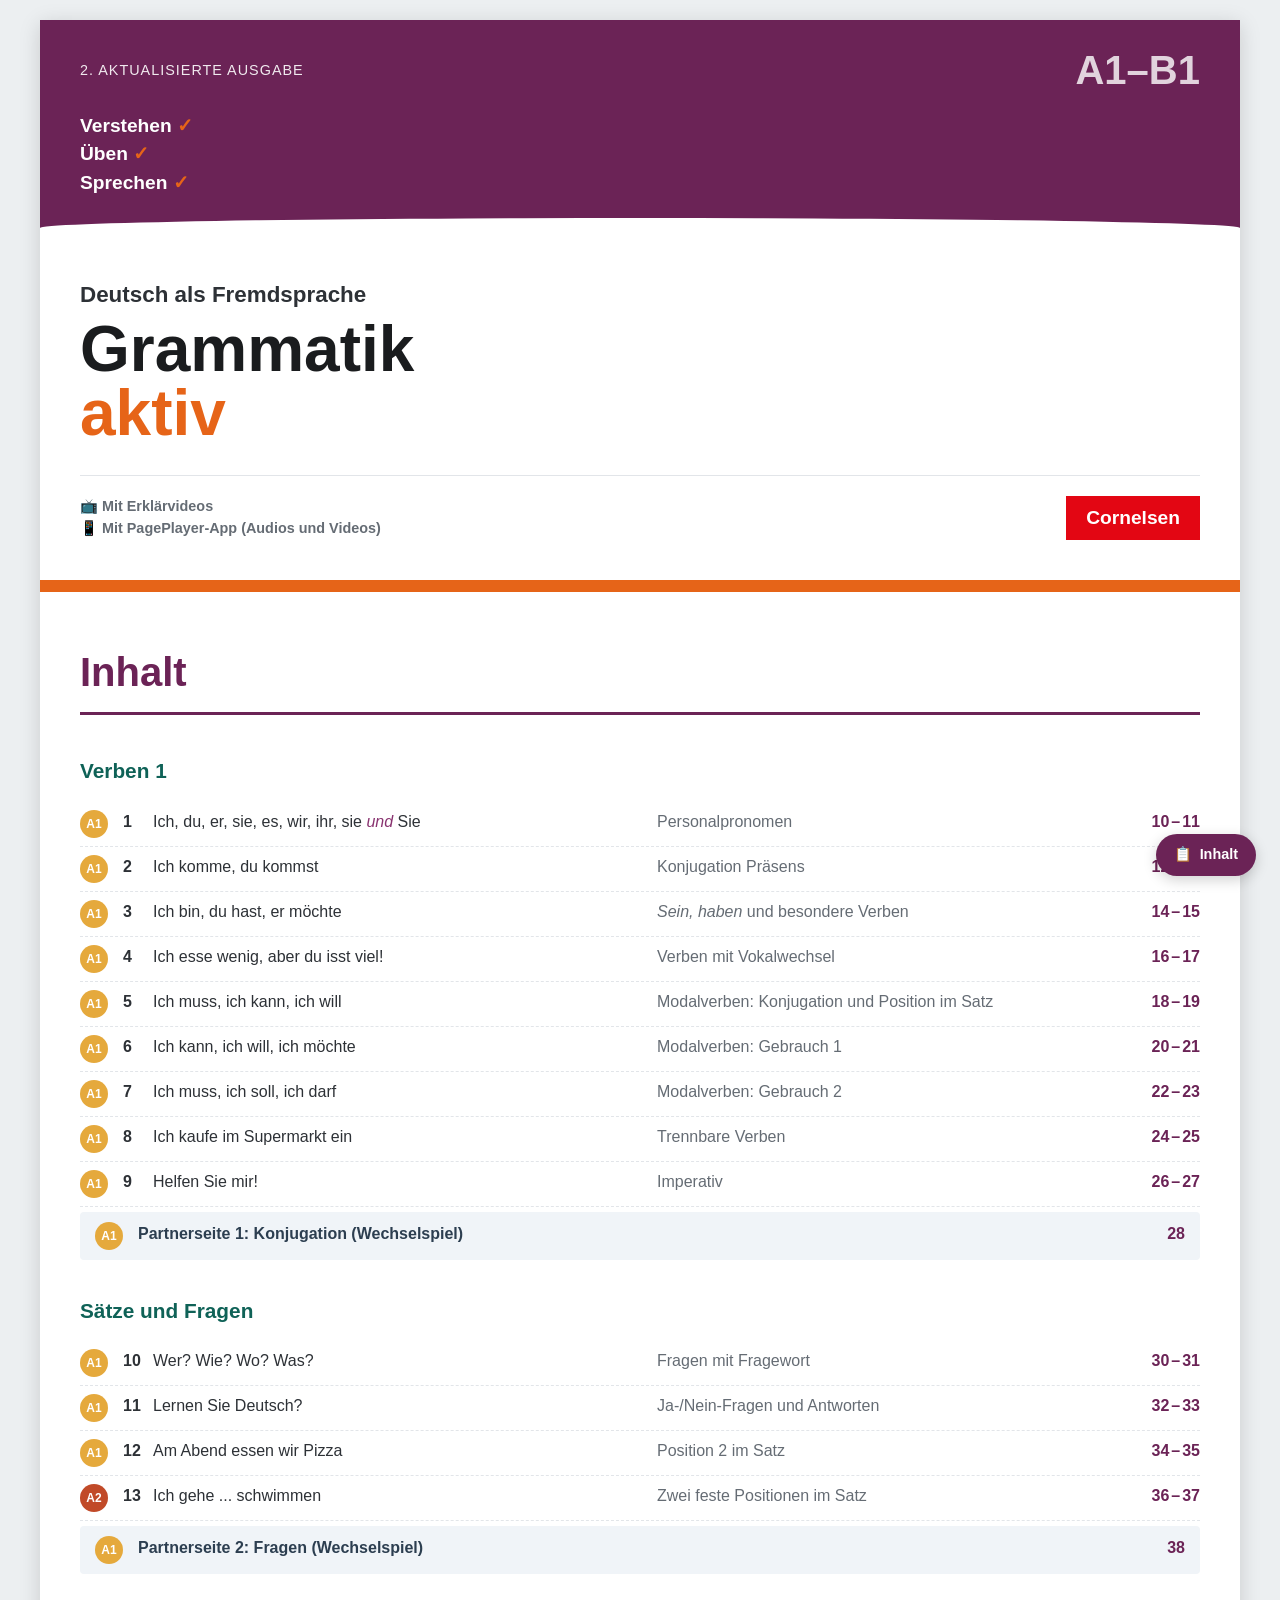
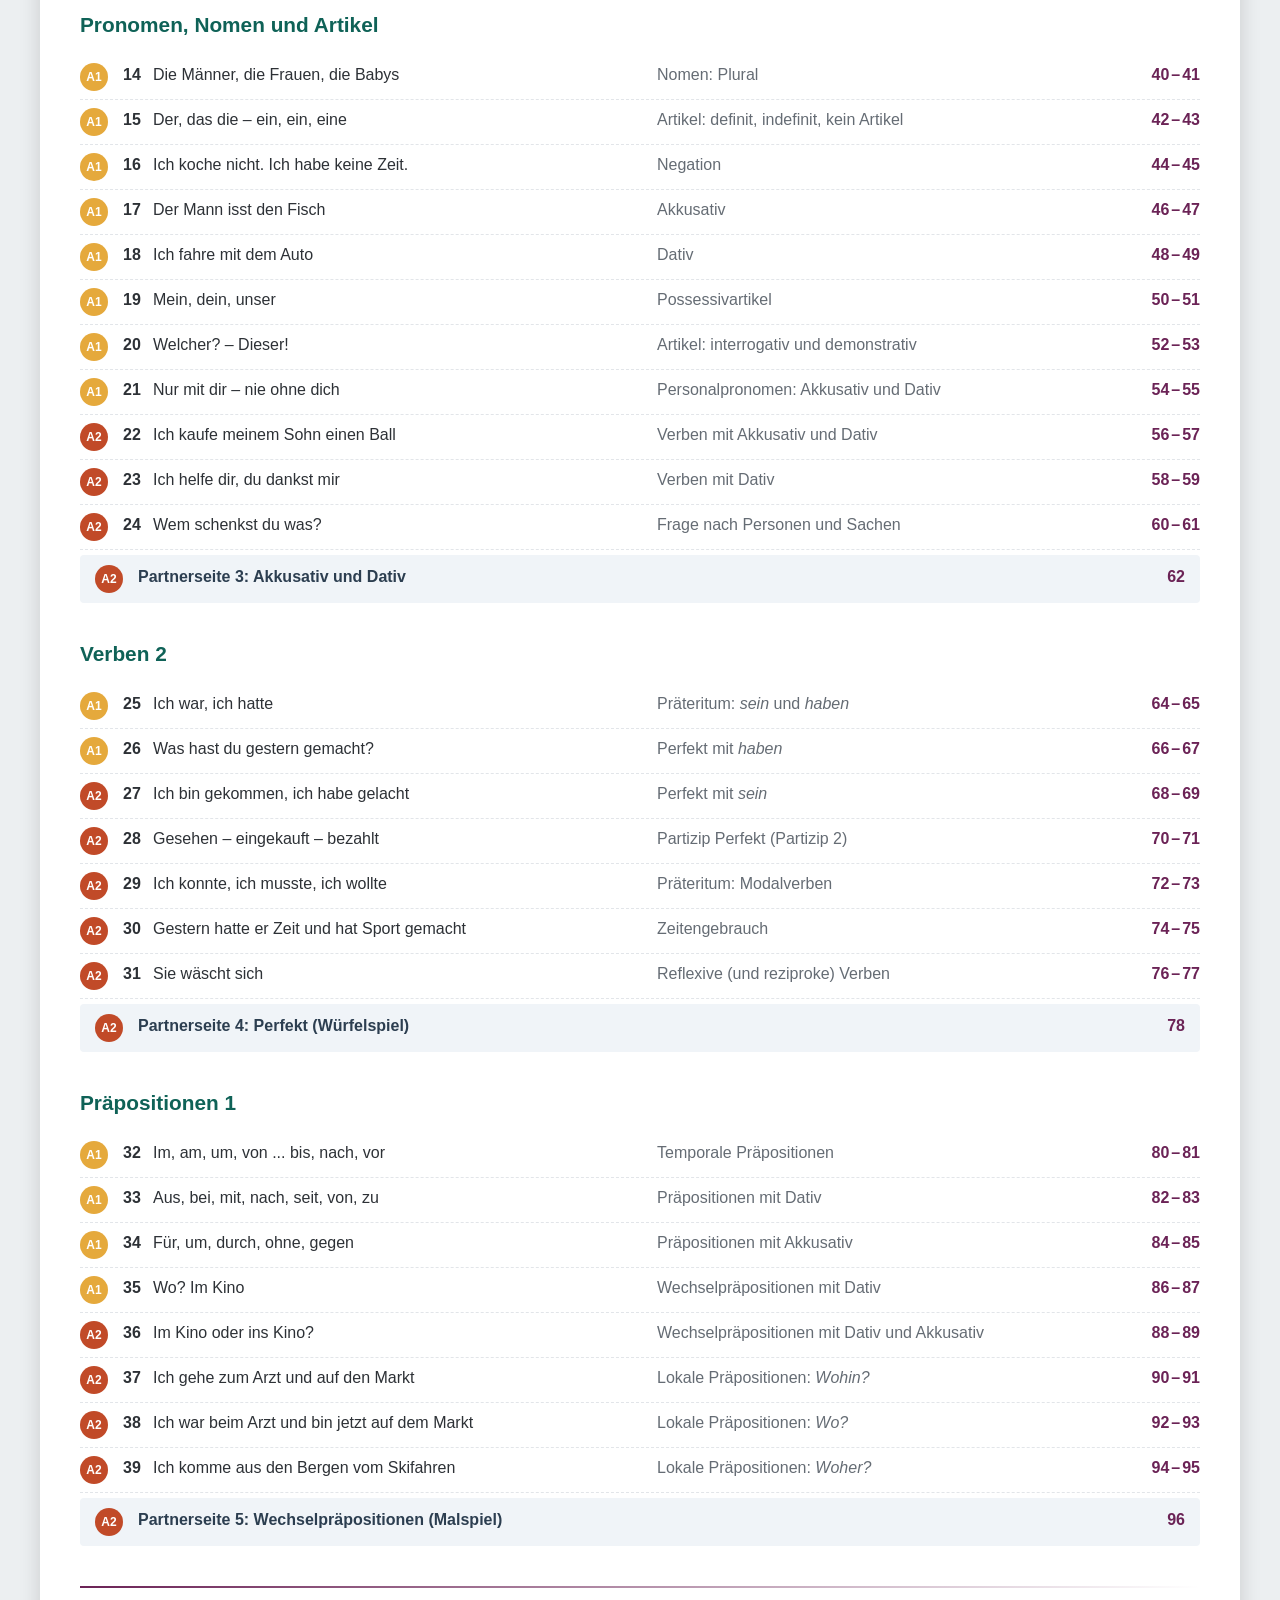
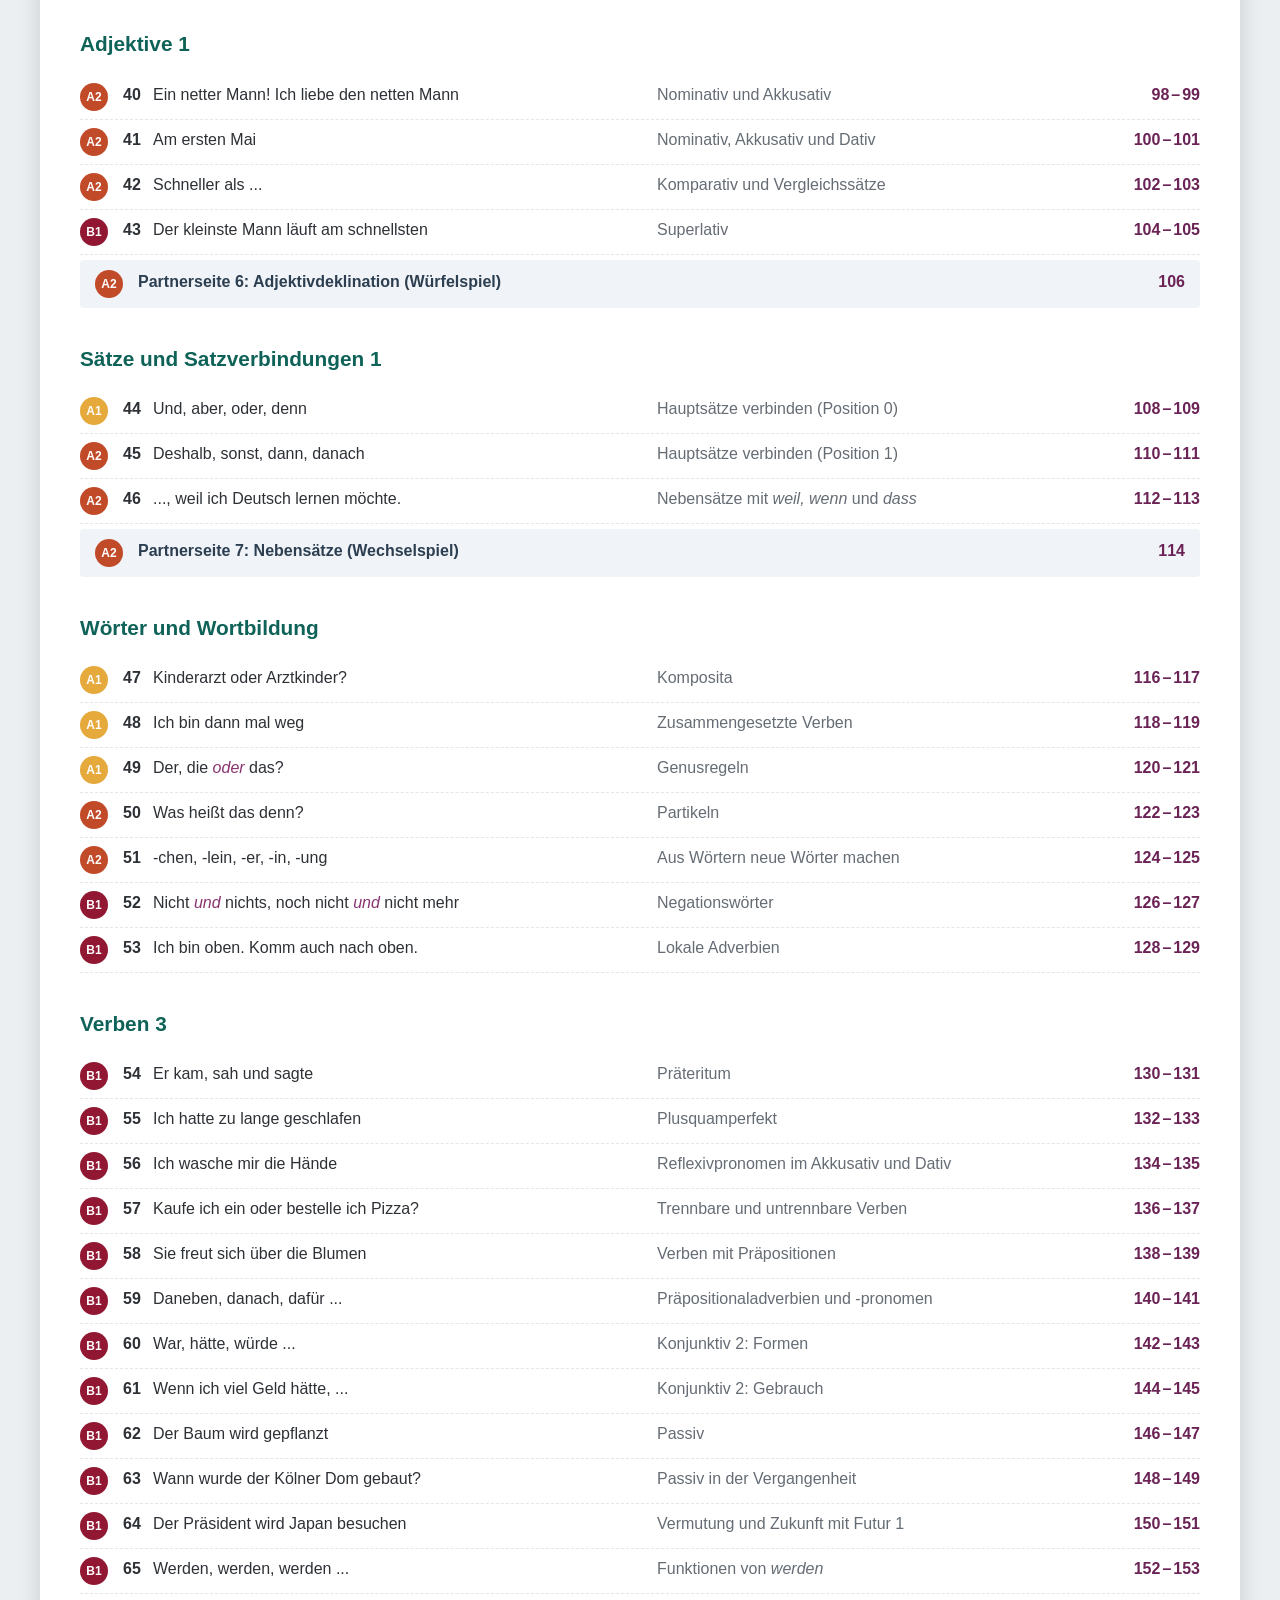
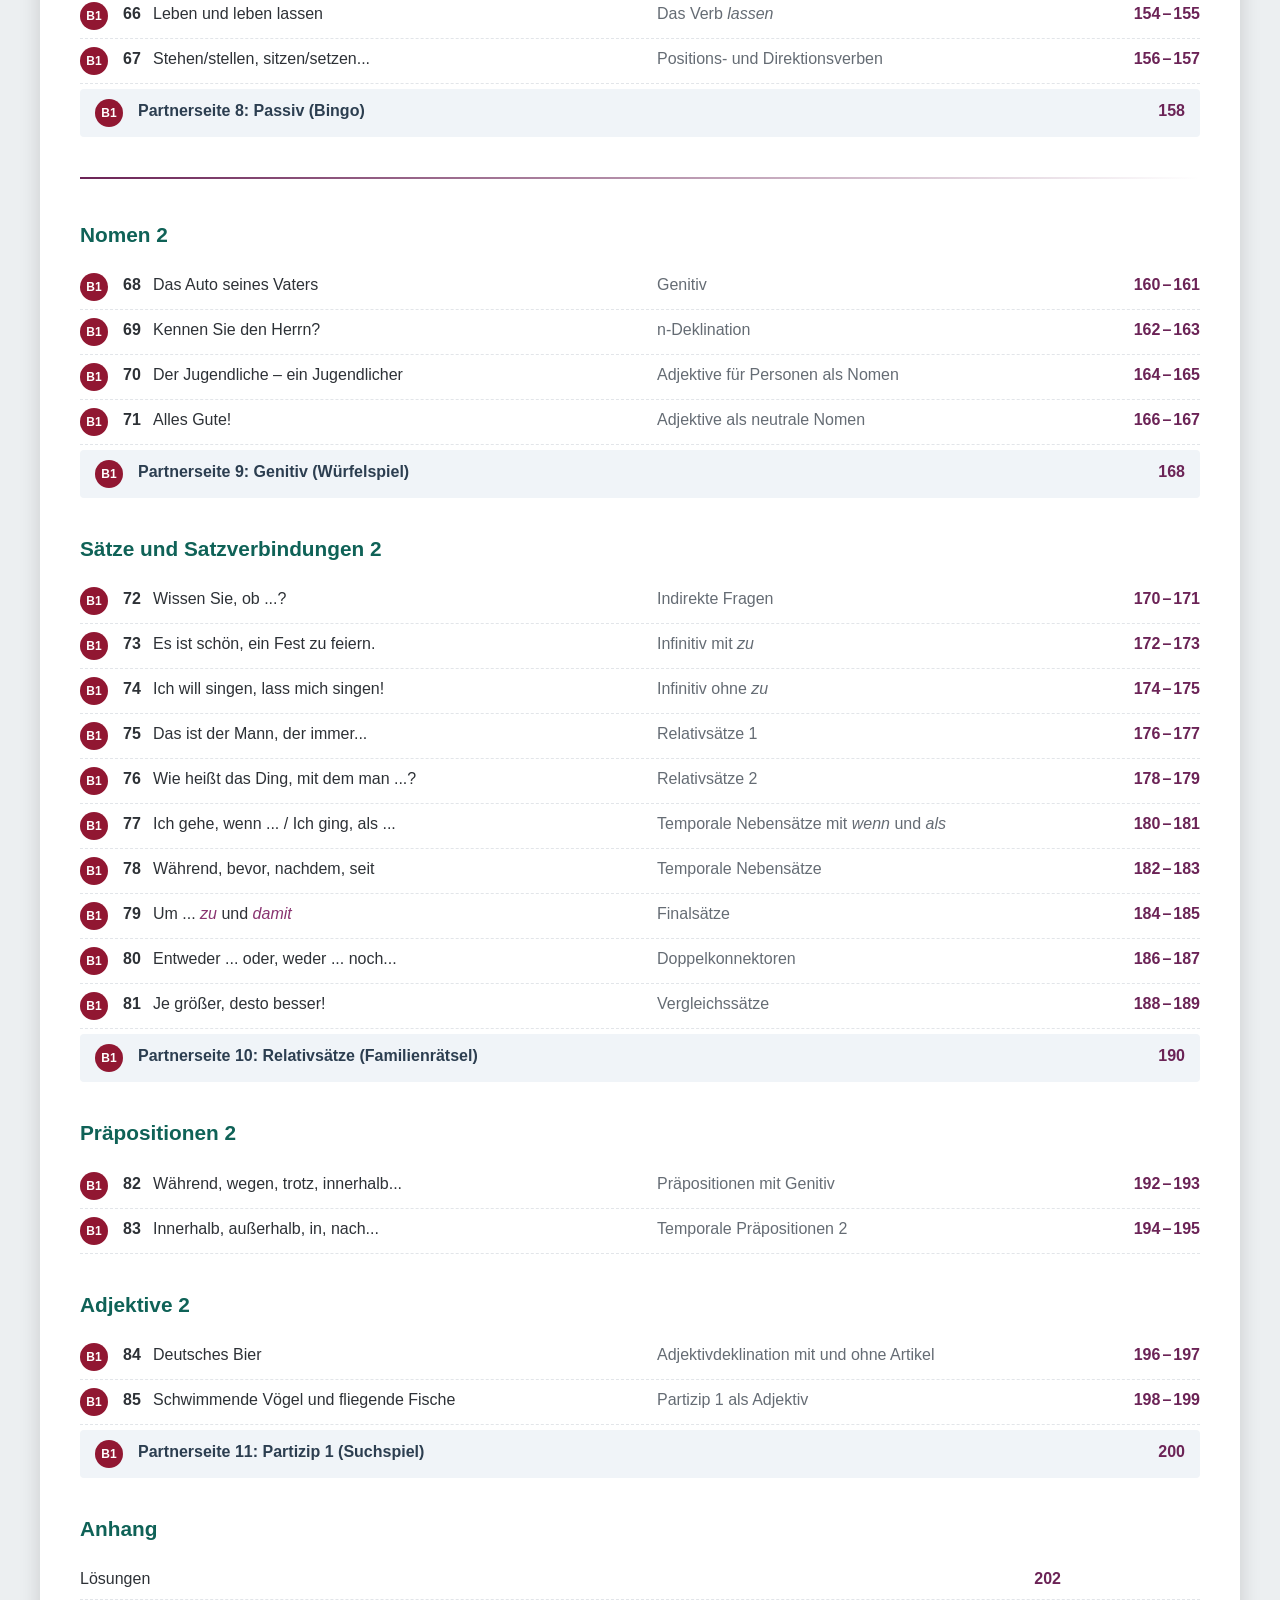
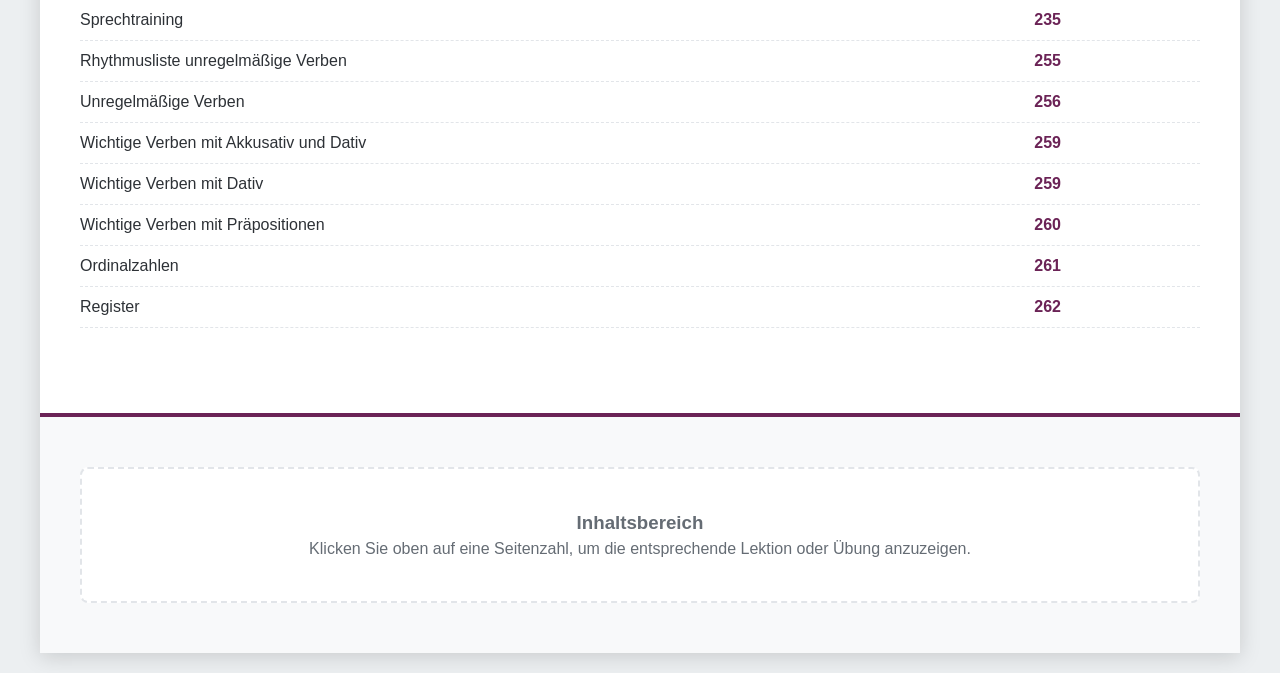
==== commit 0565af0b: "Update index.html" ====
--- a/index.html
+++ b/index.html
@@ -4,523 +4,11 @@
     <meta charset="UTF-8">
     <meta name="viewport" content="width=device-width, initial-scale=1.0">
     <title>Grammatik aktiv | A1-B1 Übungsbuch</title>
-    <style>
-        :root {
-            --brand-plum: #6B2356;
-            --brand-plum-light: #893370;
-            --brand-orange: #E66418;
-            --brand-orange-light: #FCEFE7;
-            --bg-light: #F8F9FA;
-            --text-dark: #2D3136;
-            --text-muted: #656C74;
-            --border-color: #E2E5E9;
-            
-            /* Level Badge Colors */
-            --badge-a1: #E5A93C;
-            --badge-a2: #C14A28;
-            --badge-b1: #911732;
-
-            /* Content Specific colors */
-            --pos-0-bg: #E3F2FD;
-            --pos-0-border: #1E88E5;
-            --exercise-blue: #0288D1;
-        }
-
-        * {
-            box-sizing: border-box;
-            margin: 0;
-            padding: 0;
-        }
-
-        body {
-            font-family: -apple-system, BlinkMacSystemFont, "Segoe UI", Roboto, Helvetica, Arial, sans-serif;
-            background-color: #ECEFF1;
-            color: var(--text-dark);
-            line-height: 1.5;
-        }
-
-        .app-container {
-            max-width: 1200px;
-            margin: 20px auto;
-            background-color: #FFFFFF;
-            box-shadow: 0 4px 20px rgba(0,0,0,0.15);
-            min-height: 100vh;
-            display: flex;
-            flex-direction: column;
-            position: relative;
-        }
-
-        /* --- BOOK COVER COMPONENT --- */
-        .book-cover {
-            background-color: var(--brand-plum);
-            color: #FFFFFF;
-            padding: 40px;
-            position: relative;
-            overflow: hidden;
-            border-bottom: 12px solid var(--brand-orange);
-        }
-
-        .cover-badge-top {
-            position: absolute;
-            top: 20px;
-            right: 40px;
-            font-size: 2.5rem;
-            font-weight: 800;
-            opacity: 0.8;
-        }
-
-        .cover-edition {
-            font-size: 0.9rem;
-            text-transform: uppercase;
-            letter-spacing: 1px;
-            margin-bottom: 30px;
-            opacity: 0.9;
-        }
-
-        .cover-pillars {
-            margin-bottom: 40px;
-            font-size: 1.2rem;
-            font-weight: bold;
-        }
-        .cover-pillars div::after {
-            content: " ✓";
-            color: var(--brand-orange);
-        }
-
-        .cover-main-titles {
-            background-color: #FFFFFF;
-            color: var(--text-dark);
-            margin: 0 -40px -40px -40px;
-            padding: 40px;
-            position: relative;
-        }
-
-        .cover-main-titles::before {
-            content: "";
-            position: absolute;
-            top: -20px;
-            left: 0;
-            right: 0;
-            height: 20px;
-            background: #FFFFFF;
-            border-radius: 100% 100% 0 0;
-        }
-
-        .subtitle-lang {
-            font-size: 1.4rem;
-            color: var(--text-dark);
-            font-weight: 600;
-            margin-bottom: 5px;
-        }
-
-        .main-title-grammatik {
-            font-size: 4rem;
-            font-weight: 800;
-            line-height: 1;
-            color: #1A1C1E;
-        }
-
-        .main-title-aktiv {
-            font-size: 4rem;
-            font-weight: 800;
-            line-height: 1;
-            color: var(--brand-orange);
-            margin-bottom: 30px;
-        }
-
-        .cover-footer {
-            display: flex;
-            justify-content: space-between;
-            align-items: center;
-            border-top: 1px solid var(--border-color);
-            padding-top: 20px;
-        }
-
-        .brand-logo {
-            background-color: #E30613;
-            color: #FFFFFF;
-            padding: 8px 20px;
-            font-weight: bold;
-            font-size: 1.2rem;
-            display: inline-block;
-        }
-
-        /* --- TABLE OF CONTENTS COMPONENT --- */
-        .toc-container {
-            padding: 50px 40px;
-        }
-
-        .toc-title {
-            font-size: 2.5rem;
-            color: var(--brand-plum);
-            margin-bottom: 40px;
-            border-bottom: 3px solid var(--brand-plum);
-            padding-bottom: 10px;
-        }
-
-        .toc-section {
-            margin-bottom: 35px;
-        }
-
-        .toc-section-title {
-            font-size: 1.3rem;
-            color: #0F6257;
-            margin-bottom: 15px;
-            font-weight: 700;
-        }
-
-        .toc-list {
-            list-style: none;
-        }
-
-        .toc-item {
-            display: flex;
-            align-items: baseline;
-            padding: 8px 0;
-            border-bottom: 1px dashed var(--border-color);
-            transition: background-color 0.2s ease;
-        }
-
-        .toc-item:hover {
-            background-color: var(--bg-light);
-        }
-
-        .level-badge {
-            display: inline-block;
-            width: 28px;
-            height: 28px;
-            border-radius: 50%;
-            color: #FFFFFF;
-            text-align: center;
-            font-size: 0.75rem;
-            font-weight: bold;
-            line-height: 28px;
-            margin-right: 15px;
-            flex-shrink: 0;
-            align-self: center;
-        }
-
-        .badge-a1 { background-color: var(--badge-a1); }
-        .badge-a2 { background-color: var(--badge-a2); }
-        .badge-b1 { background-color: var(--badge-b1); }
-
-        .chapter-num {
-            font-weight: 700;
-            width: 30px;
-            flex-shrink: 0;
-        }
-
-        .chapter-example {
-            font-weight: 500;
-            padding-right: 20px;
-            flex-grow: 0;
-            width: 45%;
-        }
-
-        .chapter-example em {
-            font-style: italic;
-            color: var(--brand-plum-light);
-        }
-
-        .chapter-topic {
-            color: var(--text-muted);
-            flex-grow: 1;
-            padding-right: 15px;
-        }
-
-        .page-link-group {
-            display: flex;
-            gap: 2px;
-            font-weight: bold;
-            color: var(--brand-plum);
-            width: 85px;
-            justify-content: flex-end;
-            flex-shrink: 0;
-        }
-
-        .page-link {
-            color: var(--brand-plum);
-            text-decoration: none;
-            transition: color 0.2s ease;
-        }
-
-        .page-link:hover {
-            color: var(--brand-orange);
-            text-decoration: underline;
-        }
-
-        .partner-item {
-            background-color: #F0F4F8;
-            border-bottom: none;
-            border-radius: 4px;
-            margin: 5px 0;
-            padding: 10px 15px;
-        }
-        
-        .partner-title {
-            font-weight: bold;
-            color: #2C3E50;
-            flex-grow: 1;
-        }
-
-        .divider-line {
-            height: 2px;
-            background: linear-gradient(to right, var(--brand-plum), transparent);
-            margin: 40px 0;
-            border: none;
-        }
-
-        /* --- CONTENT SECTION CONTAINER --- */
-        .content-workspace {
-            background-color: var(--bg-light);
-            border-top: 4px solid var(--brand-plum);
-            padding: 50px 40px;
-        }
-
-        .placeholder-box {
-            background: white;
-            border: 2px dashed var(--border-color);
-            border-radius: 8px;
-            padding: 40px;
-            text-align: center;
-            color: var(--text-muted);
-        }
-
-        /* --- BOOK PAGE PARSING & INTERFACE LAYOUTS --- */
-        .page-render-container {
-            background-color: #FFFFFF;
-            padding: 40px;
-            border-radius: 4px;
-            box-shadow: 0 2px 10px rgba(0,0,0,0.05);
-        }
-
-        .page-header-meta {
-            display: flex;
-            justify-content: space-between;
-            align-items: center;
-            border-bottom: 2px solid var(--text-dark);
-            padding-bottom: 10px;
-            margin-bottom: 25px;
-        }
-
-        .page-title-main {
-            font-size: 1.8rem;
-            font-weight: 800;
-        }
-
-        .page-title-main span {
-            color: var(--brand-orange);
-        }
-
-        .grid-syntax-table {
-            display: grid;
-            grid-template-columns: 1.5fr 1fr 2fr;
-            gap: 1px;
-            background-color: var(--border-color);
-            margin: 20px 0;
-            border: 1px solid var(--border-color);
-        }
-
-        .grid-cell {
-            background-color: #FFFFFF;
-            padding: 10px 12px;
-            font-size: 0.95rem;
-        }
-
-        .grid-header {
-            background-color: #F1F3F5;
-            font-weight: bold;
-            color: var(--text-dark);
-        }
-
-        .grid-cell-pos0 {
-            background-color: var(--pos-0-bg);
-            border-left: 3px solid var(--pos-0-border);
-            font-weight: bold;
-            color: #0D47A1;
-        }
-
-        .conceptual-matrix {
-            display: grid;
-            grid-template-columns: repeat(2, 1fr);
-            gap: 20px;
-            margin-top: 25px;
-        }
-
-        .matrix-card {
-            border: 1px solid var(--border-color);
-            border-radius: 6px;
-            padding: 15px;
-        }
-
-        .matrix-card h4 {
-            color: var(--brand-plum);
-            margin-bottom: 8px;
-            border-bottom: 2px solid var(--brand-orange-light);
-            padding-bottom: 4px;
-        }
-
-        /* Exercise layout engine */
-        .exercise-headline {
-            display: flex;
-            align-items: center;
-            margin-top: 35px;
-            margin-bottom: 18px;
-            color: var(--text-dark);
-            font-weight: bold;
-            font-size: 1.1rem;
-        }
-        
-        .exercise-headline strong {
-            color: #C62828;
-            margin-right: 5px;
-        }
-
-        .exercise-num-badge {
-            background-color: #2D3136;
-            color: white;
-            width: 26px;
-            height: 26px;
-            border-radius: 50%;
-            display: inline-block;
-            text-align: center;
-            line-height: 26px;
-            margin-right: 12px;
-            font-size: 0.9rem;
-            font-weight: bold;
-            flex-shrink: 0;
-        }
-
-        .exercise-sub-instruction {
-            font-size: 0.95rem;
-            color: #C62828;
-            font-weight: 500;
-            margin-top: -12px;
-            margin-bottom: 15px;
-            padding-left: 38px;
-        }
-
-        .exercise-input-line {
-            margin-bottom: 14px;
-            padding-left: 38px;
-            font-size: 1rem;
-            line-height: 1.6;
-        }
-        
-        .exercise-input-line p strong {
-            color: #2D3136;
-            display: block;
-            margin-bottom: 4px;
-        }
-
-        .inline-blank {
-            border: none;
-            border-bottom: 1px solid var(--text-dark);
-            width: 150px;
-            padding: 2px 5px;
-            font-size: 0.95rem;
-            color: #1565C0;
-            font-weight: bold;
-            text-align: center;
-        }
-
-        .inline-blank:focus {
-            outline: none;
-            border-bottom: 2px solid var(--brand-orange);
-            background-color: var(--brand-orange-light);
-        }
-
-        .full-width-blank {
-            width: 100%;
-            margin-top: 6px;
-            border: none;
-            border-bottom: 1px solid var(--text-muted);
-            padding: 6px 4px;
-            font-size: 1rem;
-            color: #1565C0;
-        }
-
-        .full-width-blank:focus {
-            outline: none;
-            border-bottom: 2px solid var(--exercise-blue);
-        }
-
-        .options-bank-box {
-            background-color: #F1F3F5;
-            border: 1px solid var(--border-color);
-            border-radius: 4px;
-            padding: 10px 15px;
-            margin-bottom: 20px;
-            margin-left: 38px;
-            font-style: italic;
-            letter-spacing: 0.5px;
-            color: #495057;
-            display: inline-block;
-        }
-
-        .tip-box-lightbulb {
-            background-color: #FFFDE7;
-            border: 1px solid #FFF59D;
-            border-radius: 6px;
-            padding: 15px;
-            margin: 25px 0 25px 38px;
-            display: flex;
-            gap: 15px;
-            align-items: center;
-            max-width: 320px;
-        }
-
-        .example-hint-tag {
-            background-color: #E8F5E9;
-            color: #2E7D32;
-            padding: 10px 15px;
-            border-radius: 4px;
-            font-size: 0.9rem;
-            font-style: italic;
-            border-left: 4px solid #4CAF50;
-            margin-left: 20px;
-            max-width: 300px;
-        }
-
-        .flex-exercise-row {
-            display: flex;
-            justify-content: space-between;
-            align-items: flex-start;
-            gap: 20px;
-        }
-
-        .flex-exercise-main {
-            flex-grow: 1;
-        }
-
-        /* Navigation buttons layout inside content area */
-        .page-navigation-footer {
-            display: flex;
-            justify-content: space-between;
-            margin-top: 40px;
-            padding-top: 20px;
-            border-top: 1px solid var(--border-color);
-        }
-
-        .nav-btn {
-            padding: 10px 20px;
-            background-color: var(--brand-plum);
-            color: white;
-            text-decoration: none;
-            border-radius: 4px;
-            font-weight: bold;
-            font-size: 0.95rem;
-            transition: background-color 0.2s ease;
-        }
-
-        .nav-btn:hover {
-            background-color: var(--brand-orange);
-        }
-    </style>
+    <link rel="stylesheet" href="style.css">
 </head>
 <body>
 
-<div class="app-container">
+<div id="inhalt" class="app-container">
 
     <header class="book-cover">
         <div class="cover-badge-top">A1–B1</div>
@@ -752,248 +240,14 @@
 
 </div>
 
-<script>
-    // Asset storage database housing production-ready markup trees
-    const pagesData = {
-        "108": `
-            <div class="page-render-container">
-                <div class="page-header-meta">
-                    <div class="page-title-main"><span>A1 | 44</span> Hauptsätze verbinden: <em>und, aber, oder, denn</em></div>
-                    <div style="font-weight: bold; font-size: 1.1rem; color: var(--brand-plum);">Erklärung (S. 108)</div>
-                </div>
-
-                <p>Zwei Hauptsätze können mit den Konjunktionen <strong>und, aber, oder, denn</strong> verbunden werden. Diese Wörter stehen auf <strong>Position 0</strong>. Das bedeutet, sie beeinflussen die Wortstellung im Satz nicht.</p>
-
-                <div class="grid-syntax-table">
-                    <div class="grid-cell grid-header">Hauptsatz 1</div>
-                    <div class="grid-cell grid-header grid-cell-pos0">Position 0</div>
-                    <div class="grid-cell grid-header">Hauptsatz 2 (Position 1 - Position 2...)</div>
-
-                    <div class="grid-cell">Heute habe ich keine Zeit,</div>
-                    <div class="grid-cell grid-cell-pos0">aber</div>
-                    <div class="grid-cell">wir können morgen ins Kino gehen.</div>
-
-                    <div class="grid-cell">Ich möchte morgen ins Kino gehen,</div>
-                    <div class="grid-cell grid-cell-pos0">denn</div>
-                    <div class="grid-cell">da läuft ein guter Film.</div>
-
-                    <div class="grid-cell">Ich möchte mit dir essen gehen</div>
-                    <div class="grid-cell grid-cell-pos0">und</div>
-                    <div class="grid-cell">(ich möchte mit dir) einen Film sehen.</div>
-
-                    <div class="grid-cell">Möchtest du lieber ins Kino (gehen)</div>
-                    <div class="grid-cell grid-cell-pos0">oder</div>
-                    <div class="grid-cell">(möchtest du lieber) ins Theater gehen?</div>
-                </div>
-
-                <p style="font-size: 0.95rem; margin: 15px 0; color: var(--text-dark);">
-                    Bei <em>und, oder</em> und <em>aber</em> kann man doppelte Satzteile weglassen:<br>
-                    <span style="font-style: italic; color: var(--text-muted);">Ich möchte mit dir essen gehen und (ich möchte mit dir) einen Film sehen.</span>
-                </p>
-
-                <div class="grid-syntax-table" style="grid-template-columns: 1fr 1.5fr 3fr; margin-top: 20px;">
-                    <div class="grid-cell" style="font-weight:bold; color:#C62828;">aber</div><div class="grid-cell" style="font-weight:500;">Kontrast</div><div class="grid-cell">Wir haben kein Auto, <strong>aber</strong> wir haben zwei Fahrräder.</div>
-                    <div class="grid-cell" style="font-weight:bold; color:#C62828;">denn</div><div class="grid-cell" style="font-weight:500;">Grund</div><div class="grid-cell">Wir haben zwei Fahrräder, <strong>denn</strong> wir fahren gerne Fahrrad.</div>
-                    <div class="grid-cell" style="font-weight:bold; color:#C62828;">und</div><div class="grid-cell" style="font-weight:500;">Addition</div><div class="grid-cell">Ich habe ein Rennrad <strong>und</strong> mein Mann hat ein Mountainbike.</div>
-                    <div class="grid-cell" style="font-weight:bold; color:#C62828;">oder</div><div class="grid-cell" style="font-weight:500;">Alternative</div><div class="grid-cell">Möchtest du mein Rennrad <strong>oder</strong> willst du dein Mountainbike?</div>
-                </div>
-
-                <div class="exercise-headline"><strong>1</strong> ESSEN. Ergänzen Sie die Konjunktionen.</div>
-                <div class="options-bank-box">aber • aber • und • und • denn • oder</div>
-
-                <div class="exercise-input-line">1. Ich esse viel Gemüse, <input type="text" class="inline-blank"> ich möchte gesund leben.</div>
-                <div class="exercise-input-line">2. Ich möchte schlank sein, <input type="text" class="inline-blank"> ich habe große Lust zu essen.</div>
-                <div class="exercise-input-line">3. Ich liebe Schokolade <input type="text" class="inline-blank"> ich esse auch sehr gerne Eis.</div>
-                <div class="exercise-input-line">4. Ich mache eine Obstdiät <input type="text" class="inline-blank"> ich mache eine Eierdiät.</div>
-                <div class="exercise-input-line">5. Ich esse kein Fleisch, <input type="text" class="inline-blank"> ich esse manchmal Fisch.</div>
-                <div class="exercise-input-line">6. Essen ist wichtig für mich <input type="text" class="inline-blank"> es macht Spaß.</div>
-
-                <div class="exercise-headline"><strong>2</strong> DAS WOCHENENDE. Schreiben Sie Sätze.</div>
-                <div class="exercise-input-line">
-                    <p>1. Am Samstag geht Lisa einkaufen • und • besucht • sie • am Sonntag • ihre Freunde • .</p>
-                    <input type="text" class="full-width-blank" value="Am Samstag geht Lisa einkaufen und am Sonntag besucht sie ihre Freunde.">
-                </div>
-                <div class="exercise-input-line">
-                    <p>2. Sie geht mit ihren Freunden in den Park • sehen • sie • einen Film im Kino • oder • .</p>
-                    <input type="text" class="full-width-blank" placeholder="Schreiben Sie den Satz...">
-                </div>
-                <div class="exercise-input-line">
-                    <p>3. Am Samstag scheint die Sonne • am Sonntag • aber • es • regnet • .</p>
-                    <input type="text" class="full-width-blank" placeholder="Schreiben Sie den Satz...">
-                </div>
-                <div class="exercise-input-line">
-                    <p>4. An diesem Sonntag gehen sie ins Kino • schlecht • denn • ist • das Wetter • .</p>
-                    <input type="text" class="full-width-blank" placeholder="Schreiben Sie den Satz...">
-                </div>
-                <div class="exercise-input-line">
-                    <p>5. Der Film gefällt ihnen nicht, das Popcorn • gut • schmeckt • aber • .</p>
-                    <input type="text" class="full-width-blank" placeholder="Schreiben Sie den Satz...">
-                </div>
-                <div class="exercise-input-line">
-                    <p>6. Nach dem Kino gehen sie in einen Club, müde • noch nicht • denn • sie • sind • .</p>
-                    <input type="text" class="full-width-blank" placeholder="Schreiben Sie den Satz...">
-                </div>
-
-                <div class="page-navigation-footer">
-                    <div></div>
-                    <a href="#page-109" class="nav-btn">Weiter zu Übungen S. 109 &rarr;</a>
-                </div>
-            </div>
-        `,
-        "109": `
-            <div class="page-render-container">
-                <div class="page-header-meta">
-                    <div class="page-title-main"><span>A1 | 44</span> Übungen (S. 109)</div>
-                    <div style="font-weight: bold; font-size: 1.1rem; color: var(--exercise-blue);">Übungsbuch</div>
-                </div>
-
-                <div class="exercise-headline"><strong>3</strong> STÄDTE IN DEUTSCHLAND. Ergänzen Sie die Konjunktionen.</div>
-                <div class="options-bank-box">aber • und • denn • oder • denn • und</div>
-                
-                <div class="exercise-input-line">1. Frankfurt ist nicht so groß wie Berlin, <input type="text" class="inline-blank"> Frankfurt hat einen größeren Flughafen.</div>
-                <div class="exercise-input-line">2. Berlin hat die meisten Museen <input type="text" class="inline-blank"> die meisten Theater.</div>
-                <div class="exercise-input-line">3. Viele Leute wollen in Berlin arbeiten <input type="text" class="inline-blank"> viele Touristen kommen nach Berlin.</div>
-                <div class="exercise-input-line">4. Viele Leute kommen nach Berlin, <input type="text" class="inline-blank"> Berlin ist die Hauptstadt von Deutschland.</div>
-                <div class="exercise-input-line">5. Morgens um 5 Uhr können Sie in Hamburg noch auf die Reeperbahn gehen <input type="text" class="inline-blank"> Sie besuchen den Fischmarkt.</div>
-                <div class="exercise-input-line">6. Ich wohne gerne in München, <input type="text" class="inline-blank"> dort kann ich im Winter in die Alpen zum Skifahren.</div>
-
-                <div class="exercise-headline"><strong>4</strong> Verbinden Sie die Sätze mit <em>und</em>. Was kann man weglassen?</div>
-                <div class="exercise-sub-instruction">(Manchmal kann man nichts weglassen!)</div>
-                
-                <div class="flex-exercise-row">
-                    <div class="flex-exercise-main">
-                        <div class="exercise-input-line">
-                            <p>1. Ich gehe gerne ins Kino. Ich gehe gerne ins Theater.</p>
-                            <input type="text" class="full-width-blank" value="Ich gehe gerne ins Kino und (ich gehe gerne) ins Theater.">
-                        </div>
-                        <div class="exercise-input-line">
-                            <p>2. Er kauft ein neues Handy. Er kauft einen neuen Laptop.</p>
-                            <input type="text" class="full-width-blank" placeholder="Antwort schreiben...">
-                        </div>
-                        <div class="exercise-input-line">
-                            <p>3. Sie geht heute schwimmen. Sie spielt heute Tennis.</p>
-                            <input type="text" class="full-width-blank" placeholder="Antwort schreiben...">
-                        </div>
-                        <div class="exercise-input-line">
-                            <p>4. Mein Bruder mag gerne Jazzmusik. Ich mag gerne klassische Musik.</p>
-                            <input type="text" class="full-width-blank" placeholder="Antwort schreiben...">
-                        </div>
-                        <div class="exercise-input-line">
-                            <p>5. Wir wollen zusammen für die Prüfung lernen. Wir wollen zusammen in Urlaub fahren.</p>
-                            <input type="text" class="full-width-blank" placeholder="Antwort schreiben...">
-                        </div>
-                    </div>
-                    <div class="example-hint-tag">
-                        <strong>Beispiel 1:</strong><br> Ich gehe gerne ins Kino und (ich gehe gerne) ins Theater.
-                    </div>
-                </div>
-
-                <div class="exercise-headline"><strong>5</strong> Verbinden Sie die Fragen mit <em>oder</em>. Was kann man weglassen?</div>
-                <div class="exercise-sub-instruction">(Manchmal kann man nichts weglassen!)</div>
-
-                <div class="flex-exercise-row">
-                    <div class="flex-exercise-main">
-                        <div class="exercise-input-line">
-                            <p>1. Gehen Sie am Samstagabend ins Kino? Gehen Sie am Samstagabend ins Theater?</p>
-                            <input type="text" class="full-width-blank" value="Gehen Sie am Samstagabend ins Kino oder (gehen Sie am Samstagabend) ins Theater?">
-                        </div>
-                        <div class="exercise-input-line">
-                            <p>2. Essen Sie gerne Schokolade? Essen Sie lieber Pizza?</p>
-                            <input type="text" class="full-width-blank" placeholder="Antwort schreiben...">
-                        </div>
-                        <div class="exercise-input-line">
-                            <p>3. Möchten Sie einen Kaffee? Möchten Sie einen Tee?</p>
-                            <input type="text" class="full-width-blank" placeholder="Antwort schreiben...">
-                        </div>
-                        <div class="exercise-input-line">
-                            <p>4. Möchten Sie den Kaffee mit Zucker? Möchten Sie den Kaffee ohne Zucker?</p>
-                            <input type="text" class="full-width-blank" placeholder="Antwort schreiben...">
-                        </div>
-                        <div class="exercise-input-line">
-                            <p>5. Soll ich das Fenster aufmachen? Ist es Ihnen zu kalt?</p>
-                            <input type="text" class="full-width-blank" placeholder="Antwort schreiben...">
-                        </div>
-                    </div>
-                    <div class="example-hint-tag">
-                        <strong>Beispiel 1:</strong><br> Gehen Sie am Samstagabend ins Kino oder (gehen Sie am Samstagabend) ins Theater?
-                    </div>
-                </div>
-
-                <div class="exercise-headline"><strong>6</strong> SHOPPING. Schreiben Sie den Text neu. Verbinden Sie die Sätze mit <em>denn, und, oder, aber</em>.</div>
-                
-                <div class="flex-exercise-row">
-                    <div class="flex-exercise-main">
-                        <div class="exercise-input-line">
-                            <p>1. Ich gehe in die Stadt. Ich möchte einkaufen.</p>
-                            <input type="text" class="full-width-blank" placeholder="Satz verbinden...">
-                        </div>
-                        <div class="exercise-input-line">
-                            <p>2. Ich möchte eine Hose kaufen. Ich möchte eine Bluse kaufen.</p>
-                            <input type="text" class="full-width-blank" placeholder="Satz verbinden...">
-                        </div>
-                        <div class="exercise-input-line">
-                            <p>3. Die rote Bluse ist sehr schön. Sie ist zu teuer.</p>
-                            <input type="text" class="full-width-blank" placeholder="Satz verbinden...">
-                        </div>
-                        <div class="exercise-input-line">
-                            <p>4. Soll ich die blaue nehmen? Soll ich die grüne nehmen?</p>
-                            <input type="text" class="full-width-blank" placeholder="Satz verbinden...">
-                        </div>
-                        <div class="exercise-input-line">
-                            <p>5. Mir gefällt die blaue. Mir gefällt die grüne.</p>
-                            <input type="text" class="full-width-blank" placeholder="Satz verbinden...">
-                        </div>
-                        <div class="exercise-input-line">
-                            <p>6. Leider kann ich nur eine Bluse kaufen. Ich habe nicht so viel Geld dabei.</p>
-                            <input type="text" class="full-width-blank" placeholder="Satz verbinden...">
-                        </div>
-                    </div>
-                    
-                    <div class="tip-box-lightbulb">
-                        <div style="font-size: 1.5rem;">💡</div>
-                        <div>
-                            <strong>Immer Position 0</strong><br>
-                            aber – und – denn – oder<br>
-                            <strong>&rarr; AUDO</strong>
-                        </div>
-                    </div>
-                </div>
-
-                <div class="page-navigation-footer">
-                    <a href="#page-108" class="nav-btn">&larr; Zurück zur Erklärung S. 108</a>
-                    <div></div>
-                </div>
-            </div>
-        `
-    };
-
-    // Client router logic mapping URL state hashes to page templates
-    window.addEventListener('hashchange', () => {
-        const hash = window.location.hash;
-        const workspace = document.getElementById('content-display');
-        
-        if (hash.startsWith('#page-')) {
-            const pageNum = hash.replace('#page-', '');
-            
-            if (pagesData[pageNum]) {
-                workspace.innerHTML = pagesData[pageNum];
-            } else {
-                workspace.innerHTML = `
-                    <div class="placeholder-box">
-                        <h3>Seite ${pageNum}</h3>
-                        <p style="color: var(--brand-orange); font-weight: bold;">Strukturelles Modul bereit</p>
-                        <p style="font-size: 0.9rem; margin-top: 10px;">Der Daten-Spread für diese Seite ist im Router registriert. Reichen Sie die Grafik-Scans ein, um die Live-DOM-Inhalte einzuhängen.</p>
-                    </div>
-                `;
-            }
-            workspace.scrollIntoView({ behavior: 'smooth' });
-        }
-    });
-
-    if (window.location.hash) {
-        window.dispatchEvent(new Event('hashchange'));
-    }
-</script>
-
+<!-- <script src="app.js"></script> -->
+<script type="module" src="app.js"></script>
+    
+<a href="#inhalt" class="macro-toc-trigger" aria-label="Zurück zum Inhaltsverzeichnis">
+        <span class="toc-icon">📋</span>
+        <span class="toc-text">Inhalt</span>
+</a>
+    
 </body>
+    
 </html>
--- a/style.css
+++ b/style.css
@@ -0,0 +1,566 @@
+:root {
+    --brand-plum: #6B2356;
+    --brand-plum-light: #893370;
+    --brand-orange: #E66418;
+    --brand-orange-light: #FCEFE7;
+    --bg-light: #F8F9FA;
+    --text-dark: #2D3136;
+    --text-muted: #656C74;
+    --border-color: #E2E5E9;
+    
+    /* Level Badge Colors */
+    --badge-a1: #E5A93C;
+    --badge-a2: #C14A28;
+    --badge-b1: #911732;
+
+    /* Content Specific colors */
+    --pos-0-bg: #E3F2FD;
+    --pos-0-border: #1E88E5;
+    --exercise-blue: #0288D1;
+}
+
+* {
+    box-sizing: border-box;
+    margin: 0;
+    padding: 0;
+}
+
+body {
+    font-family: -apple-system, BlinkMacSystemFont, "Segoe UI", Roboto, Helvetica, Arial, sans-serif;
+    background-color: #ECEFF1;
+    color: var(--text-dark);
+    line-height: 1.5;
+}
+
+.app-container {
+    max-width: 1200px;
+    margin: 20px auto;
+    background-color: #FFFFFF;
+    box-shadow: 0 4px 20px rgba(0,0,0,0.15);
+    min-height: 100vh;
+    display: flex;
+    flex-direction: column;
+    position: relative;
+}
+
+/* --- BOOK COVER COMPONENT --- */
+.book-cover {
+    background-color: var(--brand-plum);
+    color: #FFFFFF;
+    padding: 40px;
+    position: relative;
+    overflow: hidden;
+    border-bottom: 12px solid var(--brand-orange);
+}
+
+.cover-badge-top {
+    position: absolute;
+    top: 20px;
+    right: 40px;
+    font-size: 2.5rem;
+    font-weight: 800;
+    opacity: 0.8;
+}
+
+.cover-edition {
+    font-size: 0.9rem;
+    text-transform: uppercase;
+    letter-spacing: 1px;
+    margin-bottom: 30px;
+    opacity: 0.9;
+}
+
+.cover-pillars {
+    margin-bottom: 40px;
+    font-size: 1.2rem;
+    font-weight: bold;
+}
+.cover-pillars div::after {
+    content: " ✓";
+    color: var(--brand-orange);
+}
+
+.cover-main-titles {
+    background-color: #FFFFFF;
+    color: var(--text-dark);
+    margin: 0 -40px -40px -40px;
+    padding: 40px;
+    position: relative;
+}
+
+.cover-main-titles::before {
+    content: "";
+    position: absolute;
+    top: -20px;
+    left: 0;
+    right: 0;
+    height: 20px;
+    background: #FFFFFF;
+    border-radius: 100% 100% 0 0;
+}
+
+.subtitle-lang {
+    font-size: 1.4rem;
+    color: var(--text-dark);
+    font-weight: 600;
+    margin-bottom: 5px;
+}
+
+.main-title-grammatik {
+    font-size: 4rem;
+    font-weight: 800;
+    line-height: 1;
+    color: #1A1C1E;
+}
+
+.main-title-aktiv {
+    font-size: 4rem;
+    font-weight: 800;
+    line-height: 1;
+    color: var(--brand-orange);
+    margin-bottom: 30px;
+}
+
+.cover-footer {
+    display: flex;
+    justify-content: space-between;
+    align-items: center;
+    border-top: 1px solid var(--border-color);
+    padding-top: 20px;
+}
+
+.brand-logo {
+    background-color: #E30613;
+    color: #FFFFFF;
+    padding: 8px 20px;
+    font-weight: bold;
+    font-size: 1.2rem;
+    display: inline-block;
+}
+
+/* --- TABLE OF CONTENTS COMPONENT --- */
+.toc-container {
+    padding: 50px 40px;
+}
+
+.toc-title {
+    font-size: 2.5rem;
+    color: var(--brand-plum);
+    margin-bottom: 40px;
+    border-bottom: 3px solid var(--brand-plum);
+    padding-bottom: 10px;
+}
+
+.toc-section {
+    margin-bottom: 35px;
+}
+
+.toc-section-title {
+    font-size: 1.3rem;
+    color: #0F6257;
+    margin-bottom: 15px;
+    font-weight: 700;
+}
+
+.toc-list {
+    list-style: none;
+}
+
+.toc-item {
+    display: flex;
+    align-items: baseline;
+    padding: 8px 0;
+    border-bottom: 1px dashed var(--border-color);
+    transition: background-color 0.2s ease;
+    cursor: pointer;
+}
+
+.toc-item:hover {
+    background-color: var(--bg-light);
+}
+
+.toc-item:hover .chapter-num {
+    color: var(--brand-orange);
+}
+
+.toc-item:hover .chapter-example {
+    color: var(--brand-plum);
+}
+
+.level-badge {
+    display: inline-block;
+    width: 28px;
+    height: 28px;
+    border-radius: 50%;
+    color: #FFFFFF;
+    text-align: center;
+    font-size: 0.75rem;
+    font-weight: bold;
+    line-height: 28px;
+    margin-right: 15px;
+    flex-shrink: 0;
+    align-self: center;
+}
+
+.badge-a1 { background-color: var(--badge-a1); }
+.badge-a2 { background-color: var(--badge-a2); }
+.badge-b1 { background-color: var(--badge-b1); }
+
+.chapter-num {
+    font-weight: 700;
+    width: 30px;
+    flex-shrink: 0;
+}
+
+.chapter-example {
+    font-weight: 500;
+    padding-right: 20px;
+    flex-grow: 0;
+    width: 45%;
+}
+
+.chapter-example em {
+    font-style: italic;
+    color: var(--brand-plum-light);
+}
+
+.chapter-topic {
+    color: var(--text-muted);
+    flex-grow: 1;
+    padding-right: 15px;
+}
+
+.page-link-group {
+    display: flex;
+    gap: 2px;
+    font-weight: bold;
+    color: var(--brand-plum);
+    width: 85px;
+    justify-content: flex-end;
+    flex-shrink: 0;
+}
+
+.page-link {
+    color: var(--brand-plum);
+    text-decoration: none;
+    transition: color 0.2s ease;
+}
+
+.page-link:hover {
+    color: var(--brand-orange);
+    text-decoration: underline;
+}
+
+.partner-item {
+    background-color: #F0F4F8;
+    border-bottom: none;
+    border-radius: 4px;
+    margin: 5px 0;
+    padding: 10px 15px;
+}
+
+.partner-title {
+    font-weight: bold;
+    color: #2C3E50;
+    flex-grow: 1;
+}
+
+.divider-line {
+    height: 2px;
+    background: linear-gradient(to right, var(--brand-plum), transparent);
+    margin: 40px 0;
+    border: none;
+}
+
+/* --- CONTENT SECTION CONTAINER --- */
+.content-workspace {
+    background-color: var(--bg-light);
+    border-top: 4px solid var(--brand-plum);
+    padding: 50px 40px;
+}
+
+.placeholder-box {
+    background: white;
+    border: 2px dashed var(--border-color);
+    border-radius: 8px;
+    padding: 40px;
+    text-align: center;
+    color: var(--text-muted);
+}
+
+/* --- BOOK PAGE PARSING & INTERFACE LAYOUTS --- */
+.page-render-container {
+    background-color: #FFFFFF;
+    padding: 40px;
+    border-radius: 4px;
+    box-shadow: 0 2px 10px rgba(0,0,0,0.05);
+}
+
+.page-header-meta {
+    display: flex;
+    justify-content: space-between;
+    align-items: center;
+    border-bottom: 2px solid var(--text-dark);
+    padding-bottom: 10px;
+    margin-bottom: 25px;
+}
+
+.page-title-main {
+    font-size: 1.8rem;
+    font-weight: 800;
+}
+
+.page-title-main span {
+    color: var(--brand-orange);
+}
+
+.grid-syntax-table {
+    display: grid;
+    grid-template-columns: 1.5fr 1fr 2fr;
+    gap: 1px;
+    background-color: var(--border-color);
+    margin: 20px 0;
+    border: 1px solid var(--border-color);
+}
+
+.grid-cell {
+    background-color: #FFFFFF;
+    padding: 10px 12px;
+    font-size: 0.95rem;
+}
+
+.grid-header {
+    background-color: #F1F3F5;
+    font-weight: bold;
+    color: var(--text-dark);
+}
+
+.grid-cell-pos0 {
+    background-color: var(--pos-0-bg);
+    border-left: 3px solid var(--pos-0-border);
+    font-weight: bold;
+    color: #0D47A1;
+}
+
+.conceptual-matrix {
+    display: grid;
+    grid-template-columns: repeat(2, 1fr);
+    gap: 20px;
+    margin-top: 25px;
+}
+
+.matrix-card {
+    border: 1px solid var(--border-color);
+    border-radius: 6px;
+    padding: 15px;
+}
+
+.matrix-card h4 {
+    color: var(--brand-plum);
+    margin-bottom: 8px;
+    border-bottom: 2px solid var(--brand-orange-light);
+    padding-bottom: 4px;
+}
+
+/* Exercise layout engine */
+.exercise-headline {
+    display: flex;
+    align-items: center;
+    margin-top: 35px;
+    margin-bottom: 18px;
+    color: var(--text-dark);
+    font-weight: bold;
+    font-size: 1.1rem;
+}
+
+.exercise-headline strong {
+    color: #C62828;
+    margin-right: 5px;
+}
+
+.exercise-num-badge {
+    background-color: #2D3136;
+    color: white;
+    width: 26px;
+    height: 26px;
+    border-radius: 50%;
+    display: inline-block;
+    text-align: center;
+    line-height: 26px;
+    margin-right: 12px;
+    font-size: 0.9rem;
+    font-weight: bold;
+    flex-shrink: 0;
+}
+
+.exercise-sub-instruction {
+    font-size: 0.95rem;
+    color: #C62828;
+    font-weight: 500;
+    margin-top: -12px;
+    margin-bottom: 15px;
+    padding-left: 38px;
+}
+
+.exercise-input-line {
+    margin-bottom: 14px;
+    padding-left: 38px;
+    font-size: 1rem;
+    line-height: 1.6;
+}
+
+.exercise-input-line p strong {
+    color: #2D3136;
+    display: block;
+    margin-bottom: 4px;
+}
+
+.inline-blank {
+    border: none;
+    border-bottom: 1px solid var(--text-dark);
+    width: 150px;
+    padding: 2px 5px;
+    font-size: 0.95rem;
+    color: #1565C0;
+    font-weight: bold;
+    text-align: center;
+}
+
+.inline-blank:focus {
+    outline: none;
+    border-bottom: 2px solid var(--brand-orange);
+    background-color: var(--brand-orange-light);
+}
+
+.full-width-blank {
+    width: 100%;
+    margin-top: 6px;
+    border: none;
+    border-bottom: 1px solid var(--text-muted);
+    padding: 6px 4px;
+    font-size: 1rem;
+    color: #1565C0;
+}
+
+.full-width-blank:focus {
+    outline: none;
+    border-bottom: 2px solid var(--exercise-blue);
+}
+
+.options-bank-box {
+    background-color: #F1F3F5;
+    border: 1px solid var(--border-color);
+    border-radius: 4px;
+    padding: 10px 15px;
+    margin-bottom: 20px;
+    margin-left: 38px;
+    font-style: italic;
+    letter-spacing: 0.5px;
+    color: #495057;
+    display: inline-block;
+}
+
+.tip-box-lightbulb {
+    background-color: #FFFDE7;
+    border: 1px solid #FFF59D;
+    border-radius: 6px;
+    padding: 15px;
+    margin: 25px 0 25px 38px;
+    display: flex;
+    gap: 15px;
+    align-items: center;
+    max-width: 320px;
+}
+
+.example-hint-tag {
+    background-color: #E8F5E9;
+    color: #2E7D32;
+    padding: 10px 15px;
+    border-radius: 4px;
+    font-size: 0.9rem;
+    font-style: italic;
+    border-left: 4px solid #4CAF50;
+    margin-left: 20px;
+    max-width: 300px;
+}
+
+.flex-exercise-row {
+    display: flex;
+    justify-content: space-between;
+    align-items: flex-start;
+    gap: 20px;
+}
+
+.flex-exercise-main {
+    flex-grow: 1;
+}
+
+.page-navigation-footer {
+    display: flex;
+    justify-content: space-between;
+    margin-top: 40px;
+    padding-top: 20px;
+    border-top: 1px solid var(--border-color);
+}
+
+.nav-btn {
+    padding: 10px 20px;
+    background-color: var(--brand-plum);
+    color: white;
+    text-decoration: none;
+    border-radius: 4px;
+    font-weight: bold;
+    font-size: 0.95rem;
+    transition: background-color 0.2s ease;
+}
+
+.nav-btn:hover {
+    background-color: var(--brand-orange);
+}
+
+/* Smoothly glides the view when navigating back up */
+html {
+    scroll-behavior: smooth;
+}
+
+/* Floating Action Button Setup */
+.macro-toc-trigger {
+    position: fixed;
+    bottom: 24px;
+    right: 24px;
+    display: flex;
+    align-items: center;
+    gap: 8px;
+    
+    /* Using generic defaults fallback; replace with your exact CSS variables if needed */
+    background-color: var(--brand-plum, #6b21a8); 
+    color: #ffffff;
+    
+    padding: 10px 18px;
+    border-radius: 30px;
+    text-decoration: none;
+    font-weight: 600;
+    font-size: 0.9rem;
+    box-shadow: 0 4px 14px rgba(0, 0, 0, 0.18);
+    
+    /* Forces the button to sit reliably above input fields and absolute layout tables */
+    z-index: 9999; 
+    
+    /* Smooth transition configuration for modern interactions */
+    transition: transform 0.2s cubic-bezier(0.4, 0, 0.2, 1), background-color 0.2s ease;
+}
+
+/* Interactive States */
+.macro-toc-trigger:hover {
+    background-color: var(--exercise-blue, #1d4ed8);
+    transform: translateY(-2px);
+}
+
+.macro-toc-trigger:active {
+    transform: translateY(0);
+}
+
+/* Defensive layout protection: prevents text from getting stuck behind the button */
+.page-render-container {
+    padding-bottom: 80px !important;
+}
